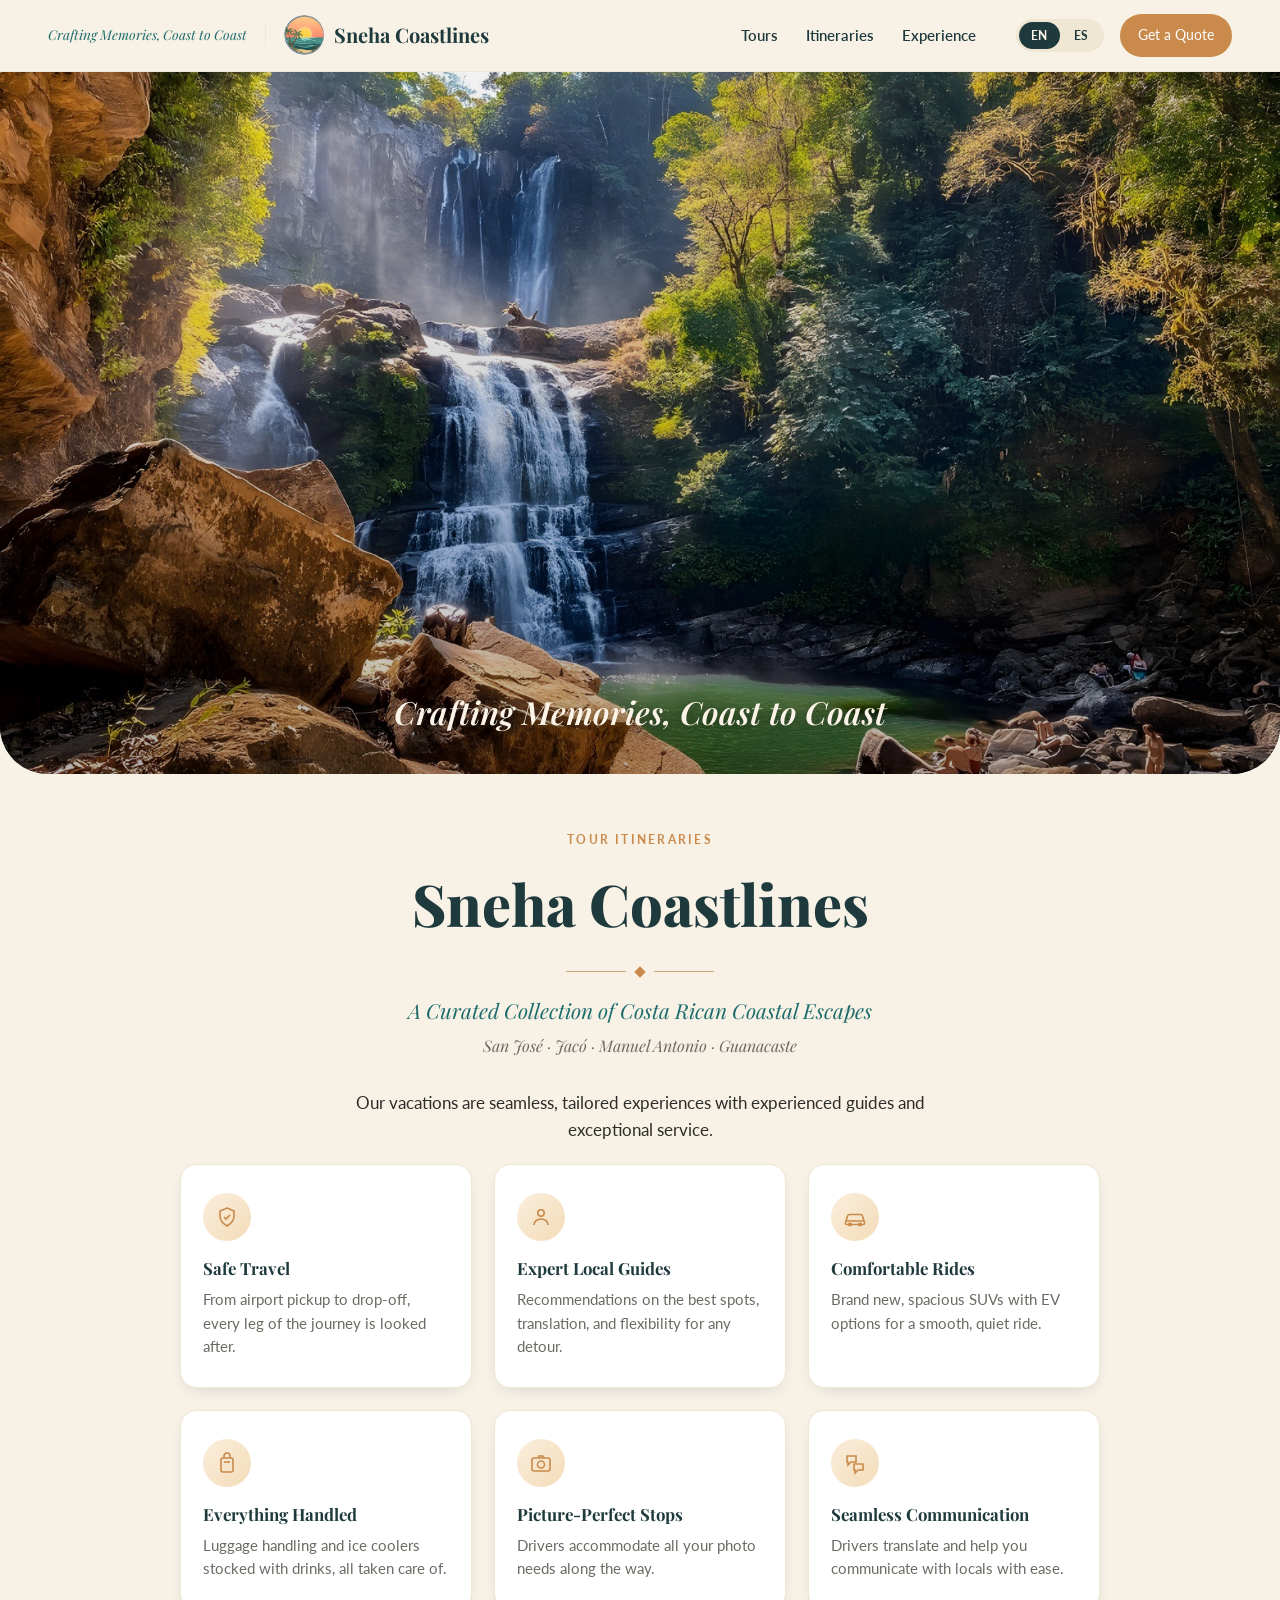
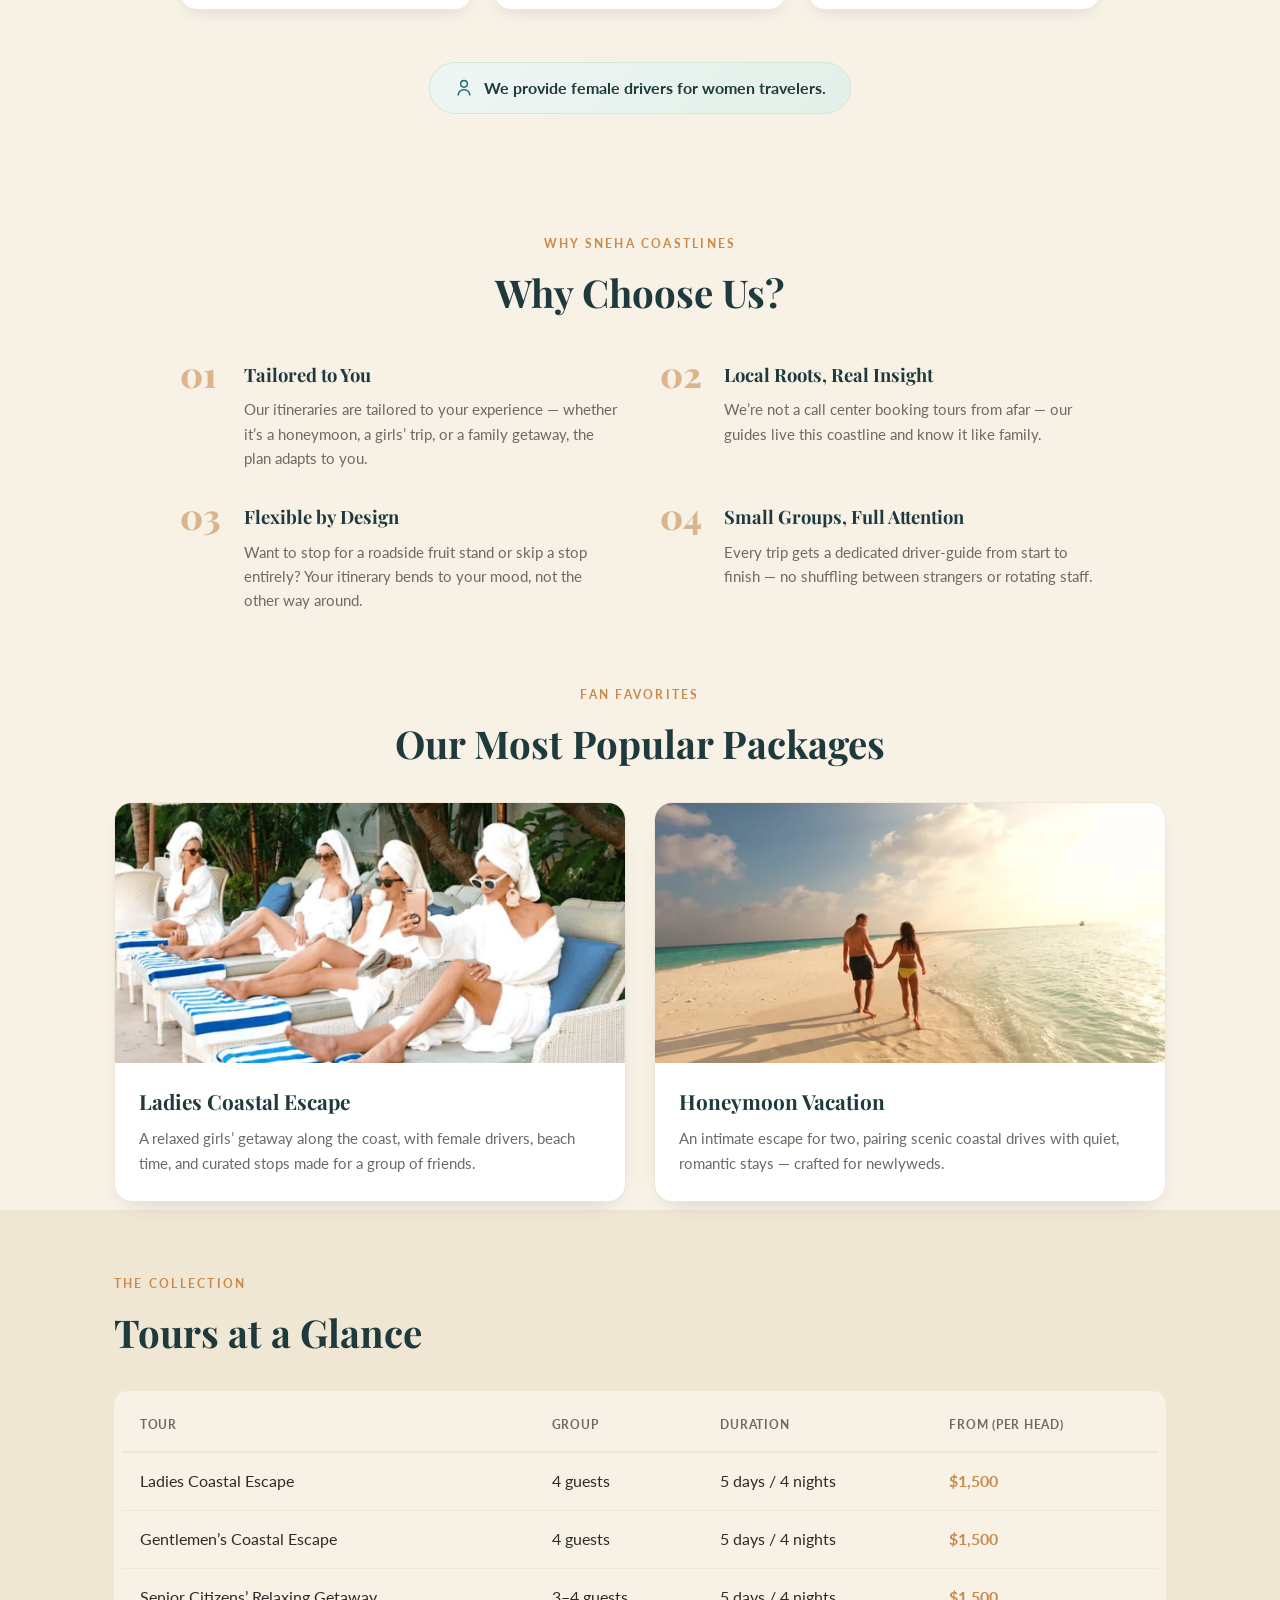
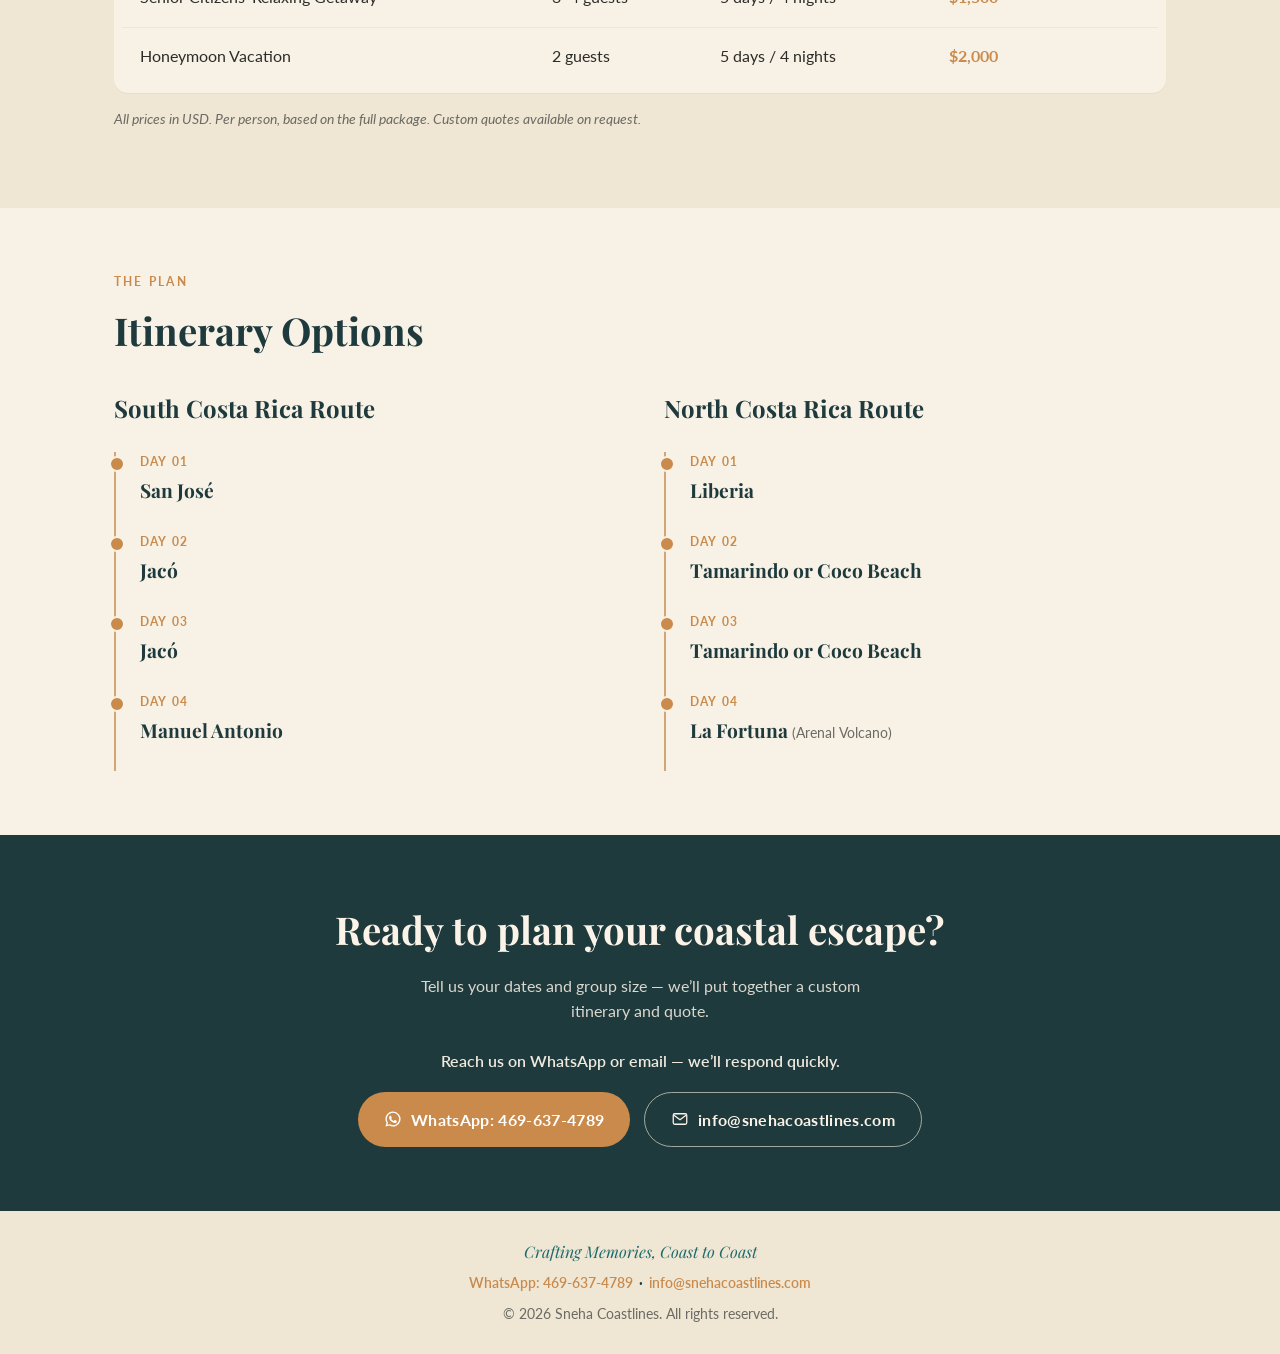
==== index.html @ d04a8d47 "Add Why Choose Us section, language toggle, logo, and hero tagline" ====
<!DOCTYPE html>
<html lang="en">
<head>
  <meta charset="UTF-8" />
  <meta name="viewport" content="width=device-width, initial-scale=1.0" />
  <title>Sneha Coastlines | Costa Rican Coastal Tour Itineraries</title>
  <meta name="description" content="Curated Costa Rican coastal escapes — San José, Jacó, Manuel Antonio, Guanacaste. Seamless, tailored tours with expert local guides." />
  <link rel="preconnect" href="https://fonts.googleapis.com">
  <link rel="preconnect" href="https://fonts.gstatic.com" crossorigin>
  <link href="https://fonts.googleapis.com/css2?family=Playfair+Display:wght@600;700;800&family=Lato:wght@300;400;600;700&display=swap" rel="stylesheet">
  <link rel="stylesheet" href="styles.css" />
</head>
<body>

  <header class="site-header">
    <div class="container header-inner">
      <div class="header-left">
        <p class="header-tagline" data-i18n="header.tagline">Crafting Memories, Coast to Coast</p>
        <a href="#" class="logo">
          <img class="logo-badge" src="assets/images/logo-icon.png" width="40" height="40" alt="Sneha Coastlines logo" />
          <span class="logo-text">Sneha Coastlines</span>
        </a>
      </div>
      <nav class="main-nav" id="main-nav">
        <a href="#tours">Tours</a>
        <a href="#itineraries" data-i18n="nav.itineraries">Itineraries</a>
        <a href="#experience" data-i18n="nav.experience">Experience</a>
      </nav>
      <div class="lang-toggle" role="group" aria-label="Language selector">
        <button type="button" class="lang-btn active" data-lang="en">EN</button>
        <button type="button" class="lang-btn" data-lang="es">ES</button>
      </div>
      <a href="#contact" class="nav-cta" data-i18n="nav.cta">Get a Quote</a>
      <button class="nav-toggle" id="nav-toggle" aria-label="Toggle navigation" aria-expanded="false">
        <span></span><span></span><span></span>
      </button>
    </div>
  </header>

  <main>
    <!-- HERO -->
    <section class="hero">
      <div class="hero-image" role="img" aria-label="Nauyaca Waterfalls cascading through the Costa Rican rainforest" style="background-image: url('assets/images/hero-waterfall.jpg');"></div>
      <div class="hero-overlay"></div>
      <p class="hero-tagline" data-i18n="header.tagline">Crafting Memories, Coast to Coast</p>
    </section>

    <section class="intro container">
      <p class="eyebrow" data-i18n="hero.eyebrow">Tour Itineraries</p>
      <h1>Sneha Coastlines</h1>
      <div class="divider" aria-hidden="true"><span></span><i></i><span></span></div>
      <p class="subtitle" data-i18n="hero.subtitle">A Curated Collection of Costa Rican Coastal Escapes</p>
      <p class="locations">San José &middot; Jacó &middot; Manuel Antonio &middot; Guanacaste</p>

      <p class="lede" data-i18n="hero.lede">Our vacations are seamless, tailored experiences with experienced guides and exceptional service.</p>

      <div class="feature-grid" id="experience">
        <div class="feature-card">
          <span class="feature-icon" aria-hidden="true">
            <svg viewBox="0 0 24 24" fill="none" stroke="currentColor" stroke-width="1.6"><path d="M12 3l7 3v5c0 5-3.5 8-7 10-3.5-2-7-5-7-10V6l7-3z"/><path d="M9 12l2 2 4-4"/></svg>
          </span>
          <h3 data-i18n="feature.safe.title">Safe Travel</h3>
          <p data-i18n="feature.safe.desc">From airport pickup to drop-off, every leg of the journey is looked after.</p>
        </div>

        <div class="feature-card">
          <span class="feature-icon" aria-hidden="true">
            <svg viewBox="0 0 24 24" fill="none" stroke="currentColor" stroke-width="1.6"><circle cx="12" cy="8" r="3.2"/><path d="M5 20c0-3.5 3-6 7-6s7 2.5 7 6"/></svg>
          </span>
          <h3 data-i18n="feature.guides.title">Expert Local Guides</h3>
          <p data-i18n="feature.guides.desc">Recommendations on the best spots, translation, and flexibility for any detour.</p>
        </div>

        <div class="feature-card">
          <span class="feature-icon" aria-hidden="true">
            <svg viewBox="0 0 24 24" fill="none" stroke="currentColor" stroke-width="1.6"><path d="M3 16l1.5-5A2 2 0 0 1 6.4 9.5h11.2a2 2 0 0 1 1.9 1.5L21 16"/><rect x="2.5" y="16" width="19" height="3.5" rx="1"/><circle cx="7" cy="19.5" r="1.3"/><circle cx="17" cy="19.5" r="1.3"/></svg>
          </span>
          <h3 data-i18n="feature.rides.title">Comfortable Rides</h3>
          <p data-i18n="feature.rides.desc">Brand new, spacious SUVs with EV options for a smooth, quiet ride.</p>
        </div>

        <div class="feature-card">
          <span class="feature-icon" aria-hidden="true">
            <svg viewBox="0 0 24 24" fill="none" stroke="currentColor" stroke-width="1.6"><rect x="6" y="7" width="12" height="14" rx="2"/><path d="M9 7V5a3 3 0 0 1 6 0v2"/><path d="M9 11h6"/></svg>
          </span>
          <h3 data-i18n="feature.handled.title">Everything Handled</h3>
          <p data-i18n="feature.handled.desc">Luggage handling and ice coolers stocked with drinks, all taken care of.</p>
        </div>

        <div class="feature-card">
          <span class="feature-icon" aria-hidden="true">
            <svg viewBox="0 0 24 24" fill="none" stroke="currentColor" stroke-width="1.6"><rect x="3" y="7" width="18" height="13" rx="2"/><circle cx="12" cy="13.5" r="3.5"/><path d="M9 7l1-2h4l1 2"/></svg>
          </span>
          <h3 data-i18n="feature.photos.title">Picture-Perfect Stops</h3>
          <p data-i18n="feature.photos.desc">Drivers accommodate all your photo needs along the way.</p>
        </div>

        <div class="feature-card">
          <span class="feature-icon" aria-hidden="true">
            <svg viewBox="0 0 24 24" fill="none" stroke="currentColor" stroke-width="1.6"><path d="M4 5h9v6H8l-3 3v-3H4z"/><path d="M11 13h9v6h-5l-3 3v-3h-1z"/></svg>
          </span>
          <h3 data-i18n="feature.comm.title">Seamless Communication</h3>
          <p data-i18n="feature.comm.desc">Drivers translate and help you communicate with locals with ease.</p>
        </div>
      </div>

      <p class="callout">
        <span class="callout-icon" aria-hidden="true">
          <svg viewBox="0 0 24 24" fill="none" stroke="currentColor" stroke-width="1.7"><circle cx="12" cy="7" r="4"/><path d="M5 21c0-4 3-7 7-7s7 3 7 7"/></svg>
        </span>
        <span data-i18n="callout.text">We provide female drivers for women travelers.</span>
      </p>
    </section>

    <!-- WHY CHOOSE US -->
    <section class="why" id="why">
      <div class="container">
        <p class="eyebrow" data-i18n="why.eyebrow">Why Sneha Coastlines</p>
        <h2 data-i18n="why.heading">Why Choose Us?</h2>

        <div class="why-grid">
          <div class="why-item">
            <span class="why-number">01</span>
            <h3 data-i18n="why.tailored.title">Tailored to You</h3>
            <p data-i18n="why.tailored.desc">Our itineraries are tailored to your experience &mdash; whether it&rsquo;s a honeymoon, a girls&rsquo; trip, or a family getaway, the plan adapts to you.</p>
          </div>

          <div class="why-item">
            <span class="why-number">02</span>
            <h3 data-i18n="why.local.title">Local Roots, Real Insight</h3>
            <p data-i18n="why.local.desc">We&rsquo;re not a call center booking tours from afar &mdash; our guides live this coastline and know it like family.</p>
          </div>

          <div class="why-item">
            <span class="why-number">03</span>
            <h3 data-i18n="why.flexible.title">Flexible by Design</h3>
            <p data-i18n="why.flexible.desc">Want to stop for a roadside fruit stand or skip a stop entirely? Your itinerary bends to your mood, not the other way around.</p>
          </div>

          <div class="why-item">
            <span class="why-number">04</span>
            <h3 data-i18n="why.attention.title">Small Groups, Full Attention</h3>
            <p data-i18n="why.attention.desc">Every trip gets a dedicated driver-guide from start to finish &mdash; no shuffling between strangers or rotating staff.</p>
          </div>
        </div>
      </div>
    </section>

    <!-- POPULAR PACKAGES -->
    <section class="popular" id="popular">
      <div class="container">
        <p class="eyebrow" data-i18n="popular.eyebrow">Fan Favorites</p>
        <h2 data-i18n="popular.heading">Our Most Popular Packages</h2>

        <div class="popular-grid">
          <article class="popular-card">
            <div class="popular-image" style="background-image: url('assets/images/ladies-coastal-escape.jpg');" role="img" aria-label="A group of friends in white robes relaxing poolside under fringed umbrellas"></div>
            <div class="popular-body">
              <h3 data-i18n="popular.ladies.title">Ladies Coastal Escape</h3>
              <p data-i18n="popular.ladies.desc">A relaxed girls&rsquo; getaway along the coast, with female drivers, beach time, and curated stops made for a group of friends.</p>
            </div>
          </article>

          <article class="popular-card">
            <div class="popular-image" style="background-image: url('assets/images/honeymoon-vacation.jpg');" role="img" aria-label="A couple holding hands and walking along a sandy beach at sunset"></div>
            <div class="popular-body">
              <h3 data-i18n="popular.honeymoon.title">Honeymoon Vacation</h3>
              <p data-i18n="popular.honeymoon.desc">An intimate escape for two, pairing scenic coastal drives with quiet, romantic stays — crafted for newlyweds.</p>
            </div>
          </article>
        </div>
      </div>
    </section>

    <!-- TOURS AT A GLANCE -->
    <section class="tours" id="tours">
      <div class="container">
        <p class="eyebrow" data-i18n="tours.eyebrow">The Collection</p>
        <h2 data-i18n="tours.heading">Tours at a Glance</h2>

        <div class="table-wrap">
          <table class="tours-table">
            <thead>
              <tr>
                <th>Tour</th>
                <th data-i18n="tours.th.group">Group</th>
                <th data-i18n="tours.th.duration">Duration</th>
                <th data-i18n="tours.th.price">From (Per head)</th>
              </tr>
            </thead>
            <tbody>
              <tr>
                <td data-i18n="popular.ladies.title">Ladies Coastal Escape</td>
                <td data-i18n="guests.4">4 guests</td>
                <td data-i18n="duration.5d4n">5 days / 4 nights</td>
                <td class="price">$1,500</td>
              </tr>
              <tr>
                <td data-i18n="tours.gentlemen.name">Gentlemen&rsquo;s Coastal Escape</td>
                <td data-i18n="guests.4">4 guests</td>
                <td data-i18n="duration.5d4n">5 days / 4 nights</td>
                <td class="price">$1,500</td>
              </tr>
              <tr>
                <td data-i18n="tours.seniors.name">Senior Citizens&rsquo; Relaxing Getaway</td>
                <td data-i18n="guests.34">3&ndash;4 guests</td>
                <td data-i18n="duration.5d4n">5 days / 4 nights</td>
                <td class="price">$1,500</td>
              </tr>
              <tr>
                <td data-i18n="popular.honeymoon.title">Honeymoon Vacation</td>
                <td data-i18n="guests.2">2 guests</td>
                <td data-i18n="duration.5d4n">5 days / 4 nights</td>
                <td class="price">$2,000</td>
              </tr>
            </tbody>
          </table>
        </div>
        <p class="fine-print" data-i18n="tours.finePrint">All prices in USD. Per person, based on the full package. Custom quotes available on request.</p>
      </div>
    </section>

    <!-- ITINERARY OPTIONS -->
    <section class="itineraries" id="itineraries">
      <div class="container">
        <p class="eyebrow" data-i18n="itin.eyebrow">The Plan</p>
        <h2 data-i18n="itin.heading">Itinerary Options</h2>

        <div class="routes">
          <div class="route">
            <h3 data-i18n="itin.south">South Costa Rica Route</h3>
            <ol class="timeline">
              <li><span class="day" data-i18n="day.01">Day 01</span><span class="place">San José</span></li>
              <li><span class="day" data-i18n="day.02">Day 02</span><span class="place">Jacó</span></li>
              <li><span class="day" data-i18n="day.03">Day 03</span><span class="place">Jacó</span></li>
              <li><span class="day" data-i18n="day.04">Day 04</span><span class="place">Manuel Antonio</span></li>
            </ol>
          </div>

          <div class="route">
            <h3 data-i18n="itin.north">North Costa Rica Route</h3>
            <ol class="timeline">
              <li><span class="day" data-i18n="day.01">Day 01</span><span class="place">Liberia</span></li>
              <li><span class="day" data-i18n="day.02">Day 02</span><span class="place" data-i18n="place.tamarindoCoco">Tamarindo or Coco Beach</span></li>
              <li><span class="day" data-i18n="day.03">Day 03</span><span class="place" data-i18n="place.tamarindoCoco">Tamarindo or Coco Beach</span></li>
              <li><span class="day" data-i18n="day.04">Day 04</span><span class="place">La Fortuna <small data-i18n="place.arenal">(Arenal Volcano)</small></span></li>
            </ol>
          </div>
        </div>
      </div>
    </section>

    <!-- CONTACT / CTA -->
    <section class="contact" id="contact">
      <div class="container contact-inner">
        <h2 data-i18n="contact.heading">Ready to plan your coastal escape?</h2>
        <p data-i18n="contact.body">Tell us your dates and group size — we&rsquo;ll put together a custom itinerary and quote.</p>
        <p class="contact-line" data-i18n="contact.line">Reach us on WhatsApp or email — we&rsquo;ll respond quickly.</p>
        <div class="contact-links">
          <a class="cta-button" href="https://wa.me/14696374789" target="_blank" rel="noopener">
            <svg viewBox="0 0 24 24" width="18" height="18" fill="currentColor" aria-hidden="true"><path d="M12 2a10 10 0 0 0-8.6 15.1L2 22l5.1-1.3A10 10 0 1 0 12 2zm0 18.2a8.2 8.2 0 0 1-4.2-1.1l-.3-.2-3 .8.8-2.9-.2-.3A8.2 8.2 0 1 1 12 20.2zm4.5-6.1c-.2-.1-1.5-.7-1.7-.8-.2-.1-.4-.1-.6.1-.2.2-.6.8-.8 1-.1.2-.3.2-.5.1-1.3-.6-2.2-1.1-3.1-2.6-.2-.3 0-.5.1-.7l.4-.5c.1-.2.1-.4 0-.6-.1-.2-.6-1.4-.8-1.9-.2-.5-.4-.4-.6-.4h-.5c-.2 0-.5.1-.7.3-.2.2-.9.9-.9 2.2 0 1.3.9 2.5 1 2.7.1.2 1.8 2.8 4.4 3.8 2.1.8 2.5.6 3 .6.5-.1 1.5-.6 1.7-1.2.2-.6.2-1.1.1-1.2-.1-.1-.3-.2-.5-.3z"/></svg>
            WhatsApp: 469-637-4789
          </a>
          <a class="cta-button cta-button-alt" href="mailto:info@snehacoastlines.com">
            <svg viewBox="0 0 24 24" width="18" height="18" fill="none" stroke="currentColor" stroke-width="1.7" aria-hidden="true"><rect x="3" y="5" width="18" height="14" rx="2"/><path d="M4 7l8 6 8-6"/></svg>
            info@snehacoastlines.com
          </a>
        </div>
      </div>
    </section>
  </main>

  <footer class="site-footer">
    <div class="container footer-inner">
      <p class="footer-tagline" data-i18n="footer.tagline">Crafting Memories, Coast to Coast</p>
      <p class="footer-contact">
        <a href="https://wa.me/14696374789" target="_blank" rel="noopener">WhatsApp: 469-637-4789</a>
        &nbsp;&middot;&nbsp;
        <a href="mailto:info@snehacoastlines.com">info@snehacoastlines.com</a>
      </p>
      <p class="footer-copy">&copy; <span id="year"></span> Sneha Coastlines. <span data-i18n="footer.rights">All rights reserved.</span></p>
    </div>
  </footer>

  <script src="script.js"></script>
</body>
</html>
---- styles.css ----
:root {
  --cream: #f7f1e6;
  --cream-dark: #efe6d4;
  --teal: #1f3a3d;
  --teal-light: #1d6b6b;
  --gold: #d4a574;
  --gold-dark: #c98a4b;
  --text: #2c2c28;
  --muted: #6b6a63;
  --font-display: "Playfair Display", Georgia, serif;
  --font-body: "Lato", -apple-system, BlinkMacSystemFont, sans-serif;
  --max-width: 1100px;
}

* { box-sizing: border-box; }

html { scroll-behavior: smooth; }

body {
  margin: 0;
  font-family: var(--font-body);
  color: var(--text);
  background: var(--cream);
  line-height: 1.6;
}

.container {
  max-width: var(--max-width);
  margin: 0 auto;
  padding: 0 24px;
}

h1, h2, h3 {
  font-family: var(--font-display);
  color: var(--teal);
  margin: 0;
}

a { color: inherit; text-decoration: none; }

.eyebrow {
  text-transform: uppercase;
  letter-spacing: 0.18em;
  font-size: 0.78rem;
  color: var(--gold-dark);
  font-weight: 700;
  margin: 0 0 8px;
}

/* HEADER */
.site-header {
  position: sticky;
  top: 0;
  z-index: 50;
  background: rgba(247, 241, 230, 0.95);
  backdrop-filter: blur(6px);
  border-bottom: 1px solid var(--cream-dark);
}

.header-inner {
  display: flex;
  align-items: center;
  justify-content: space-between;
  max-width: none;
  padding: 14px 48px;
}

.header-left {
  display: flex;
  align-items: center;
  gap: 18px;
}

.header-tagline {
  font-family: var(--font-display);
  font-style: italic;
  font-size: 0.85rem;
  color: var(--teal-light);
  margin: 0;
  padding-right: 18px;
  border-right: 1px solid var(--cream-dark);
  white-space: nowrap;
}

.logo {
  display: flex;
  align-items: center;
  gap: 10px;
}

.logo-badge {
  display: block;
  border-radius: 50%;
  object-fit: cover;
}

.logo-text {
  font-family: var(--font-display);
  font-weight: 700;
  font-size: 1.25rem;
  color: var(--teal);
}

.main-nav {
  display: flex;
  align-items: center;
  gap: 28px;
  margin-left: auto;
  margin-right: 40px;
}

.main-nav a {
  font-weight: 600;
  font-size: 0.95rem;
  color: var(--teal);
}

.nav-cta {
  background: var(--gold-dark);
  color: #fff !important;
  padding: 10px 18px;
  border-radius: 999px;
  font-size: 0.88rem;
}

.lang-toggle {
  display: flex;
  align-items: center;
  background: var(--cream-dark);
  border-radius: 999px;
  padding: 3px;
  gap: 2px;
  margin-right: 16px;
}

.lang-btn {
  border: none;
  background: transparent;
  color: var(--teal);
  font-family: var(--font-body);
  font-weight: 700;
  font-size: 0.78rem;
  letter-spacing: 0.04em;
  padding: 6px 12px;
  border-radius: 999px;
  cursor: pointer;
  transition: background 0.15s ease, color 0.15s ease;
}

.lang-btn.active {
  background: var(--teal);
  color: #fbf3e7;
}

.nav-toggle {
  display: none;
  flex-direction: column;
  justify-content: center;
  gap: 5px;
  background: none;
  border: none;
  cursor: pointer;
  padding: 8px;
}

.nav-toggle span {
  display: block;
  width: 24px;
  height: 2px;
  background: var(--teal);
}

/* HERO */
.hero {
  position: relative;
  height: 78vh;
  min-height: 480px;
  max-height: 760px;
  overflow: hidden;
  border-radius: 0 0 48px 48px;
  background:
    linear-gradient(135deg, #2f6b4f 0%, #1f3a3d 60%),
    repeating-linear-gradient(45deg, rgba(255,255,255,0.04) 0 2px, transparent 2px 14px);
}

.hero-image {
  position: absolute;
  inset: 0;
  background-size: cover;
  background-position: center;
  background-repeat: no-repeat;
  transform-origin: center center;
  animation: hero-zoom 10s ease-in-out infinite alternate;
}

@keyframes hero-zoom {
  from { transform: scale(1); }
  to { transform: scale(1.15); }
}

@media (prefers-reduced-motion: reduce) {
  .hero-image {
    animation: none;
  }
}

.hero-overlay {
  position: absolute;
  inset: 0;
  background: linear-gradient(to bottom, rgba(0,0,0,0.05), rgba(0,0,0,0.25));
}

.hero-tagline {
  position: absolute;
  left: 50%;
  bottom: 36px;
  transform: translateX(-50%);
  margin: 0;
  font-family: var(--font-display);
  font-style: italic;
  font-weight: 600;
  font-size: clamp(1.3rem, 2.8vw, 2rem);
  color: #fbf3e7;
  text-shadow: 0 2px 12px rgba(0, 0, 0, 0.45);
  text-align: center;
  white-space: nowrap;
}

/* INTRO */
.intro {
  text-align: center;
  padding: 56px 24px 40px;
}

.intro h1 {
  font-size: clamp(2.4rem, 5vw, 3.6rem);
  font-weight: 800;
}

.divider {
  display: flex;
  align-items: center;
  justify-content: center;
  gap: 10px;
  margin: 18px auto;
}

.divider span {
  width: 60px;
  height: 1px;
  background: var(--gold);
}

.divider i {
  width: 8px;
  height: 8px;
  background: var(--gold-dark);
  transform: rotate(45deg);
  display: inline-block;
}

.subtitle {
  font-family: var(--font-display);
  font-style: italic;
  font-size: 1.3rem;
  color: var(--teal-light);
  margin: 0;
}

.locations {
  font-family: var(--font-display);
  font-style: italic;
  color: var(--muted);
  margin: 6px 0 32px;
}

.lede {
  max-width: 640px;
  margin: 0 auto 20px;
  font-size: 1.05rem;
}

.feature-grid {
  display: grid;
  grid-template-columns: repeat(3, 1fr);
  gap: 22px;
  max-width: 920px;
  margin: 0 auto 36px;
  text-align: left;
}

.feature-card {
  background: #fff;
  border: 1px solid var(--cream-dark);
  border-radius: 16px;
  padding: 28px 22px;
  box-shadow: 0 6px 18px -10px rgba(31, 58, 61, 0.25);
  transition: transform 0.2s ease, box-shadow 0.2s ease;
}

.feature-card:hover {
  transform: translateY(-4px);
  box-shadow: 0 14px 26px -12px rgba(31, 58, 61, 0.3);
}

.feature-icon {
  display: inline-flex;
  align-items: center;
  justify-content: center;
  width: 48px;
  height: 48px;
  border-radius: 50%;
  background: linear-gradient(135deg, #fbeedd, #f3dcb8);
  color: var(--gold-dark);
  margin-bottom: 14px;
}

.feature-icon svg {
  width: 24px;
  height: 24px;
}

.feature-card h3 {
  font-size: 1.05rem;
  margin-bottom: 6px;
}

.feature-card p {
  margin: 0;
  font-size: 0.92rem;
  color: var(--muted);
}

.callout {
  display: inline-flex;
  align-items: center;
  gap: 10px;
  font-weight: 700;
  color: var(--teal);
  font-size: 1.02rem;
  background: linear-gradient(135deg, #eef6f3, #e3efe9);
  border: 1px solid #d6e6df;
  border-radius: 999px;
  padding: 12px 24px;
}

.callout-icon {
  display: inline-flex;
  color: var(--teal-light);
}

.callout-icon svg {
  width: 20px;
  height: 20px;
}

/* WHY CHOOSE US */
.why {
  padding: 64px 0 8px;
  text-align: center;
}

.why h2 {
  font-size: clamp(1.8rem, 3.4vw, 2.4rem);
  margin-bottom: 36px;
}

.why-grid {
  display: grid;
  grid-template-columns: repeat(2, 1fr);
  gap: 32px 40px;
  text-align: left;
  max-width: 920px;
  margin: 0 auto;
}

.why-item {
  position: relative;
  padding-left: 64px;
}

.why-number {
  position: absolute;
  left: 0;
  top: -4px;
  font-family: var(--font-display);
  font-weight: 800;
  font-size: 2.2rem;
  color: var(--gold);
  opacity: 0.8;
  line-height: 1;
}

.why-item h3 {
  font-size: 1.15rem;
  margin-bottom: 8px;
}

.why-item p {
  margin: 0;
  color: var(--muted);
  font-size: 0.95rem;
}

/* POPULAR PACKAGES */
.popular {
  padding: 64px 0 8px;
  text-align: center;
}

.popular h2 {
  font-size: clamp(1.8rem, 3.4vw, 2.4rem);
  margin-bottom: 28px;
}

.popular-grid {
  display: grid;
  grid-template-columns: repeat(2, 1fr);
  gap: 28px;
  text-align: left;
}

.popular-card {
  background: #fff;
  border-radius: 18px;
  overflow: hidden;
  border: 1px solid var(--cream-dark);
  box-shadow: 0 10px 24px -16px rgba(31, 58, 61, 0.3);
}

.popular-image {
  height: 260px;
  background-color: #e9ddc8;
  background-size: cover;
  background-position: center;
  position: relative;
}

.popular-body {
  padding: 22px 24px 26px;
}

.popular-body h3 {
  font-size: 1.3rem;
  margin-bottom: 8px;
}

.popular-body p {
  margin: 0;
  color: var(--muted);
  font-size: 0.95rem;
}

/* TOURS */
.tours {
  background: var(--cream-dark);
  padding: 64px 0;
}

.tours h2, .itineraries h2 {
  font-size: clamp(1.8rem, 3.4vw, 2.4rem);
  margin-bottom: 28px;
}

.table-wrap {
  overflow-x: auto;
  background: var(--cream);
  border-radius: 14px;
  padding: 8px;
  box-shadow: 0 1px 0 rgba(0,0,0,0.04);
}

.tours-table {
  width: 100%;
  border-collapse: collapse;
  min-width: 540px;
}

.tours-table th {
  text-align: left;
  text-transform: uppercase;
  letter-spacing: 0.06em;
  font-size: 0.78rem;
  color: var(--muted);
  padding: 16px 18px;
  border-bottom: 2px solid var(--cream-dark);
}

.tours-table td {
  padding: 16px 18px;
  border-bottom: 1px solid var(--cream-dark);
  font-size: 0.98rem;
}

.tours-table tr:last-child td { border-bottom: none; }

.tours-table .price {
  font-weight: 700;
  color: var(--gold-dark);
}

.fine-print {
  margin-top: 16px;
  font-size: 0.85rem;
  color: var(--muted);
  font-style: italic;
}

/* ITINERARIES */
.itineraries {
  padding: 64px 0;
}

.routes {
  display: grid;
  grid-template-columns: 1fr 1fr;
  gap: 48px;
}

.route h3 {
  font-size: 1.5rem;
  margin-bottom: 24px;
}

.timeline {
  list-style: none;
  margin: 0;
  padding: 0;
  border-left: 2px solid var(--gold);
}

.timeline li {
  position: relative;
  padding: 0 0 26px 24px;
}

.timeline li::before {
  content: "";
  position: absolute;
  left: -7px;
  top: 4px;
  width: 12px;
  height: 12px;
  border-radius: 50%;
  background: var(--gold-dark);
  border: 2px solid var(--cream);
}

.timeline .day {
  display: block;
  text-transform: uppercase;
  letter-spacing: 0.1em;
  font-size: 0.75rem;
  color: var(--gold-dark);
  font-weight: 700;
  margin-bottom: 4px;
}

.timeline .place {
  font-family: var(--font-display);
  font-weight: 700;
  font-size: 1.2rem;
  color: var(--teal);
}

.timeline .place small {
  font-family: var(--font-body);
  font-weight: 400;
  font-size: 0.85rem;
  color: var(--muted);
}

/* CONTACT */
.contact {
  background: var(--teal);
  color: #fbf3e7;
  padding: 64px 0;
  text-align: center;
}

.contact h2 {
  color: #fbf3e7;
  font-size: clamp(1.8rem, 3.4vw, 2.4rem);
  margin-bottom: 12px;
}

.contact p {
  max-width: 480px;
  margin: 0 auto 24px;
  opacity: 0.85;
}

.contact-line {
  font-weight: 600;
  opacity: 0.95 !important;
  margin-bottom: 18px !important;
}

.contact-links {
  display: flex;
  flex-wrap: wrap;
  justify-content: center;
  gap: 14px;
}

.cta-button {
  display: inline-flex;
  align-items: center;
  gap: 9px;
  background: var(--gold-dark);
  color: #fff;
  padding: 14px 26px;
  border-radius: 999px;
  font-weight: 700;
  letter-spacing: 0.02em;
  transition: transform 0.15s ease, box-shadow 0.15s ease;
}

.cta-button:hover {
  transform: translateY(-2px);
  box-shadow: 0 10px 20px -10px rgba(0, 0, 0, 0.4);
}

.cta-button-alt {
  background: transparent;
  border: 1.5px solid rgba(251, 243, 231, 0.6);
  color: #fbf3e7;
}

/* FOOTER */
.site-footer {
  background: var(--cream-dark);
  padding: 28px 0;
  text-align: center;
}

.footer-tagline {
  font-family: var(--font-display);
  font-style: italic;
  color: var(--teal-light);
  margin: 0 0 6px;
}

.footer-contact {
  font-size: 0.9rem;
  color: var(--teal);
  font-weight: 600;
  margin: 0 0 10px;
}

.footer-contact a {
  color: var(--gold-dark);
}

.footer-contact a:hover {
  text-decoration: underline;
}

.footer-copy {
  font-size: 0.85rem;
  color: var(--muted);
  margin: 0;
}

/* RESPONSIVE */
@media (max-width: 880px) {
  .feature-grid {
    grid-template-columns: repeat(2, 1fr);
  }
}

@media (max-width: 760px) {
  .header-inner {
    padding: 14px 24px;
  }

  .hero-tagline {
    white-space: normal;
    width: 90%;
    bottom: 24px;
  }

  .header-tagline {
    display: none;
  }

  .main-nav {
    position: absolute;
    top: 100%;
    left: 0;
    right: 0;
    margin-left: 0;
    margin-right: 0;
    background: var(--cream);
    flex-direction: column;
    align-items: flex-start;
    padding: 16px 24px 24px;
    gap: 16px;
    border-bottom: 1px solid var(--cream-dark);
    display: none;
  }

  .main-nav.open { display: flex; }

  .nav-toggle { display: flex; }

  .routes {
    grid-template-columns: 1fr;
    gap: 36px;
  }

  .feature-grid {
    grid-template-columns: 1fr;
  }

  .popular-grid {
    grid-template-columns: 1fr;
  }

  .why-grid {
    grid-template-columns: 1fr;
  }
}
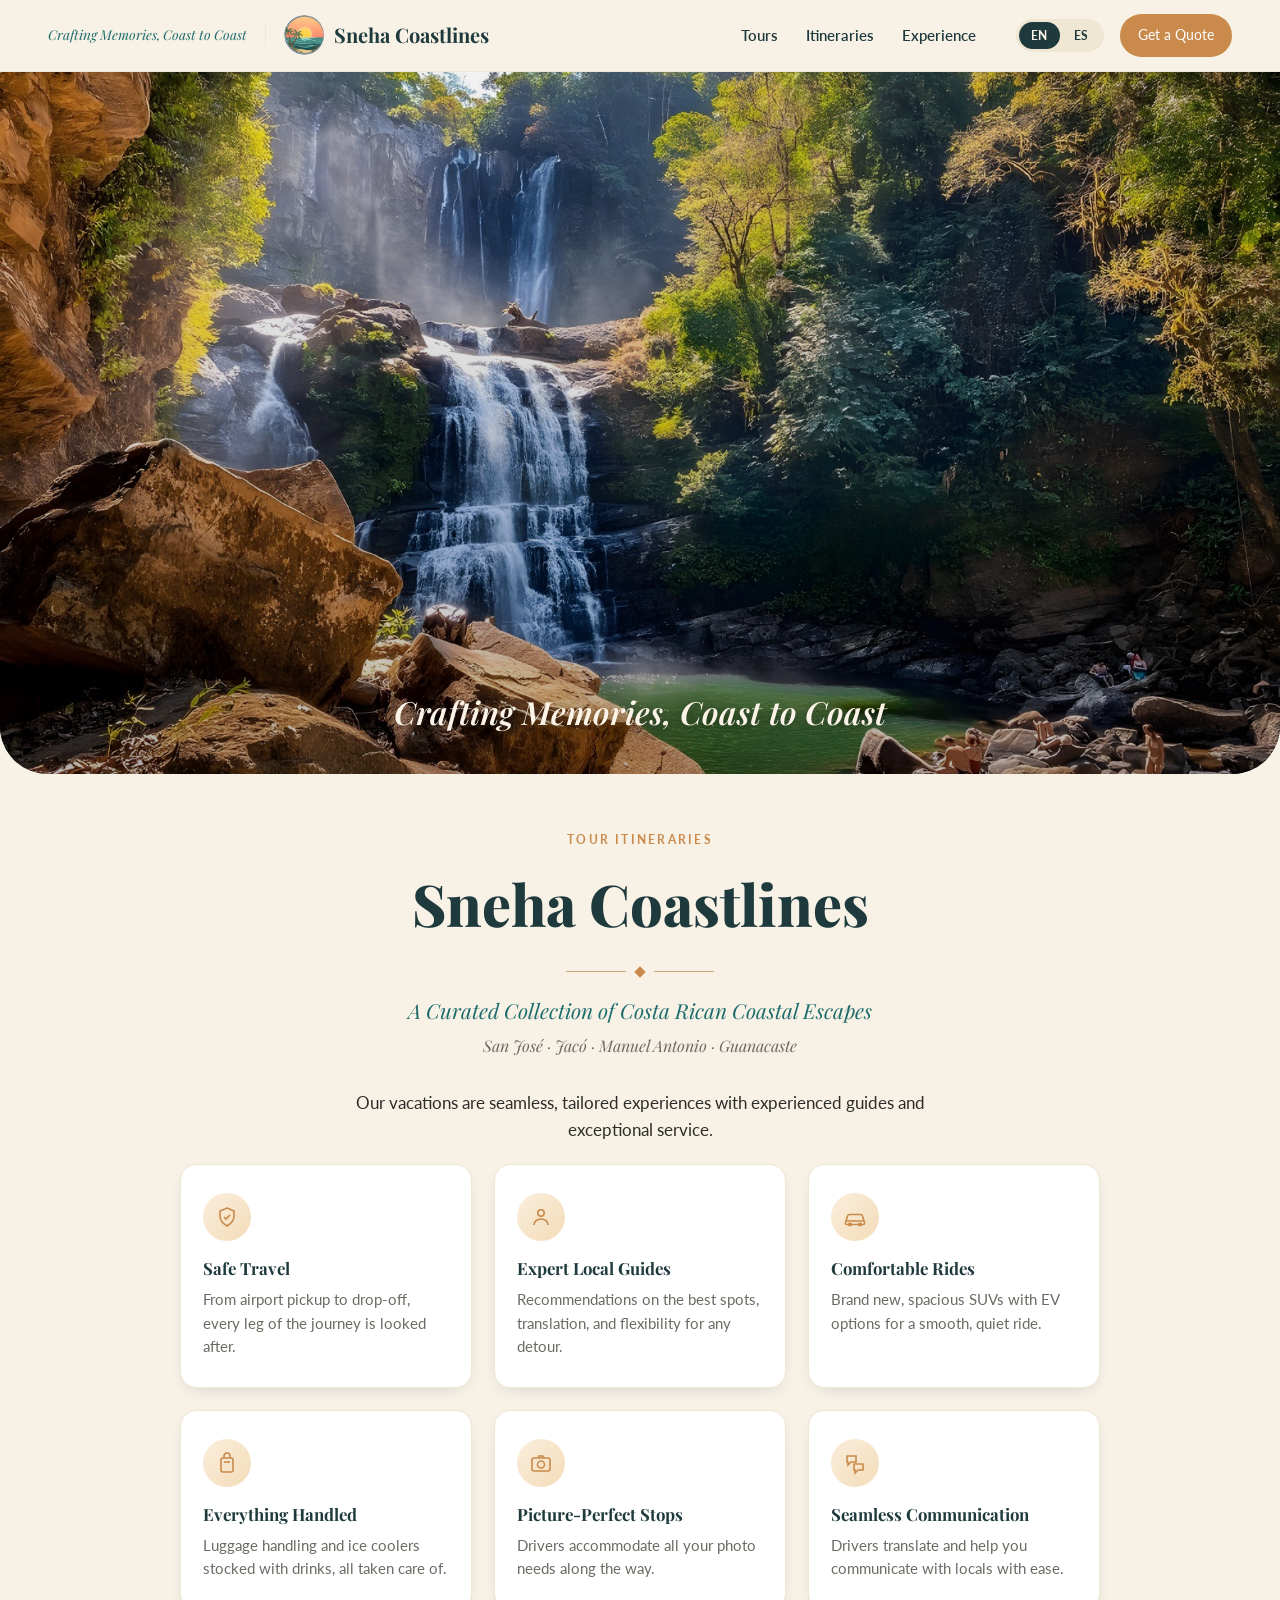
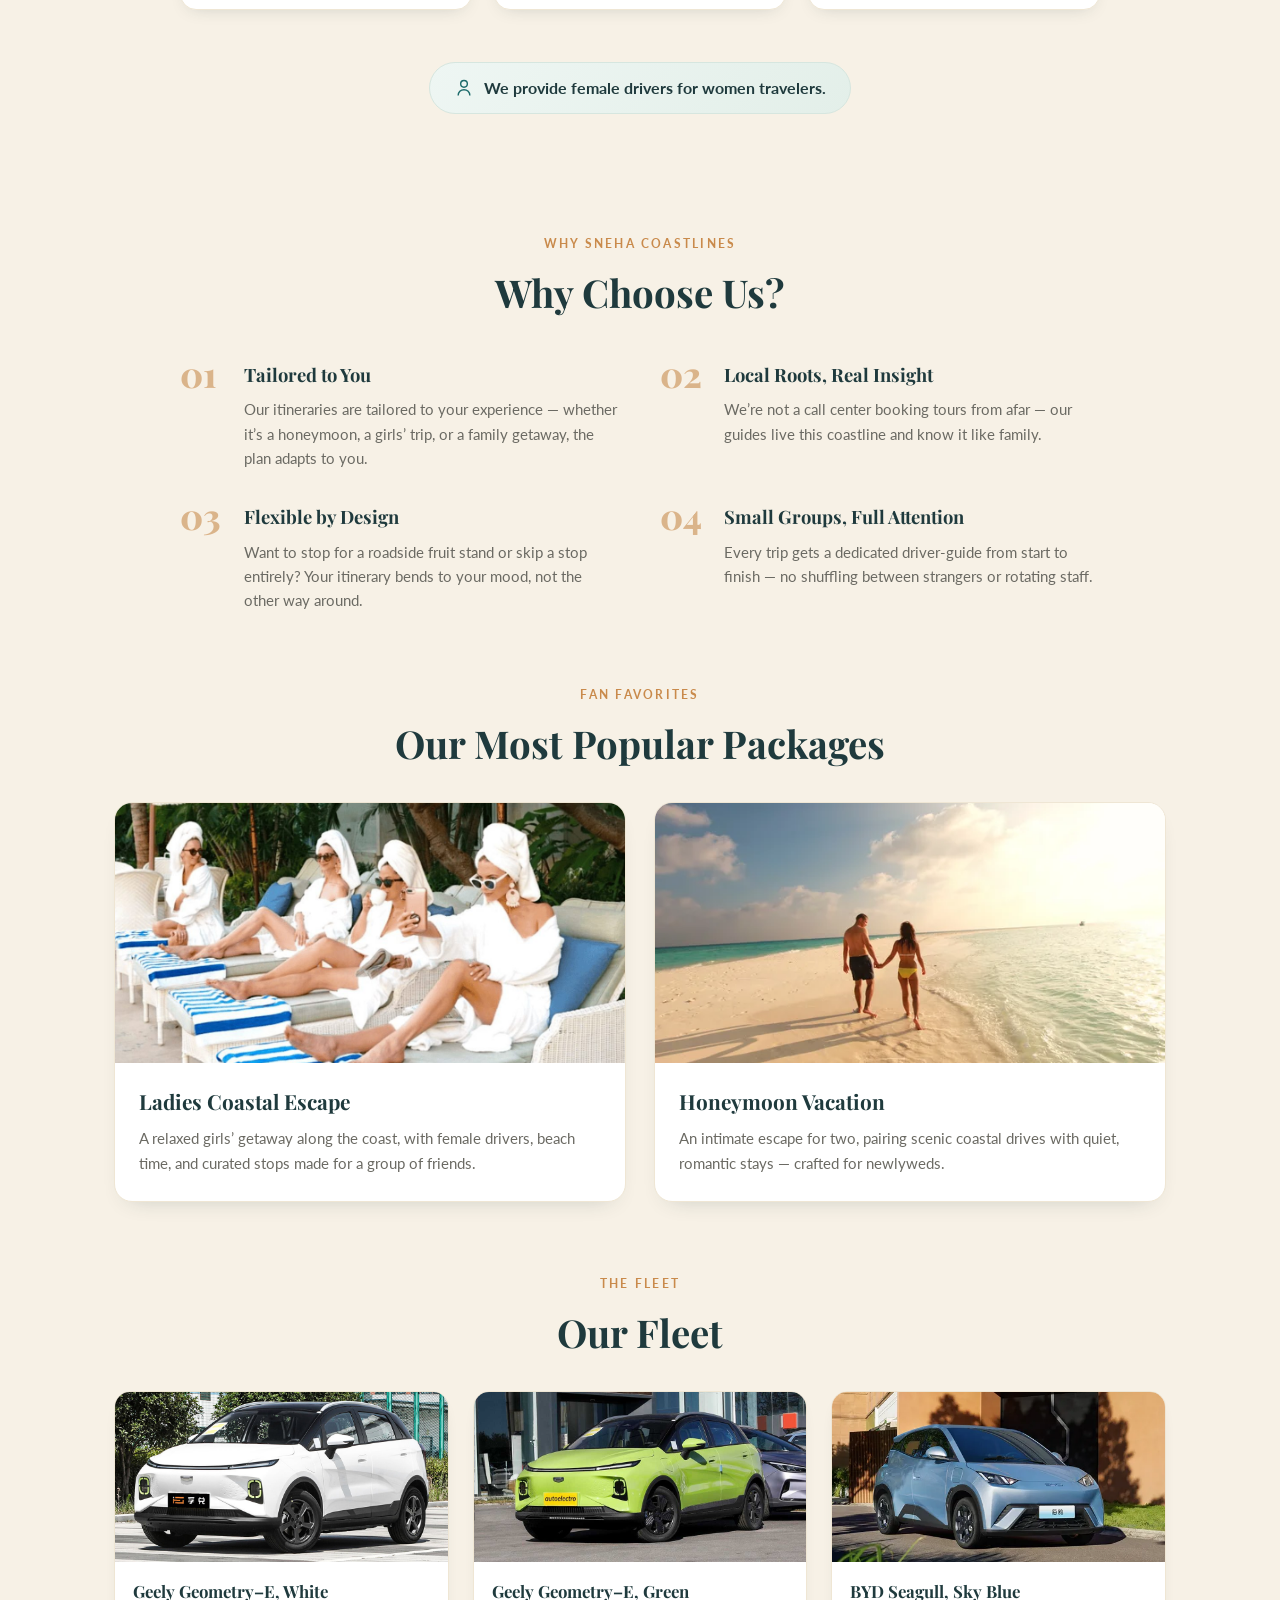
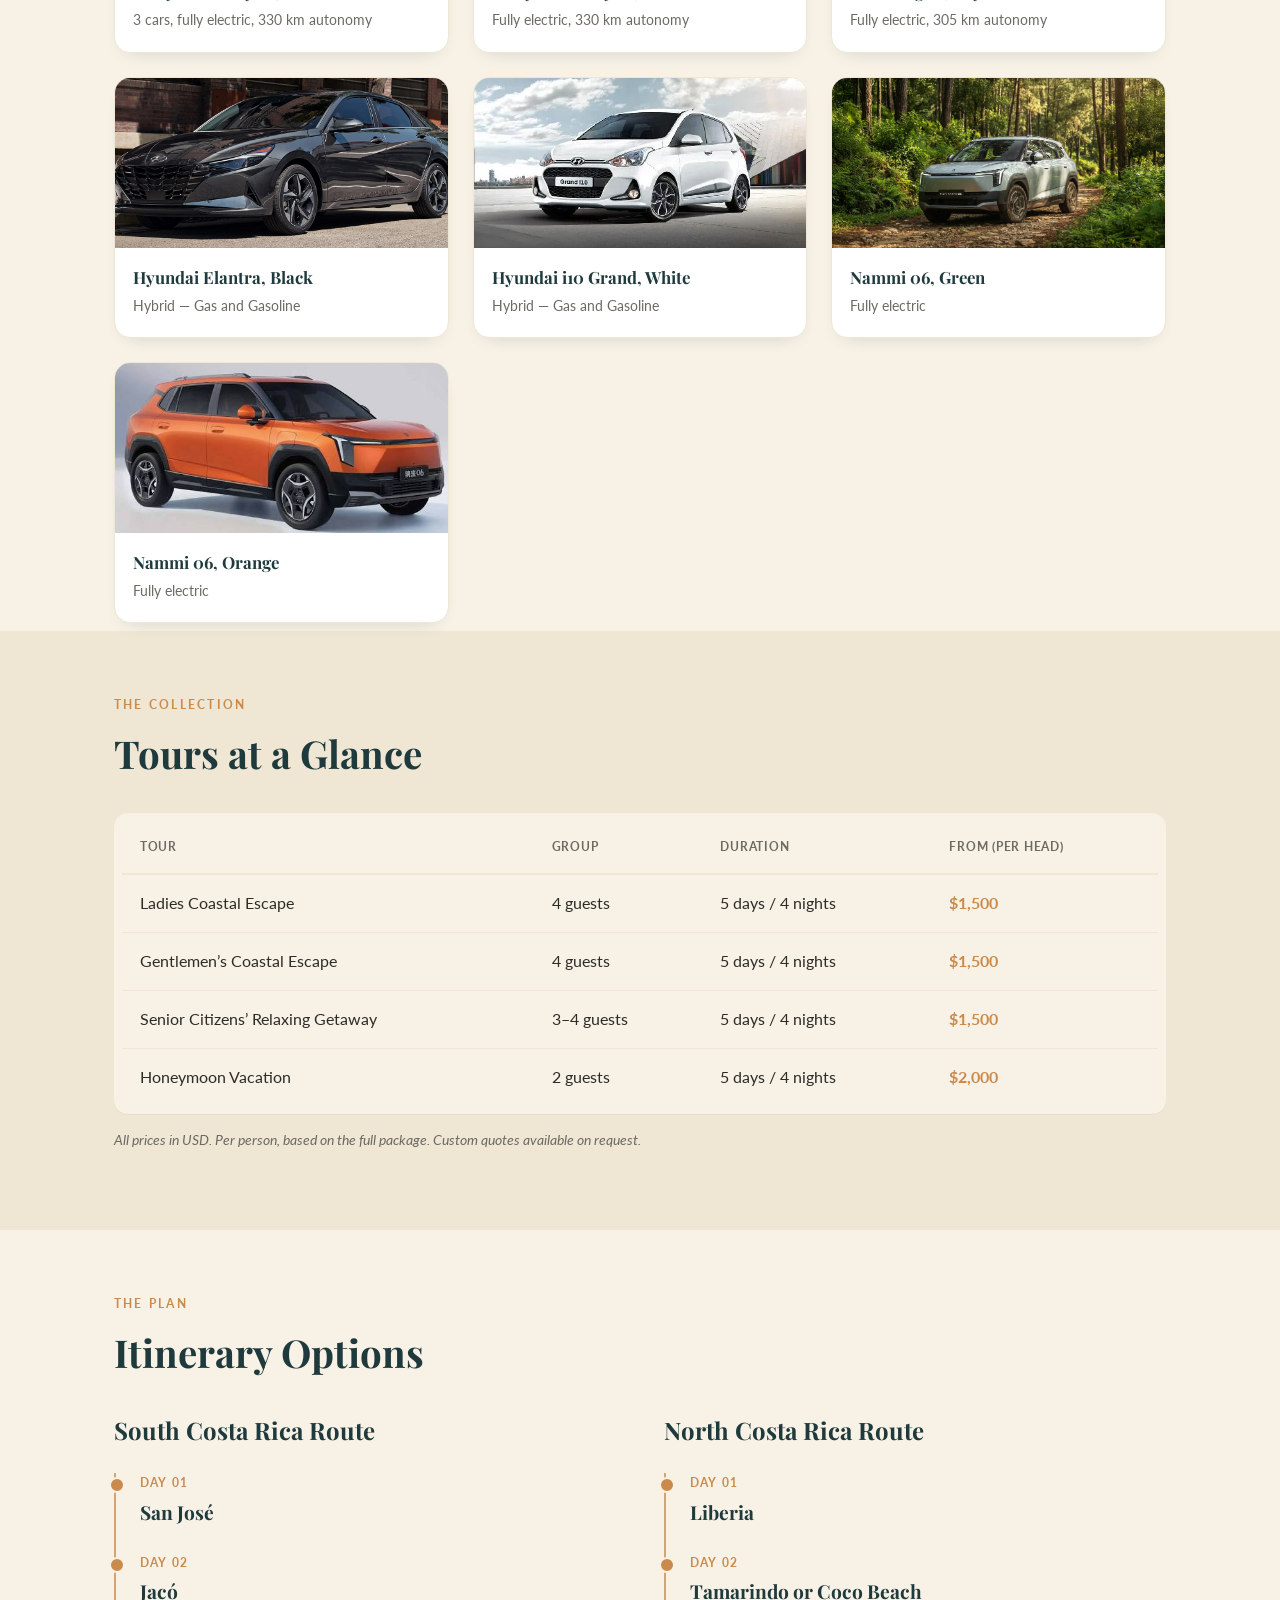
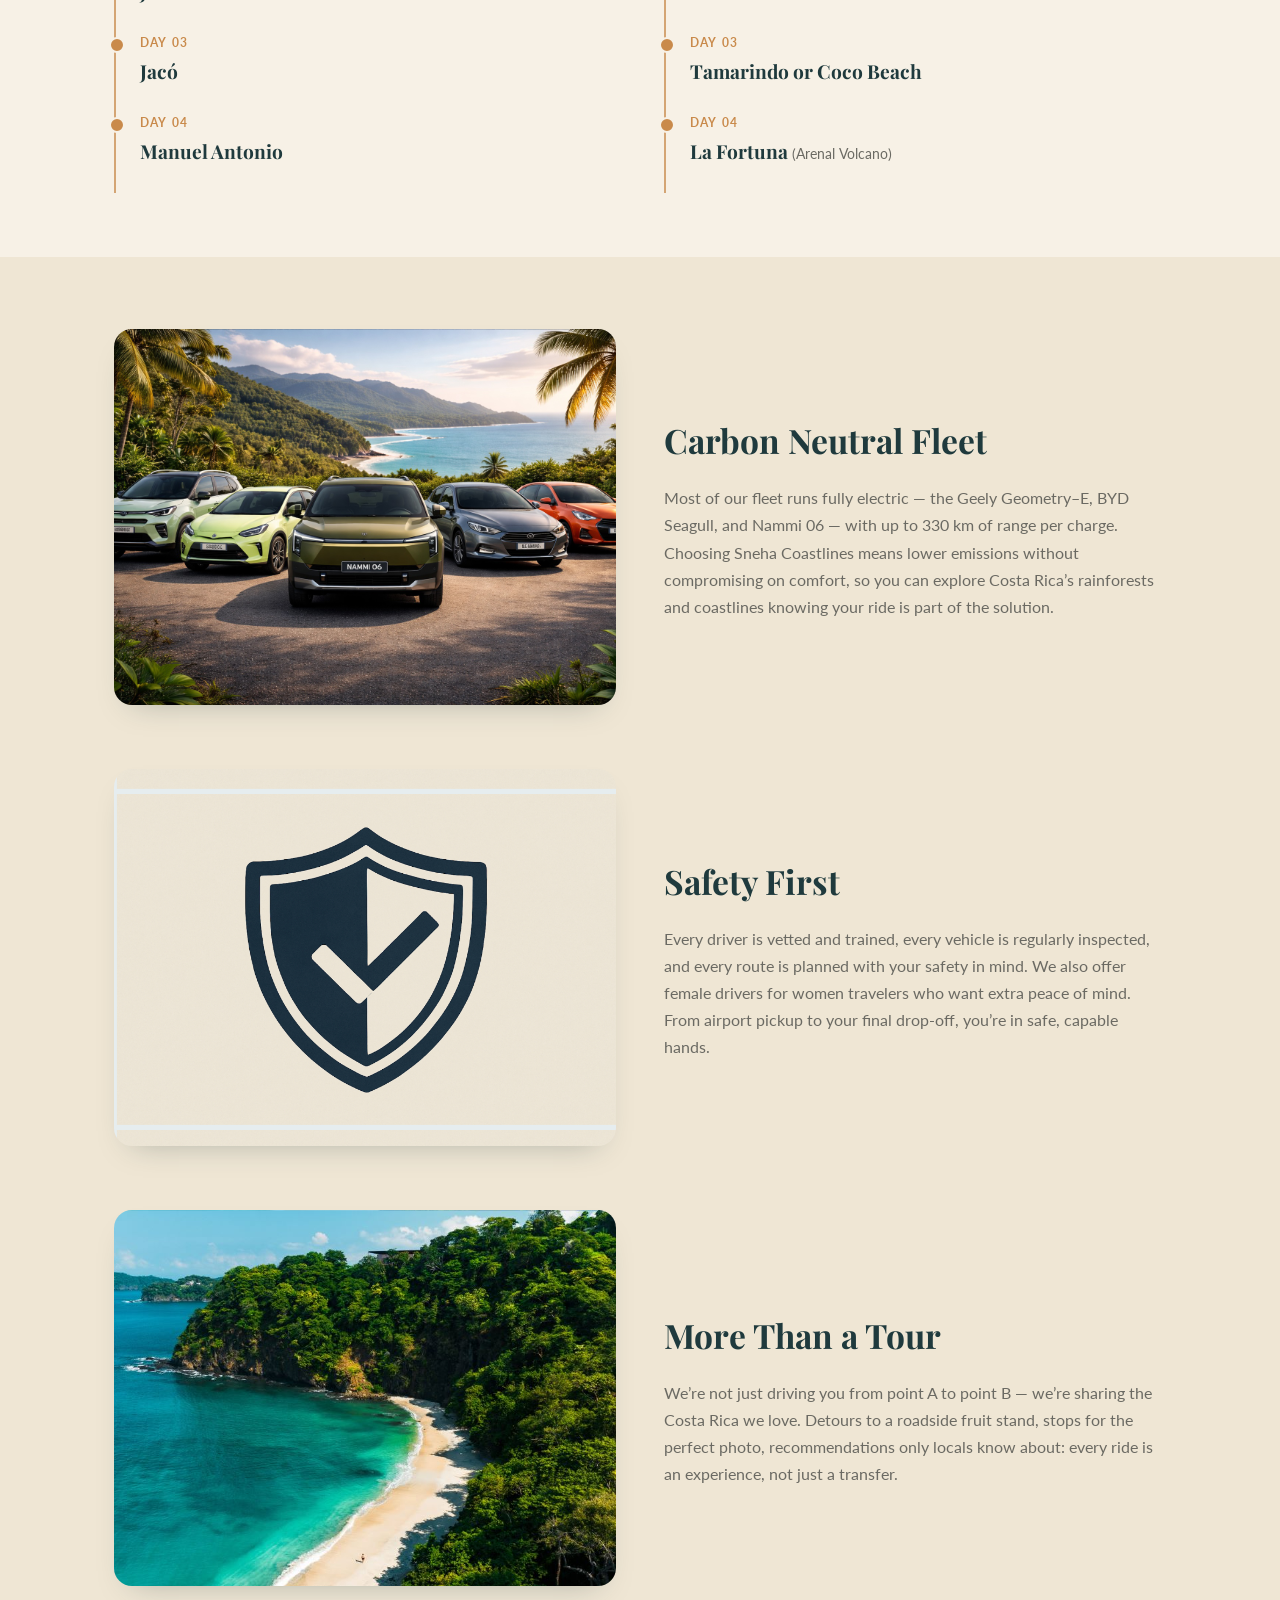
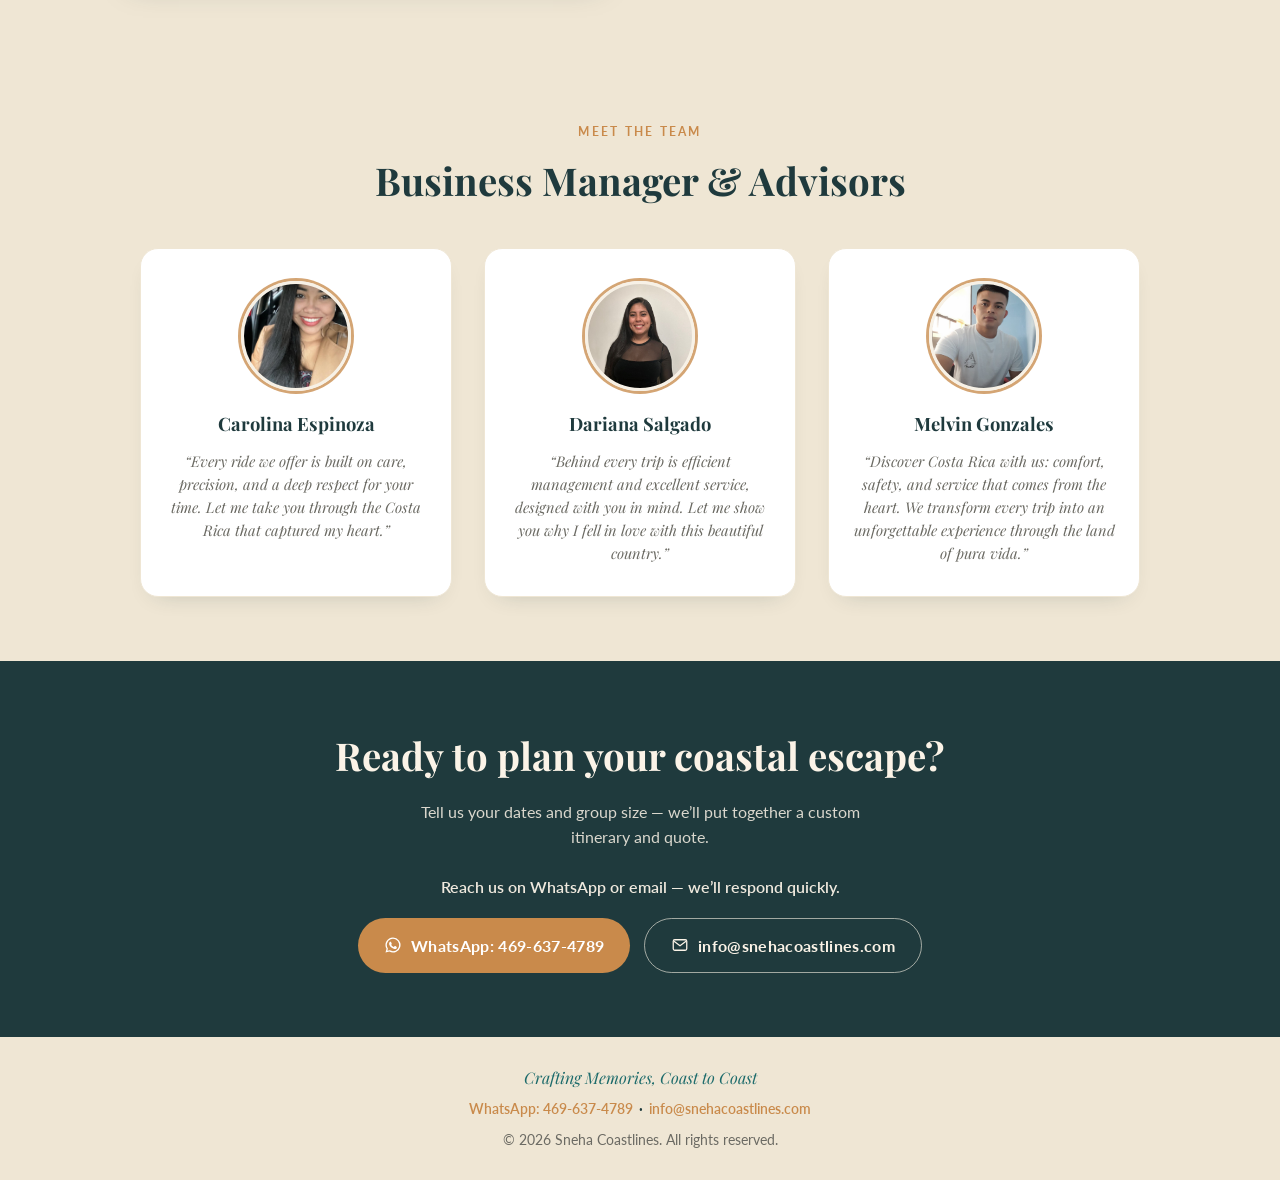
==== commit 942568ee: "Add Our Fleet, value props, and team sections" ====
--- a/index.html
+++ b/index.html
@@ -166,6 +166,72 @@
             <div class="popular-body">
               <h3 data-i18n="popular.honeymoon.title">Honeymoon Vacation</h3>
               <p data-i18n="popular.honeymoon.desc">An intimate escape for two, pairing scenic coastal drives with quiet, romantic stays — crafted for newlyweds.</p>
+            </div>
+          </article>
+        </div>
+      </div>
+    </section>
+
+    <!-- OUR FLEET -->
+    <section class="fleet" id="fleet">
+      <div class="container">
+        <p class="eyebrow" data-i18n="fleet.eyebrow">The Fleet</p>
+        <h2 data-i18n="fleet.heading">Our Fleet</h2>
+
+        <div class="fleet-grid">
+          <article class="fleet-card">
+            <div class="fleet-image" style="background-image: url('assets/images/fleet/geely-geometry-e-white.jpg');" role="img" aria-label="Geely Geometry-E, White"></div>
+            <div class="fleet-body">
+              <h3>Geely Geometry&ndash;E, White</h3>
+              <p data-i18n="fleet.geely.white.spec">3 cars, fully electric, 330 km autonomy</p>
+            </div>
+          </article>
+
+          <article class="fleet-card">
+            <div class="fleet-image" style="background-image: url('assets/images/fleet/geely-geometry-e-green.jpg');" role="img" aria-label="Geely Geometry-E, Green"></div>
+            <div class="fleet-body">
+              <h3>Geely Geometry&ndash;E, Green</h3>
+              <p data-i18n="fleet.geely.green.spec">Fully electric, 330 km autonomy</p>
+            </div>
+          </article>
+
+          <article class="fleet-card">
+            <div class="fleet-image" style="background-image: url('assets/images/fleet/byd-seagull-blue.webp');" role="img" aria-label="BYD Seagull, Sky Blue"></div>
+            <div class="fleet-body">
+              <h3>BYD Seagull, Sky Blue</h3>
+              <p data-i18n="fleet.byd.spec">Fully electric, 305 km autonomy</p>
+            </div>
+          </article>
+
+          <article class="fleet-card">
+            <div class="fleet-image" style="background-image: url('assets/images/fleet/hyundai-elantra-black.jpg');" role="img" aria-label="Hyundai Elantra, Black"></div>
+            <div class="fleet-body">
+              <h3>Hyundai Elantra, Black</h3>
+              <p data-i18n="fleet.hybrid.spec">Hybrid &mdash; Gas and Gasoline</p>
+            </div>
+          </article>
+
+          <article class="fleet-card">
+            <div class="fleet-image" style="background-image: url('assets/images/fleet/hyundai-i10-grand-white.webp');" role="img" aria-label="Hyundai i10 Grand, White"></div>
+            <div class="fleet-body">
+              <h3>Hyundai i10 Grand, White</h3>
+              <p data-i18n="fleet.hybrid.spec">Hybrid &mdash; Gas and Gasoline</p>
+            </div>
+          </article>
+
+          <article class="fleet-card">
+            <div class="fleet-image" style="background-image: url('assets/images/fleet/nammi-06-green.webp');" role="img" aria-label="Nammi 06, Green"></div>
+            <div class="fleet-body">
+              <h3>Nammi 06, Green</h3>
+              <p data-i18n="fleet.nammi.spec">Fully electric</p>
+            </div>
+          </article>
+
+          <article class="fleet-card">
+            <div class="fleet-image" style="background-image: url('assets/images/fleet/nammi-06-orange.jpg');" role="img" aria-label="Nammi 06, Orange"></div>
+            <div class="fleet-body">
+              <h3>Nammi 06, Orange</h3>
+              <p data-i18n="fleet.nammi.spec">Fully electric</p>
             </div>
           </article>
         </div>
@@ -250,6 +316,63 @@
       </div>
     </section>
 
+    <!-- VALUE PROPS -->
+    <section class="value-props">
+      <div class="container">
+        <div class="value-row">
+          <div class="value-image" style="background-image: url('assets/images/fleet/fleet-lineup-sunset.jpg');" role="img" aria-label="Our fleet of electric vehicles parked overlooking a tropical coastline at sunset"></div>
+          <div class="value-text">
+            <h2 data-i18n="value.carbon.title">Carbon Neutral Fleet</h2>
+            <p data-i18n="value.carbon.desc">Most of our fleet runs fully electric — the Geely Geometry&ndash;E, BYD Seagull, and Nammi 06 — with up to 330 km of range per charge. Choosing Sneha Coastlines means lower emissions without compromising on comfort, so you can explore Costa Rica&rsquo;s rainforests and coastlines knowing your ride is part of the solution.</p>
+          </div>
+        </div>
+
+        <div class="value-row">
+          <div class="value-image" style="background-image: url('assets/images/safety-shield.png'); background-size: contain; background-color: #ede4d3;" role="img" aria-label="Shield with checkmark representing safety"></div>
+          <div class="value-text">
+            <h2 data-i18n="value.safety.title">Safety First</h2>
+            <p data-i18n="value.safety.desc">Every driver is vetted and trained, every vehicle is regularly inspected, and every route is planned with your safety in mind. We also offer female drivers for women travelers who want extra peace of mind. From airport pickup to your final drop-off, you&rsquo;re in safe, capable hands.</p>
+          </div>
+        </div>
+
+        <div class="value-row">
+          <div class="value-image" style="background-image: url('assets/images/costa-rica-aerial-beach.jpg');" role="img" aria-label="Aerial view of a secluded Costa Rican beach surrounded by rainforest"></div>
+          <div class="value-text">
+            <h2 data-i18n="value.more.title">More Than a Tour</h2>
+            <p data-i18n="value.more.desc">We&rsquo;re not just driving you from point A to point B — we&rsquo;re sharing the Costa Rica we love. Detours to a roadside fruit stand, stops for the perfect photo, recommendations only locals know about: every ride is an experience, not just a transfer.</p>
+          </div>
+        </div>
+      </div>
+    </section>
+
+    <!-- TEAM -->
+    <section class="team" id="team">
+      <div class="container">
+        <p class="eyebrow" data-i18n="team.eyebrow">Meet the Team</p>
+        <h2 data-i18n="team.heading">Business Manager &amp; Advisors</h2>
+
+        <div class="team-grid">
+          <article class="team-card">
+            <div class="team-photo" style="background-image: url('assets/images/team/carolina-espinoza.jpg'); background-position: center 30%;" role="img" aria-label="Carolina Espinoza"></div>
+            <h3>Carolina Espinoza</h3>
+            <blockquote data-i18n="team.carolina.quote">&ldquo;Every ride we offer is built on care, precision, and a deep respect for your time. Let me take you through the Costa Rica that captured my heart.&rdquo;</blockquote>
+          </article>
+
+          <article class="team-card">
+            <div class="team-photo" style="background-image: url('assets/images/team/dariana-salgado.jpg');" role="img" aria-label="Dariana Salgado"></div>
+            <h3>Dariana Salgado</h3>
+            <blockquote data-i18n="team.dariana.quote">&ldquo;Behind every trip is efficient management and excellent service, designed with you in mind. Let me show you why I fell in love with this beautiful country.&rdquo;</blockquote>
+          </article>
+
+          <article class="team-card">
+            <div class="team-photo" style="background-image: url('assets/images/team/melvin-gonzales.jpg');" role="img" aria-label="Melvin Gonzales"></div>
+            <h3>Melvin Gonzales</h3>
+            <blockquote data-i18n="team.melvin.quote">&ldquo;Discover Costa Rica with us: comfort, safety, and service that comes from the heart. We transform every trip into an unforgettable experience through the land of pura vida.&rdquo;</blockquote>
+          </article>
+        </div>
+      </div>
+    </section>
+
     <!-- CONTACT / CTA -->
     <section class="contact" id="contact">
       <div class="container contact-inner">
--- a/styles.css
+++ b/styles.css
@@ -451,6 +451,92 @@
   font-size: 0.95rem;
 }
 
+/* FLEET */
+.fleet {
+  padding: 64px 0 8px;
+  text-align: center;
+}
+
+.fleet h2 {
+  font-size: clamp(1.8rem, 3.4vw, 2.4rem);
+  margin-bottom: 28px;
+}
+
+.fleet-grid {
+  display: grid;
+  grid-template-columns: repeat(3, 1fr);
+  gap: 24px;
+  text-align: left;
+}
+
+.fleet-card {
+  background: #fff;
+  border-radius: 16px;
+  overflow: hidden;
+  border: 1px solid var(--cream-dark);
+  box-shadow: 0 8px 20px -14px rgba(31, 58, 61, 0.3);
+}
+
+.fleet-image {
+  height: 170px;
+  background-color: #e9ddc8;
+  background-size: cover;
+  background-position: center;
+}
+
+.fleet-body {
+  padding: 16px 18px 20px;
+}
+
+.fleet-body h3 {
+  font-size: 1.05rem;
+  margin-bottom: 4px;
+}
+
+.fleet-body p {
+  margin: 0;
+  color: var(--muted);
+  font-size: 0.88rem;
+}
+
+/* VALUE PROPS */
+.value-props {
+  padding: 72px 0;
+  background: var(--cream-dark);
+}
+
+.value-row {
+  display: grid;
+  grid-template-columns: 1fr 1fr;
+  gap: 48px;
+  align-items: center;
+}
+
+.value-row + .value-row {
+  margin-top: 64px;
+}
+
+.value-image {
+  aspect-ratio: 4 / 3;
+  border-radius: 18px;
+  background-size: cover;
+  background-position: center;
+  background-color: #e9ddc8;
+  box-shadow: 0 14px 30px -18px rgba(31, 58, 61, 0.35);
+}
+
+.value-text h2 {
+  font-size: clamp(1.6rem, 3vw, 2.1rem);
+  margin-bottom: 16px;
+}
+
+.value-text p {
+  margin: 0;
+  color: var(--muted);
+  font-size: 1rem;
+  line-height: 1.7;
+}
+
 /* TOURS */
 .tours {
   background: var(--cream-dark);
@@ -570,6 +656,59 @@
   color: var(--muted);
 }
 
+/* TEAM */
+.team {
+  padding: 64px 0;
+  text-align: center;
+  background: var(--cream-dark);
+}
+
+.team h2 {
+  font-size: clamp(1.8rem, 3.4vw, 2.4rem);
+  margin-bottom: 36px;
+}
+
+.team-grid {
+  display: grid;
+  grid-template-columns: repeat(3, 1fr);
+  gap: 32px;
+  max-width: 1000px;
+  margin: 0 auto;
+}
+
+.team-card {
+  background: #fff;
+  border-radius: 18px;
+  padding: 32px 24px;
+  border: 1px solid var(--cream-dark);
+  box-shadow: 0 10px 24px -16px rgba(31, 58, 61, 0.3);
+}
+
+.team-photo {
+  width: 110px;
+  height: 110px;
+  border-radius: 50%;
+  background-size: cover;
+  background-position: center;
+  margin: 0 auto 18px;
+  border: 3px solid var(--cream);
+  box-shadow: 0 0 0 3px var(--gold);
+}
+
+.team-card h3 {
+  font-size: 1.15rem;
+  margin-bottom: 12px;
+}
+
+.team-card blockquote {
+  margin: 0;
+  font-family: var(--font-display);
+  font-style: italic;
+  font-size: 0.92rem;
+  color: var(--muted);
+  line-height: 1.55;
+}
+
 /* CONTACT */
 .contact {
   background: var(--teal);
@@ -665,6 +804,14 @@
 /* RESPONSIVE */
 @media (max-width: 880px) {
   .feature-grid {
+    grid-template-columns: repeat(2, 1fr);
+  }
+
+  .fleet-grid {
+    grid-template-columns: repeat(2, 1fr);
+  }
+
+  .team-grid {
     grid-template-columns: repeat(2, 1fr);
   }
 }
@@ -717,6 +864,23 @@
     grid-template-columns: 1fr;
   }
 
+  .fleet-grid {
+    grid-template-columns: 1fr;
+  }
+
+  .team-grid {
+    grid-template-columns: 1fr;
+  }
+
+  .value-row {
+    grid-template-columns: 1fr;
+    gap: 24px;
+  }
+
+  .value-row + .value-row {
+    margin-top: 40px;
+  }
+
   .why-grid {
     grid-template-columns: 1fr;
   }
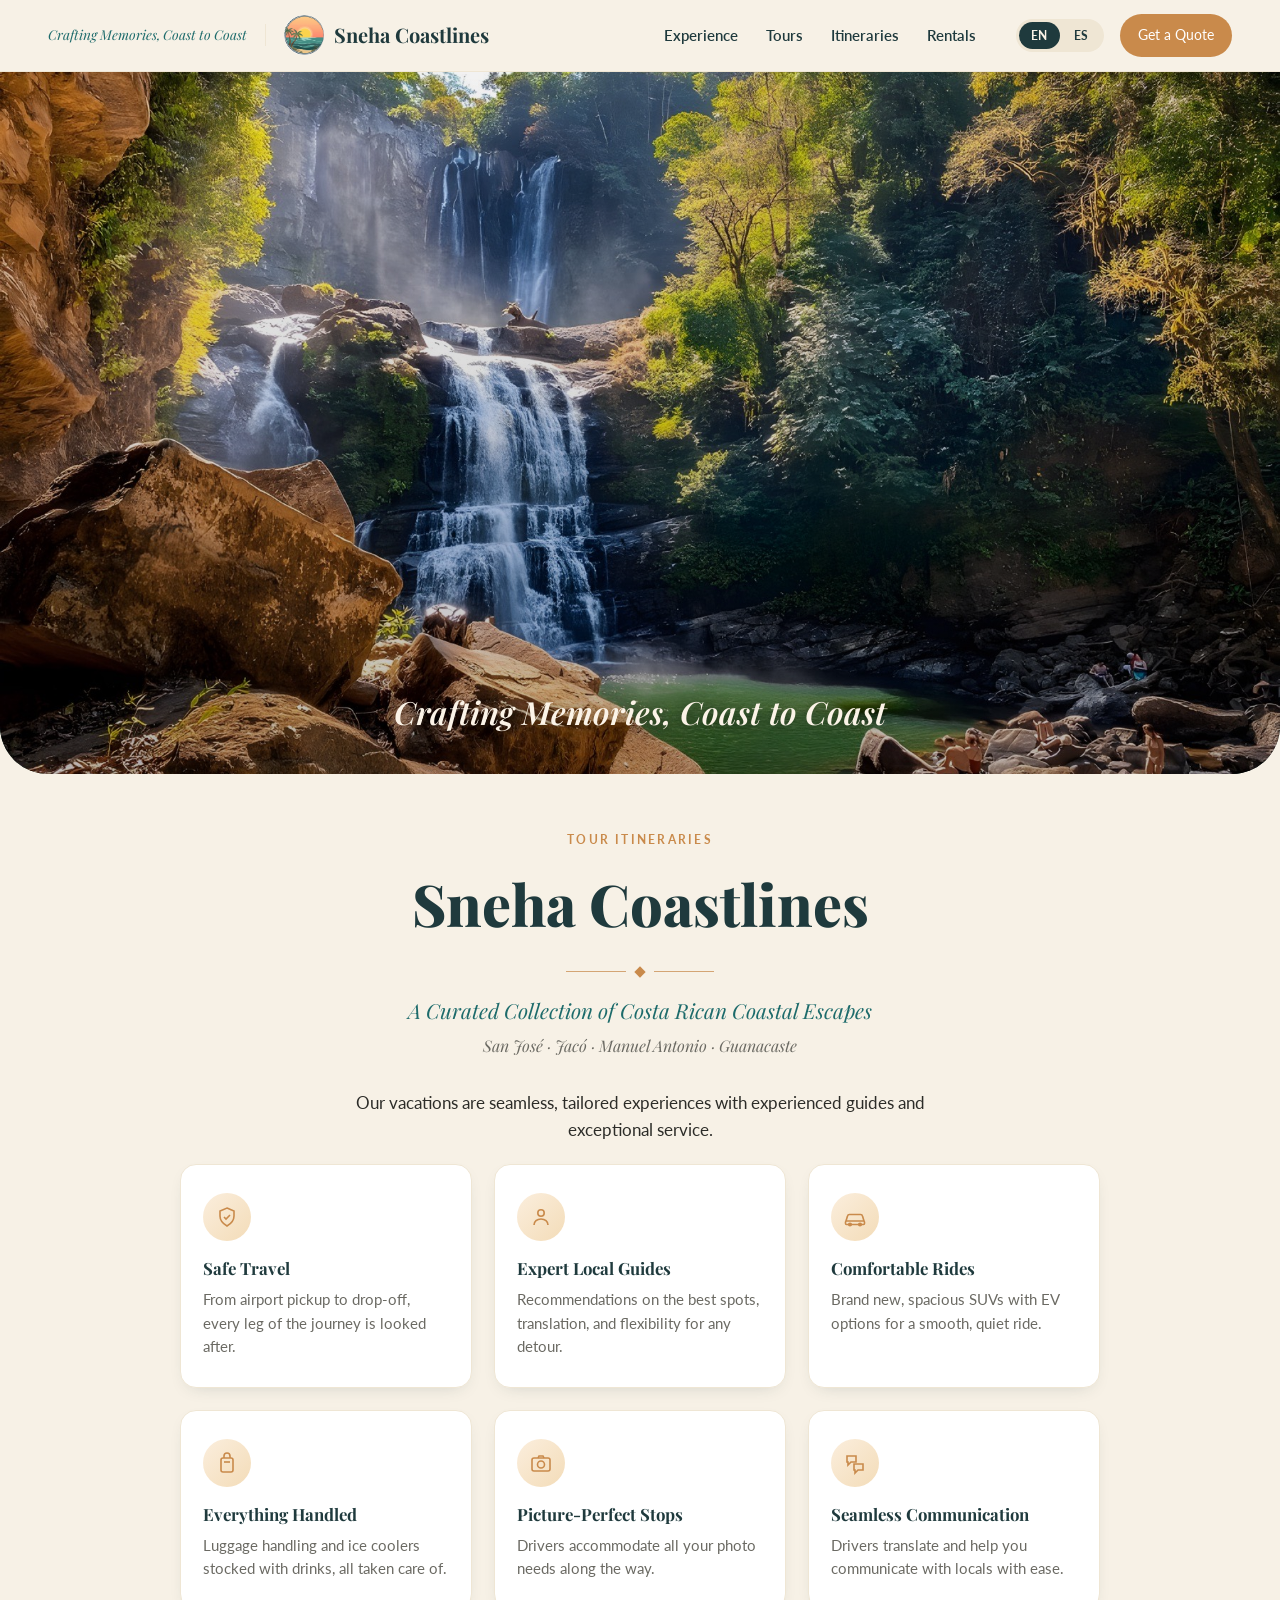
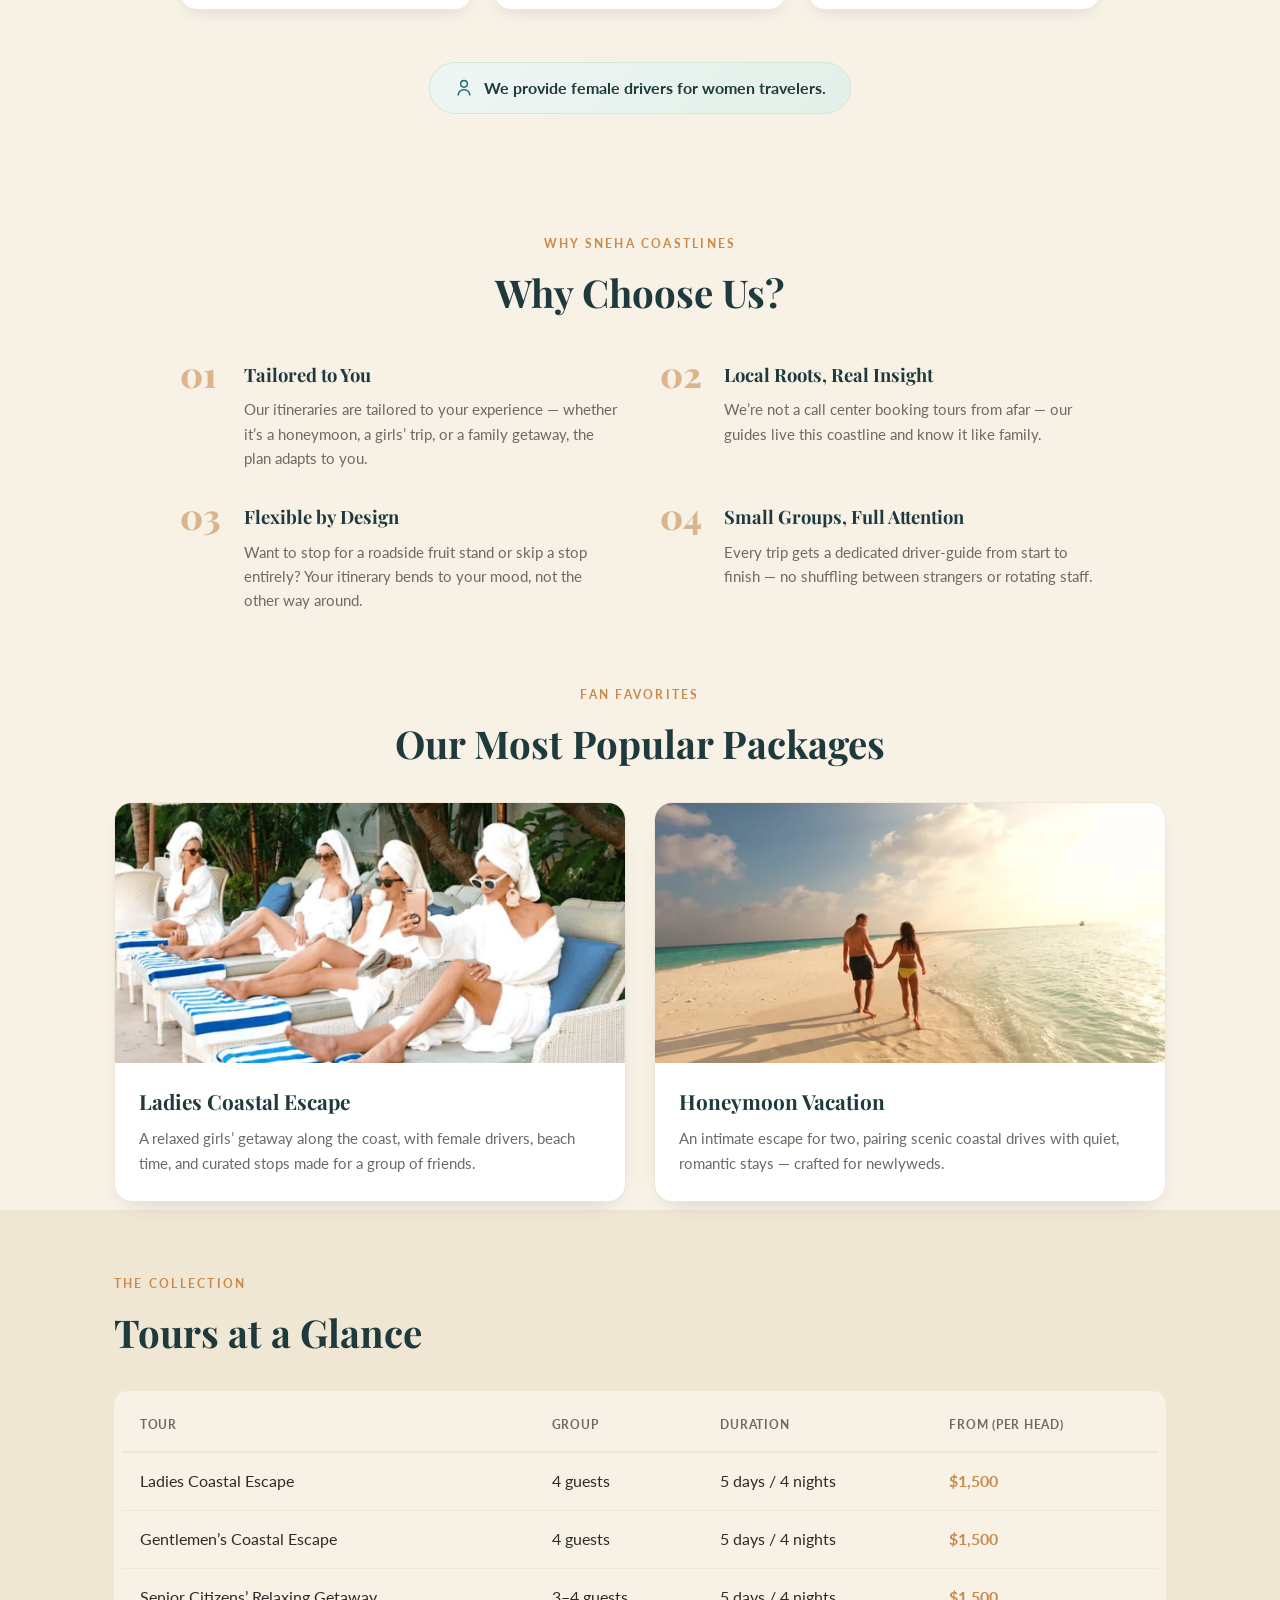
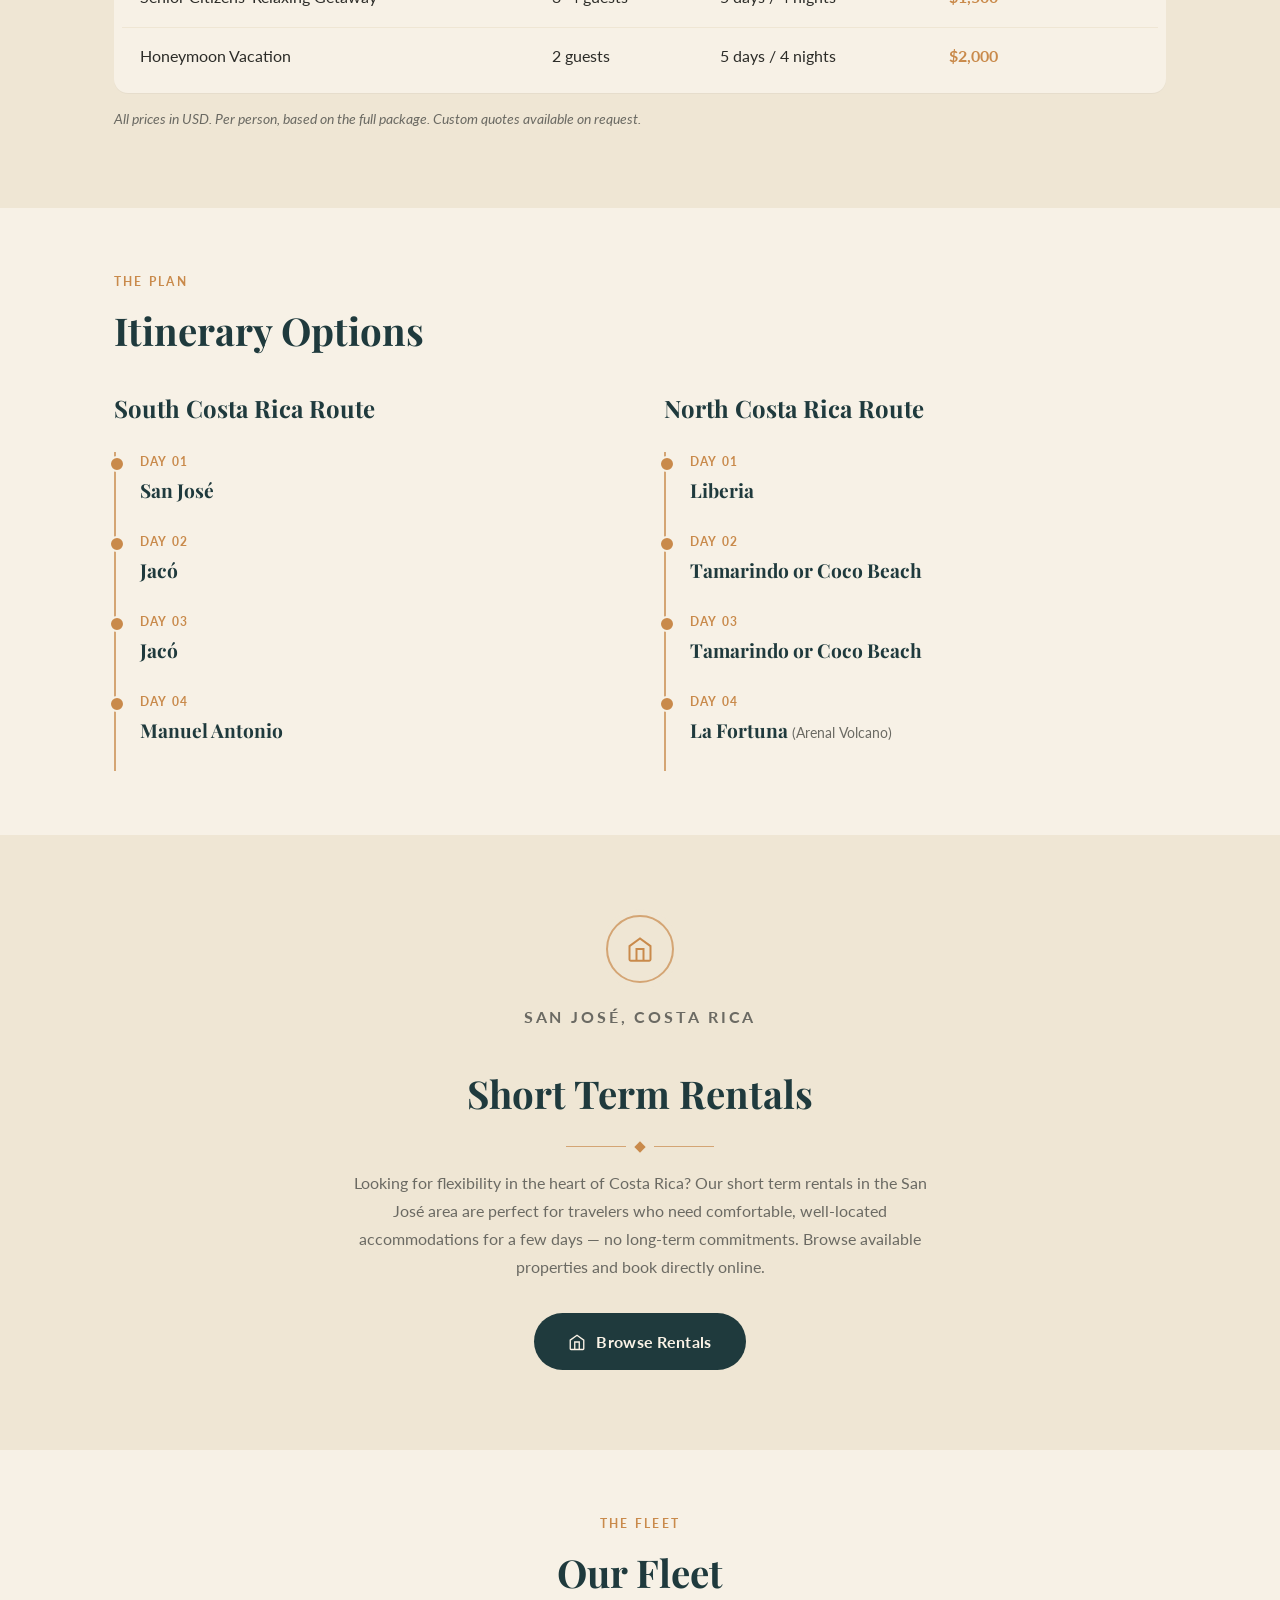
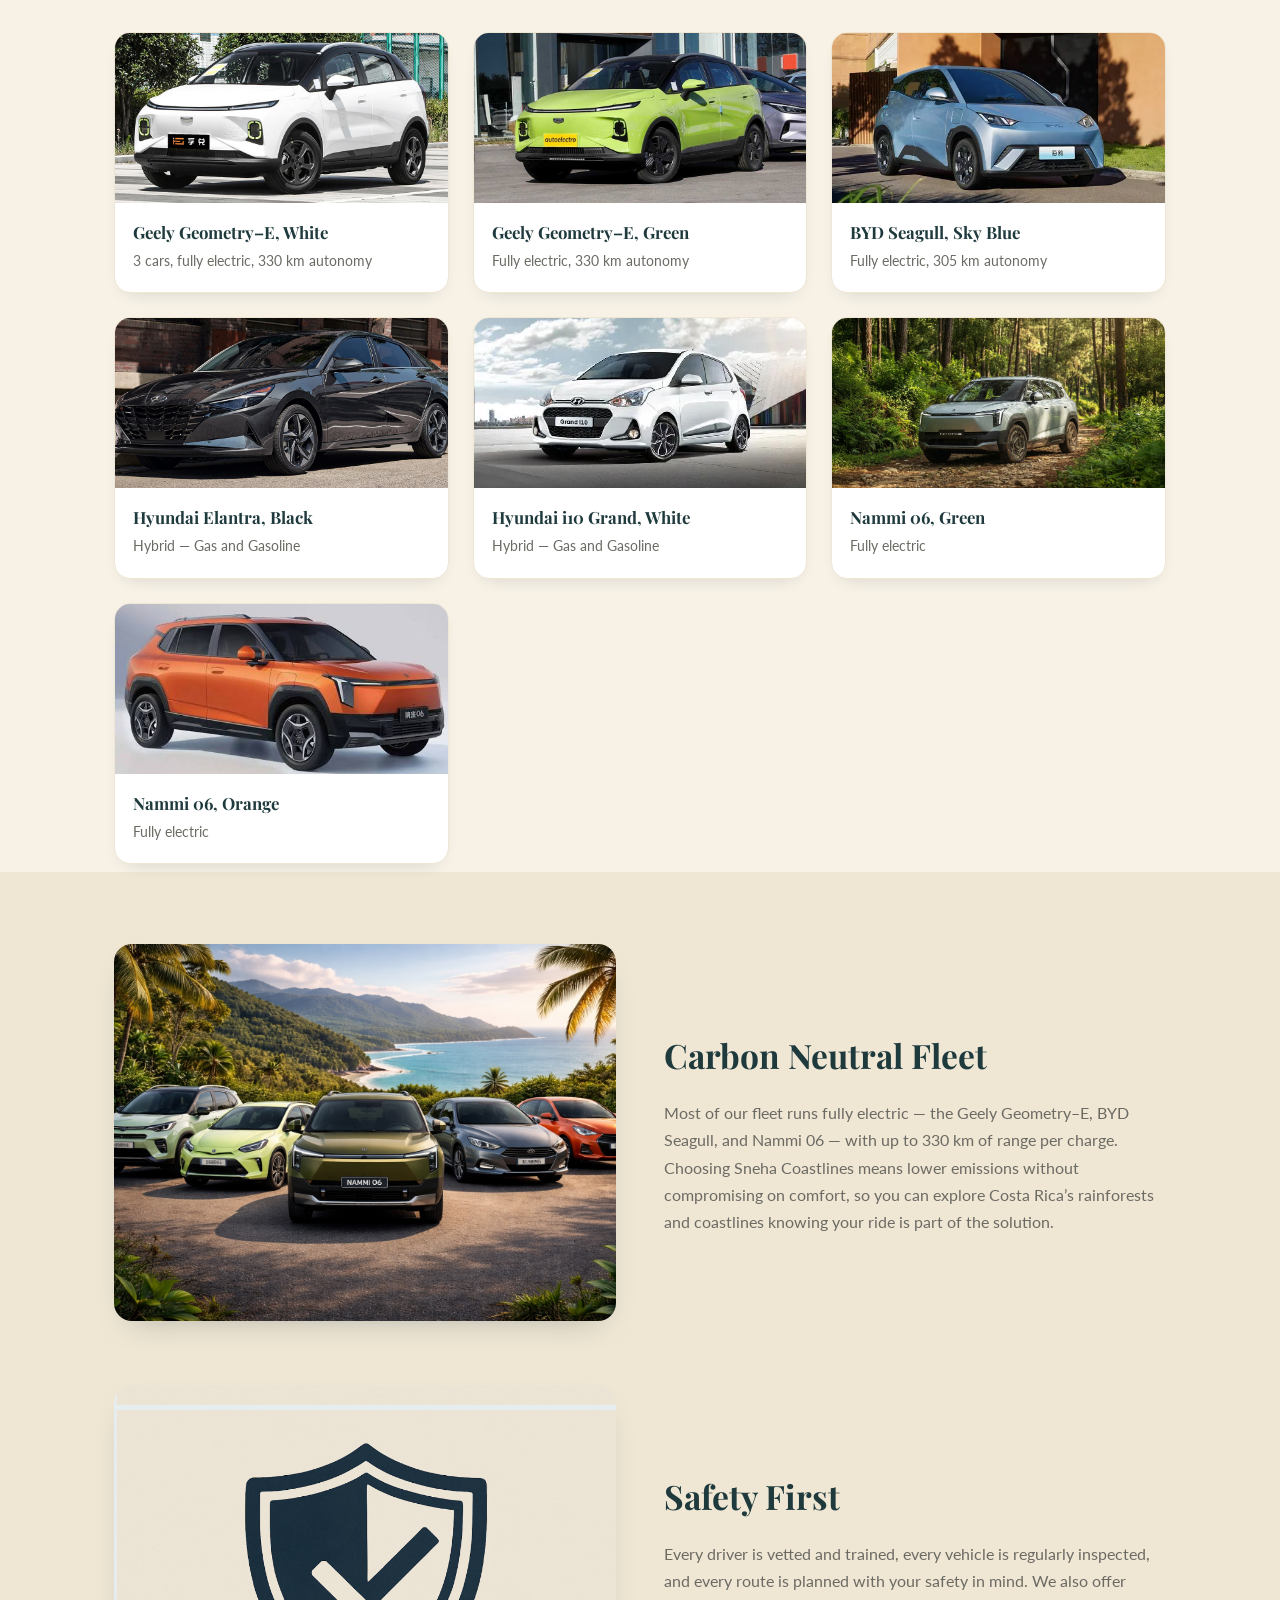
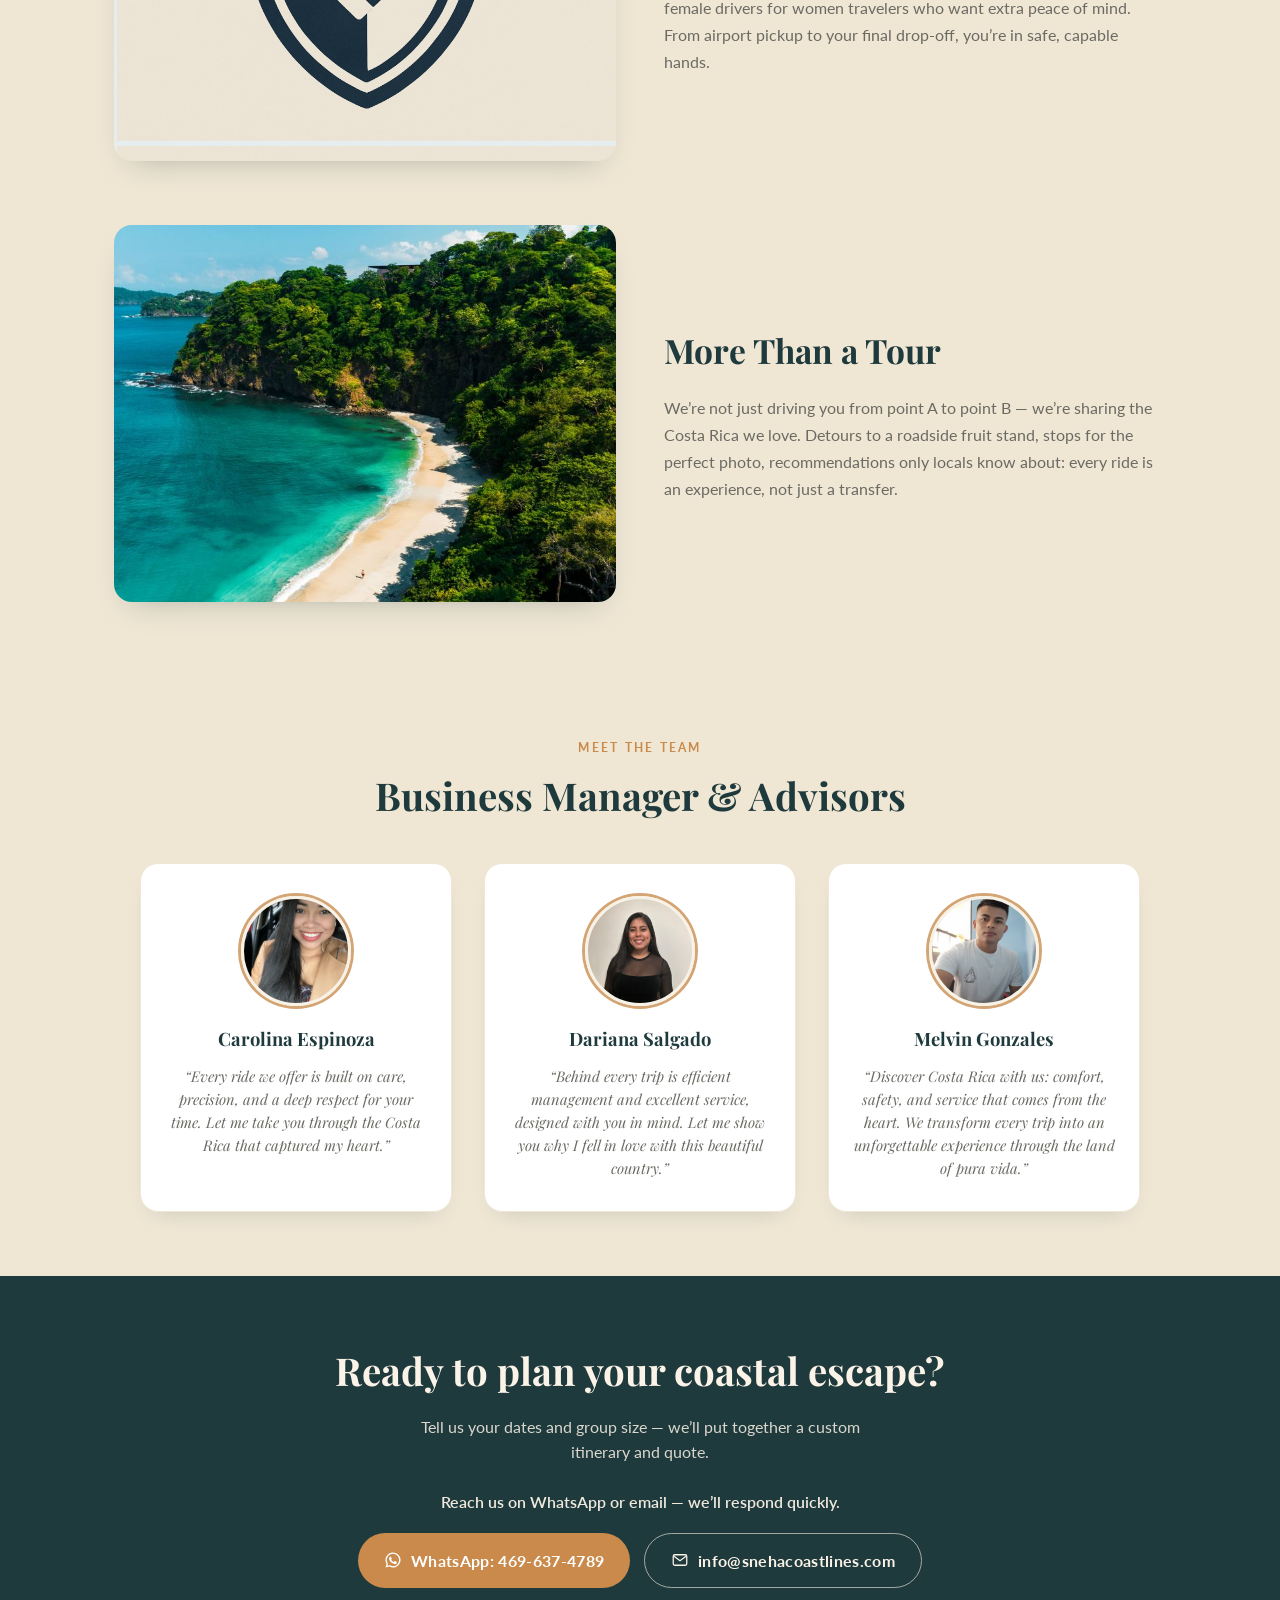
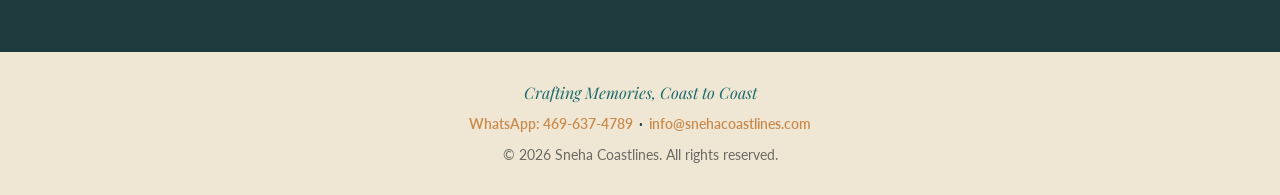
==== commit 13a7444a: "Add short term rentals section and reorder nav/sections" ====
--- a/index.html
+++ b/index.html
@@ -22,9 +22,10 @@
         </a>
       </div>
       <nav class="main-nav" id="main-nav">
+        <a href="#experience" data-i18n="nav.experience">Experience</a>
         <a href="#tours">Tours</a>
         <a href="#itineraries" data-i18n="nav.itineraries">Itineraries</a>
-        <a href="#experience" data-i18n="nav.experience">Experience</a>
+        <a href="#rentals" data-i18n="nav.rentals">Rentals</a>
       </nav>
       <div class="lang-toggle" role="group" aria-label="Language selector">
         <button type="button" class="lang-btn active" data-lang="en">EN</button>
@@ -45,7 +46,7 @@
       <p class="hero-tagline" data-i18n="header.tagline">Crafting Memories, Coast to Coast</p>
     </section>
 
-    <section class="intro container">
+    <section class="intro container" id="experience">
       <p class="eyebrow" data-i18n="hero.eyebrow">Tour Itineraries</p>
       <h1>Sneha Coastlines</h1>
       <div class="divider" aria-hidden="true"><span></span><i></i><span></span></div>
@@ -54,7 +55,7 @@
 
       <p class="lede" data-i18n="hero.lede">Our vacations are seamless, tailored experiences with experienced guides and exceptional service.</p>
 
-      <div class="feature-grid" id="experience">
+      <div class="feature-grid">
         <div class="feature-card">
           <span class="feature-icon" aria-hidden="true">
             <svg viewBox="0 0 24 24" fill="none" stroke="currentColor" stroke-width="1.6"><path d="M12 3l7 3v5c0 5-3.5 8-7 10-3.5-2-7-5-7-10V6l7-3z"/><path d="M9 12l2 2 4-4"/></svg>
@@ -166,72 +167,6 @@
             <div class="popular-body">
               <h3 data-i18n="popular.honeymoon.title">Honeymoon Vacation</h3>
               <p data-i18n="popular.honeymoon.desc">An intimate escape for two, pairing scenic coastal drives with quiet, romantic stays — crafted for newlyweds.</p>
-            </div>
-          </article>
-        </div>
-      </div>
-    </section>
-
-    <!-- OUR FLEET -->
-    <section class="fleet" id="fleet">
-      <div class="container">
-        <p class="eyebrow" data-i18n="fleet.eyebrow">The Fleet</p>
-        <h2 data-i18n="fleet.heading">Our Fleet</h2>
-
-        <div class="fleet-grid">
-          <article class="fleet-card">
-            <div class="fleet-image" style="background-image: url('assets/images/fleet/geely-geometry-e-white.jpg');" role="img" aria-label="Geely Geometry-E, White"></div>
-            <div class="fleet-body">
-              <h3>Geely Geometry&ndash;E, White</h3>
-              <p data-i18n="fleet.geely.white.spec">3 cars, fully electric, 330 km autonomy</p>
-            </div>
-          </article>
-
-          <article class="fleet-card">
-            <div class="fleet-image" style="background-image: url('assets/images/fleet/geely-geometry-e-green.jpg');" role="img" aria-label="Geely Geometry-E, Green"></div>
-            <div class="fleet-body">
-              <h3>Geely Geometry&ndash;E, Green</h3>
-              <p data-i18n="fleet.geely.green.spec">Fully electric, 330 km autonomy</p>
-            </div>
-          </article>
-
-          <article class="fleet-card">
-            <div class="fleet-image" style="background-image: url('assets/images/fleet/byd-seagull-blue.webp');" role="img" aria-label="BYD Seagull, Sky Blue"></div>
-            <div class="fleet-body">
-              <h3>BYD Seagull, Sky Blue</h3>
-              <p data-i18n="fleet.byd.spec">Fully electric, 305 km autonomy</p>
-            </div>
-          </article>
-
-          <article class="fleet-card">
-            <div class="fleet-image" style="background-image: url('assets/images/fleet/hyundai-elantra-black.jpg');" role="img" aria-label="Hyundai Elantra, Black"></div>
-            <div class="fleet-body">
-              <h3>Hyundai Elantra, Black</h3>
-              <p data-i18n="fleet.hybrid.spec">Hybrid &mdash; Gas and Gasoline</p>
-            </div>
-          </article>
-
-          <article class="fleet-card">
-            <div class="fleet-image" style="background-image: url('assets/images/fleet/hyundai-i10-grand-white.webp');" role="img" aria-label="Hyundai i10 Grand, White"></div>
-            <div class="fleet-body">
-              <h3>Hyundai i10 Grand, White</h3>
-              <p data-i18n="fleet.hybrid.spec">Hybrid &mdash; Gas and Gasoline</p>
-            </div>
-          </article>
-
-          <article class="fleet-card">
-            <div class="fleet-image" style="background-image: url('assets/images/fleet/nammi-06-green.webp');" role="img" aria-label="Nammi 06, Green"></div>
-            <div class="fleet-body">
-              <h3>Nammi 06, Green</h3>
-              <p data-i18n="fleet.nammi.spec">Fully electric</p>
-            </div>
-          </article>
-
-          <article class="fleet-card">
-            <div class="fleet-image" style="background-image: url('assets/images/fleet/nammi-06-orange.jpg');" role="img" aria-label="Nammi 06, Orange"></div>
-            <div class="fleet-body">
-              <h3>Nammi 06, Orange</h3>
-              <p data-i18n="fleet.nammi.spec">Fully electric</p>
             </div>
           </article>
         </div>
@@ -316,6 +251,91 @@
       </div>
     </section>
 
+    <!-- SHORT TERM RENTALS -->
+    <section class="rentals" id="rentals">
+      <div class="container">
+        <div class="rentals-inner">
+          <span class="rentals-icon" aria-hidden="true">
+            <svg viewBox="0 0 24 24" width="28" height="28" fill="none" stroke="currentColor" stroke-width="1.7"><path d="M3 9.5L12 3l9 6.5V21a1 1 0 0 1-1 1H4a1 1 0 0 1-1-1V9.5z"/><path d="M9 22V12h6v10"/></svg>
+          </span>
+          <p class="eyebrow" data-i18n="rentals.eyebrow">San José, Costa Rica</p>
+          <h2 data-i18n="rentals.heading">Short Term Rentals</h2>
+          <div class="divider" aria-hidden="true"><span></span><i></i><span></span></div>
+          <p data-i18n="rentals.desc">Looking for flexibility in the heart of Costa Rica? Our short term rentals in the San José area are perfect for travelers who need comfortable, well-located accommodations for a few days — no long-term commitments. Browse available properties and book directly online.</p>
+          <a href="https://rentals.snehacoastlines.com" target="_blank" rel="noopener" class="rentals-cta">
+            <svg viewBox="0 0 24 24" width="18" height="18" fill="none" stroke="currentColor" stroke-width="1.8" aria-hidden="true"><path d="M3 9.5L12 3l9 6.5V21a1 1 0 0 1-1 1H4a1 1 0 0 1-1-1V9.5z"/><path d="M9 22V12h6v10"/></svg>
+            <span data-i18n="rentals.cta">Browse Rentals</span>
+          </a>
+        </div>
+      </div>
+    </section>
+
+    <!-- OUR FLEET -->
+    <section class="fleet" id="fleet">
+      <div class="container">
+        <p class="eyebrow" data-i18n="fleet.eyebrow">The Fleet</p>
+        <h2 data-i18n="fleet.heading">Our Fleet</h2>
+
+        <div class="fleet-grid">
+          <article class="fleet-card">
+            <div class="fleet-image" style="background-image: url('assets/images/fleet/geely-geometry-e-white.jpg');" role="img" aria-label="Geely Geometry-E, White"></div>
+            <div class="fleet-body">
+              <h3>Geely Geometry&ndash;E, White</h3>
+              <p data-i18n="fleet.geely.white.spec">3 cars, fully electric, 330 km autonomy</p>
+            </div>
+          </article>
+
+          <article class="fleet-card">
+            <div class="fleet-image" style="background-image: url('assets/images/fleet/geely-geometry-e-green.jpg');" role="img" aria-label="Geely Geometry-E, Green"></div>
+            <div class="fleet-body">
+              <h3>Geely Geometry&ndash;E, Green</h3>
+              <p data-i18n="fleet.geely.green.spec">Fully electric, 330 km autonomy</p>
+            </div>
+          </article>
+
+          <article class="fleet-card">
+            <div class="fleet-image" style="background-image: url('assets/images/fleet/byd-seagull-blue.webp');" role="img" aria-label="BYD Seagull, Sky Blue"></div>
+            <div class="fleet-body">
+              <h3>BYD Seagull, Sky Blue</h3>
+              <p data-i18n="fleet.byd.spec">Fully electric, 305 km autonomy</p>
+            </div>
+          </article>
+
+          <article class="fleet-card">
+            <div class="fleet-image" style="background-image: url('assets/images/fleet/hyundai-elantra-black.jpg');" role="img" aria-label="Hyundai Elantra, Black"></div>
+            <div class="fleet-body">
+              <h3>Hyundai Elantra, Black</h3>
+              <p data-i18n="fleet.hybrid.spec">Hybrid &mdash; Gas and Gasoline</p>
+            </div>
+          </article>
+
+          <article class="fleet-card">
+            <div class="fleet-image" style="background-image: url('assets/images/fleet/hyundai-i10-grand-white.webp');" role="img" aria-label="Hyundai i10 Grand, White"></div>
+            <div class="fleet-body">
+              <h3>Hyundai i10 Grand, White</h3>
+              <p data-i18n="fleet.hybrid.spec">Hybrid &mdash; Gas and Gasoline</p>
+            </div>
+          </article>
+
+          <article class="fleet-card">
+            <div class="fleet-image" style="background-image: url('assets/images/fleet/nammi-06-green.webp');" role="img" aria-label="Nammi 06, Green"></div>
+            <div class="fleet-body">
+              <h3>Nammi 06, Green</h3>
+              <p data-i18n="fleet.nammi.spec">Fully electric</p>
+            </div>
+          </article>
+
+          <article class="fleet-card">
+            <div class="fleet-image" style="background-image: url('assets/images/fleet/nammi-06-orange.jpg');" role="img" aria-label="Nammi 06, Orange"></div>
+            <div class="fleet-body">
+              <h3>Nammi 06, Orange</h3>
+              <p data-i18n="fleet.nammi.spec">Fully electric</p>
+            </div>
+          </article>
+        </div>
+      </div>
+    </section>
+
     <!-- VALUE PROPS -->
     <section class="value-props">
       <div class="container">
--- a/styles.css
+++ b/styles.css
@@ -707,6 +707,63 @@
   font-size: 0.92rem;
   color: var(--muted);
   line-height: 1.55;
+}
+
+/* SHORT TERM RENTALS */
+.rentals {
+  padding: 80px 0;
+  text-align: center;
+  background: var(--cream-dark);
+}
+
+.rentals-inner {
+  max-width: 600px;
+  margin: 0 auto;
+}
+
+.rentals-icon {
+  display: flex;
+  align-items: center;
+  justify-content: center;
+  width: 68px;
+  height: 68px;
+  border-radius: 50%;
+  background: var(--cream-dark);
+  margin: 0 auto 20px;
+  color: var(--gold-dark);
+  box-shadow: 0 0 0 6px var(--cream-dark);
+  border: 2px solid var(--gold);
+}
+
+.rentals-inner h2 {
+  font-size: clamp(1.8rem, 3.4vw, 2.4rem);
+  margin-bottom: 12px;
+}
+
+.rentals-inner p {
+  color: var(--muted);
+  font-size: 1rem;
+  line-height: 1.75;
+  margin: 0 0 32px;
+}
+
+.rentals-cta {
+  display: inline-flex;
+  align-items: center;
+  gap: 10px;
+  background: var(--teal);
+  color: #fbf3e7;
+  padding: 16px 34px;
+  border-radius: 999px;
+  font-weight: 700;
+  font-size: 1rem;
+  letter-spacing: 0.02em;
+  transition: transform 0.15s ease, box-shadow 0.15s ease;
+}
+
+.rentals-cta:hover {
+  transform: translateY(-2px);
+  box-shadow: 0 12px 24px -10px rgba(31, 58, 61, 0.4);
 }
 
 /* CONTACT */
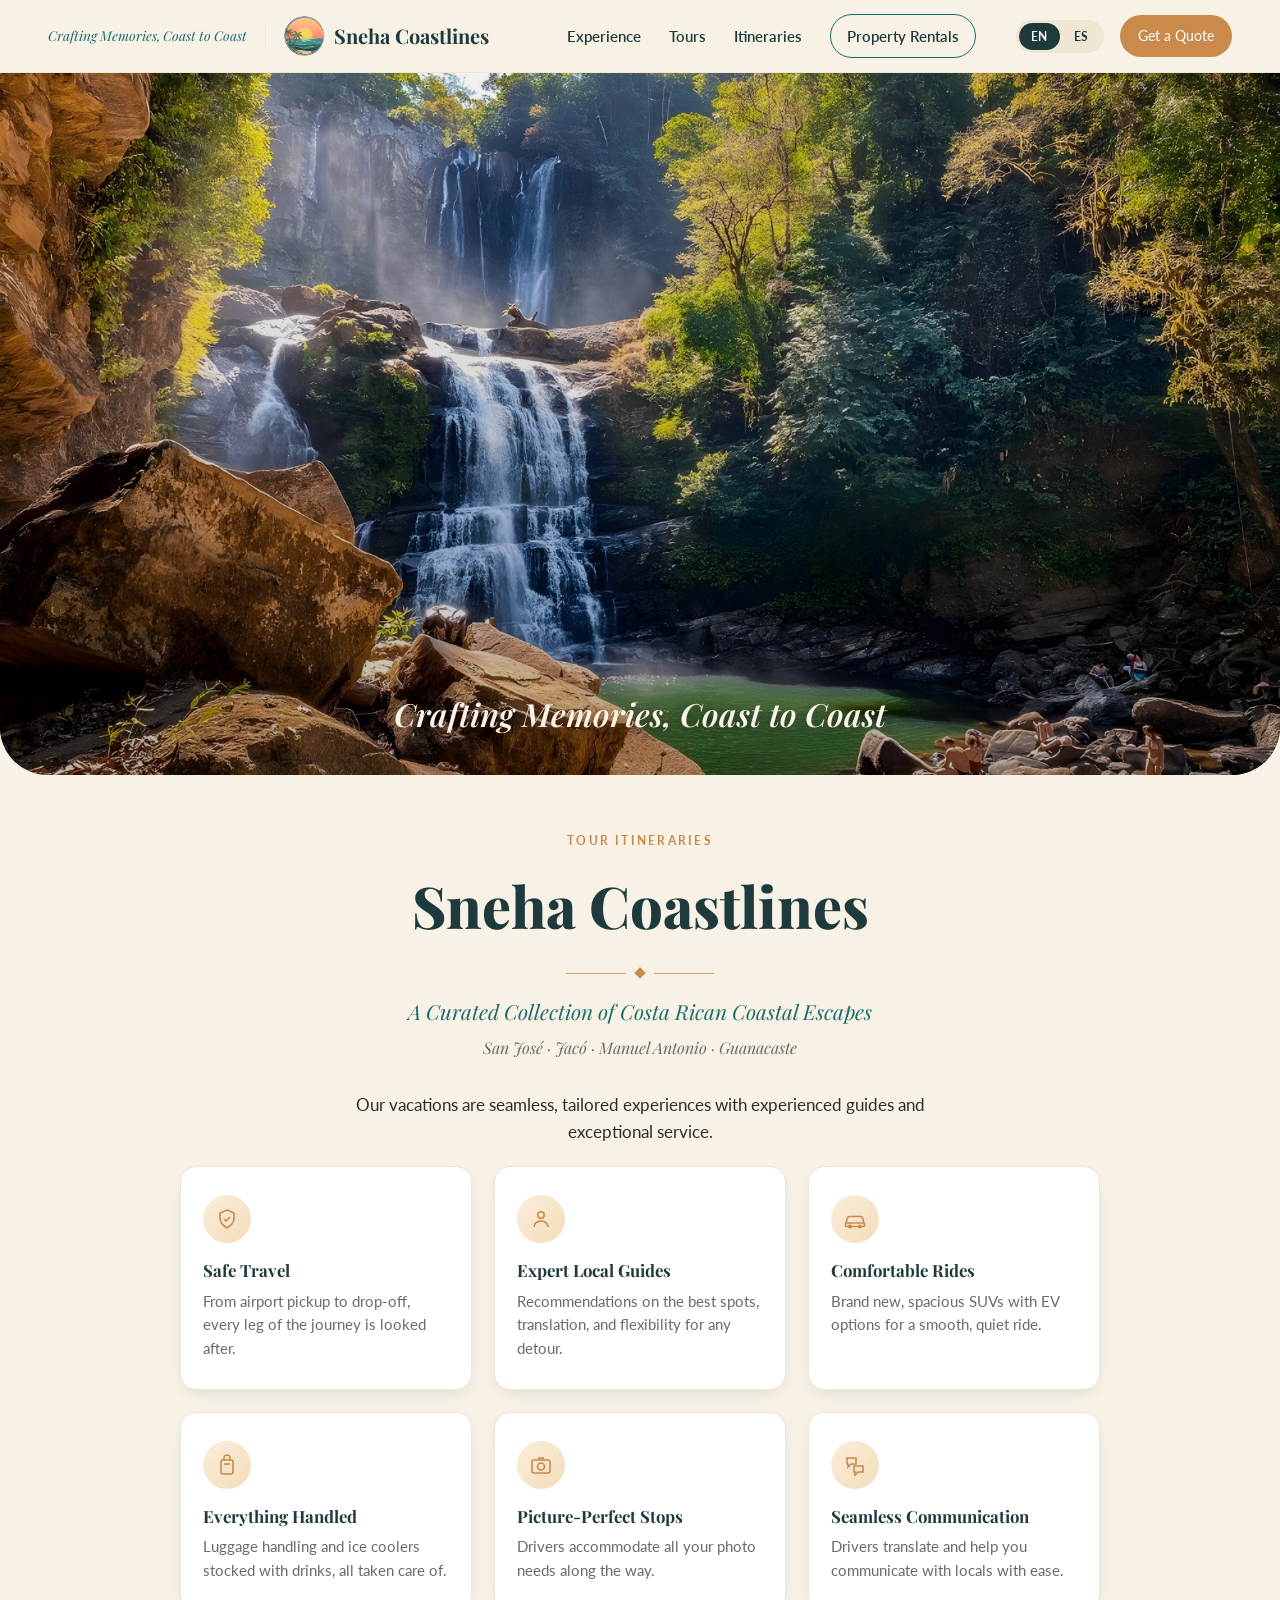
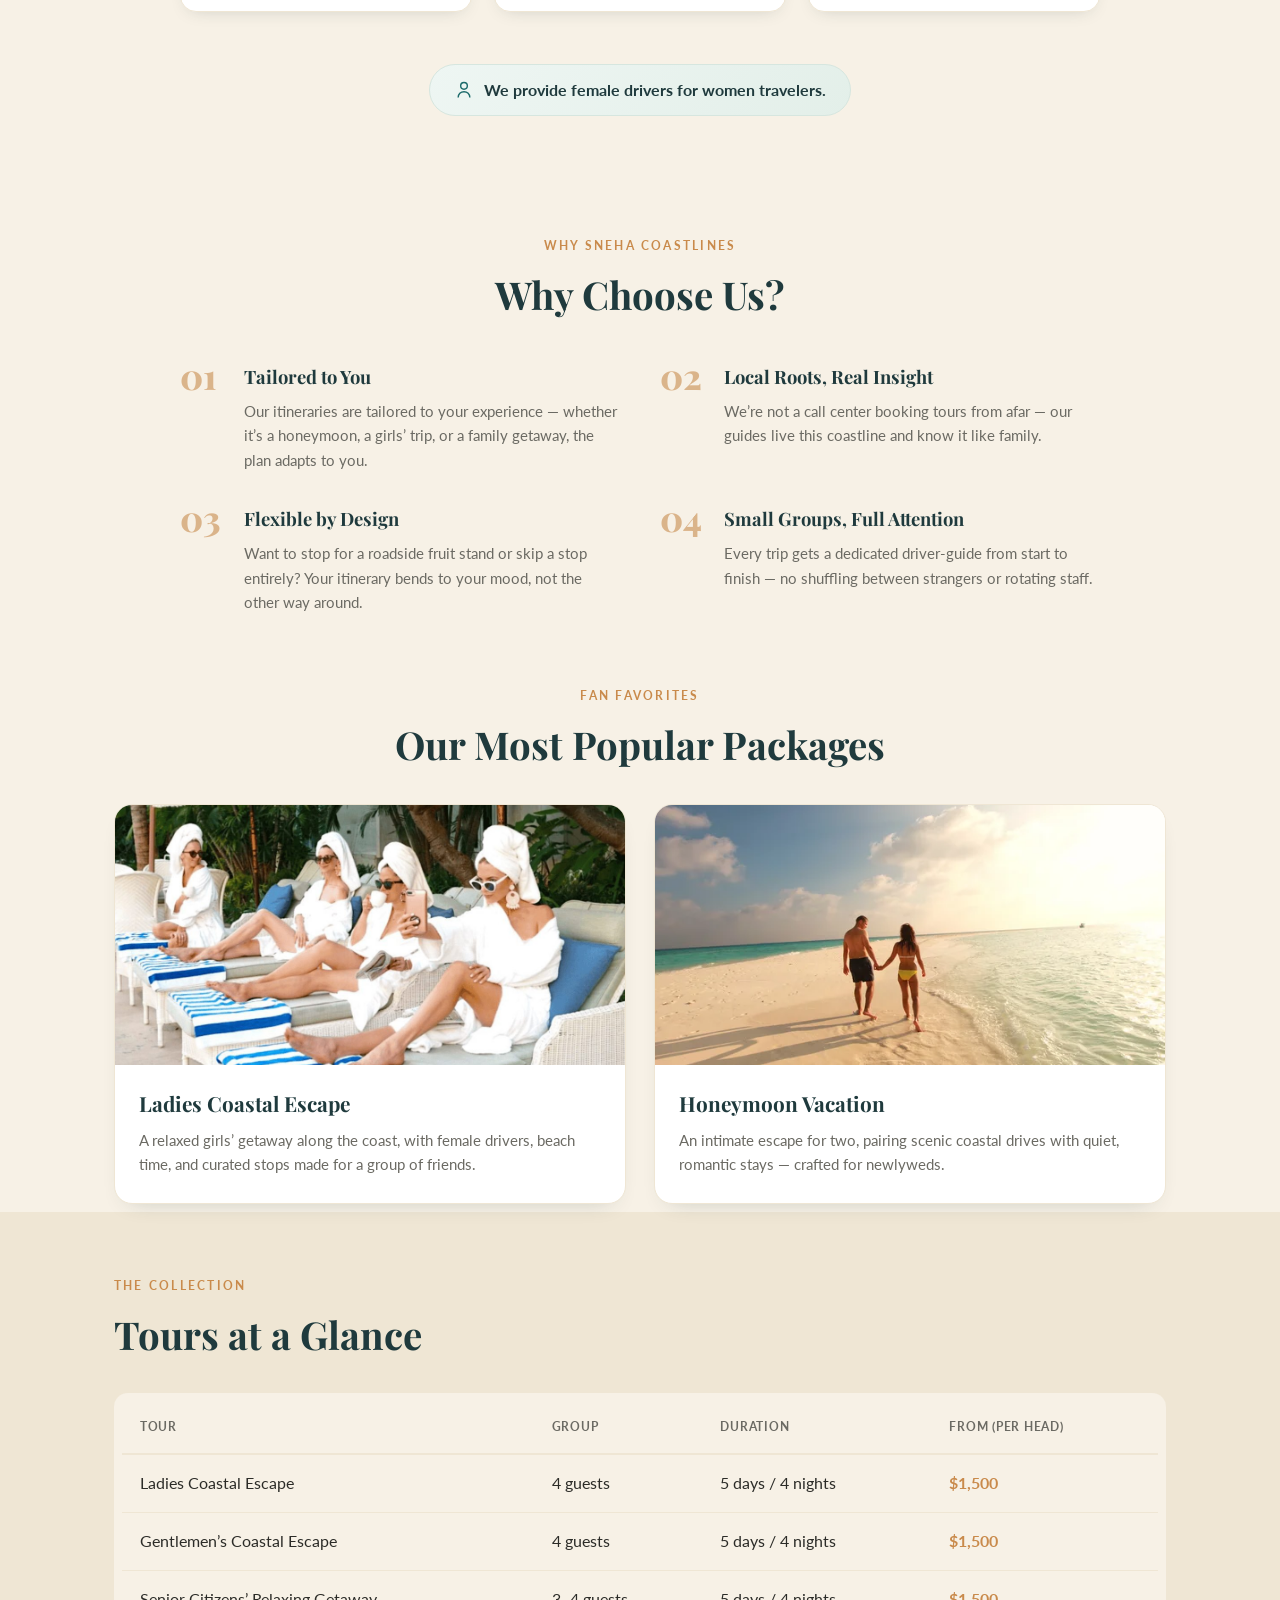
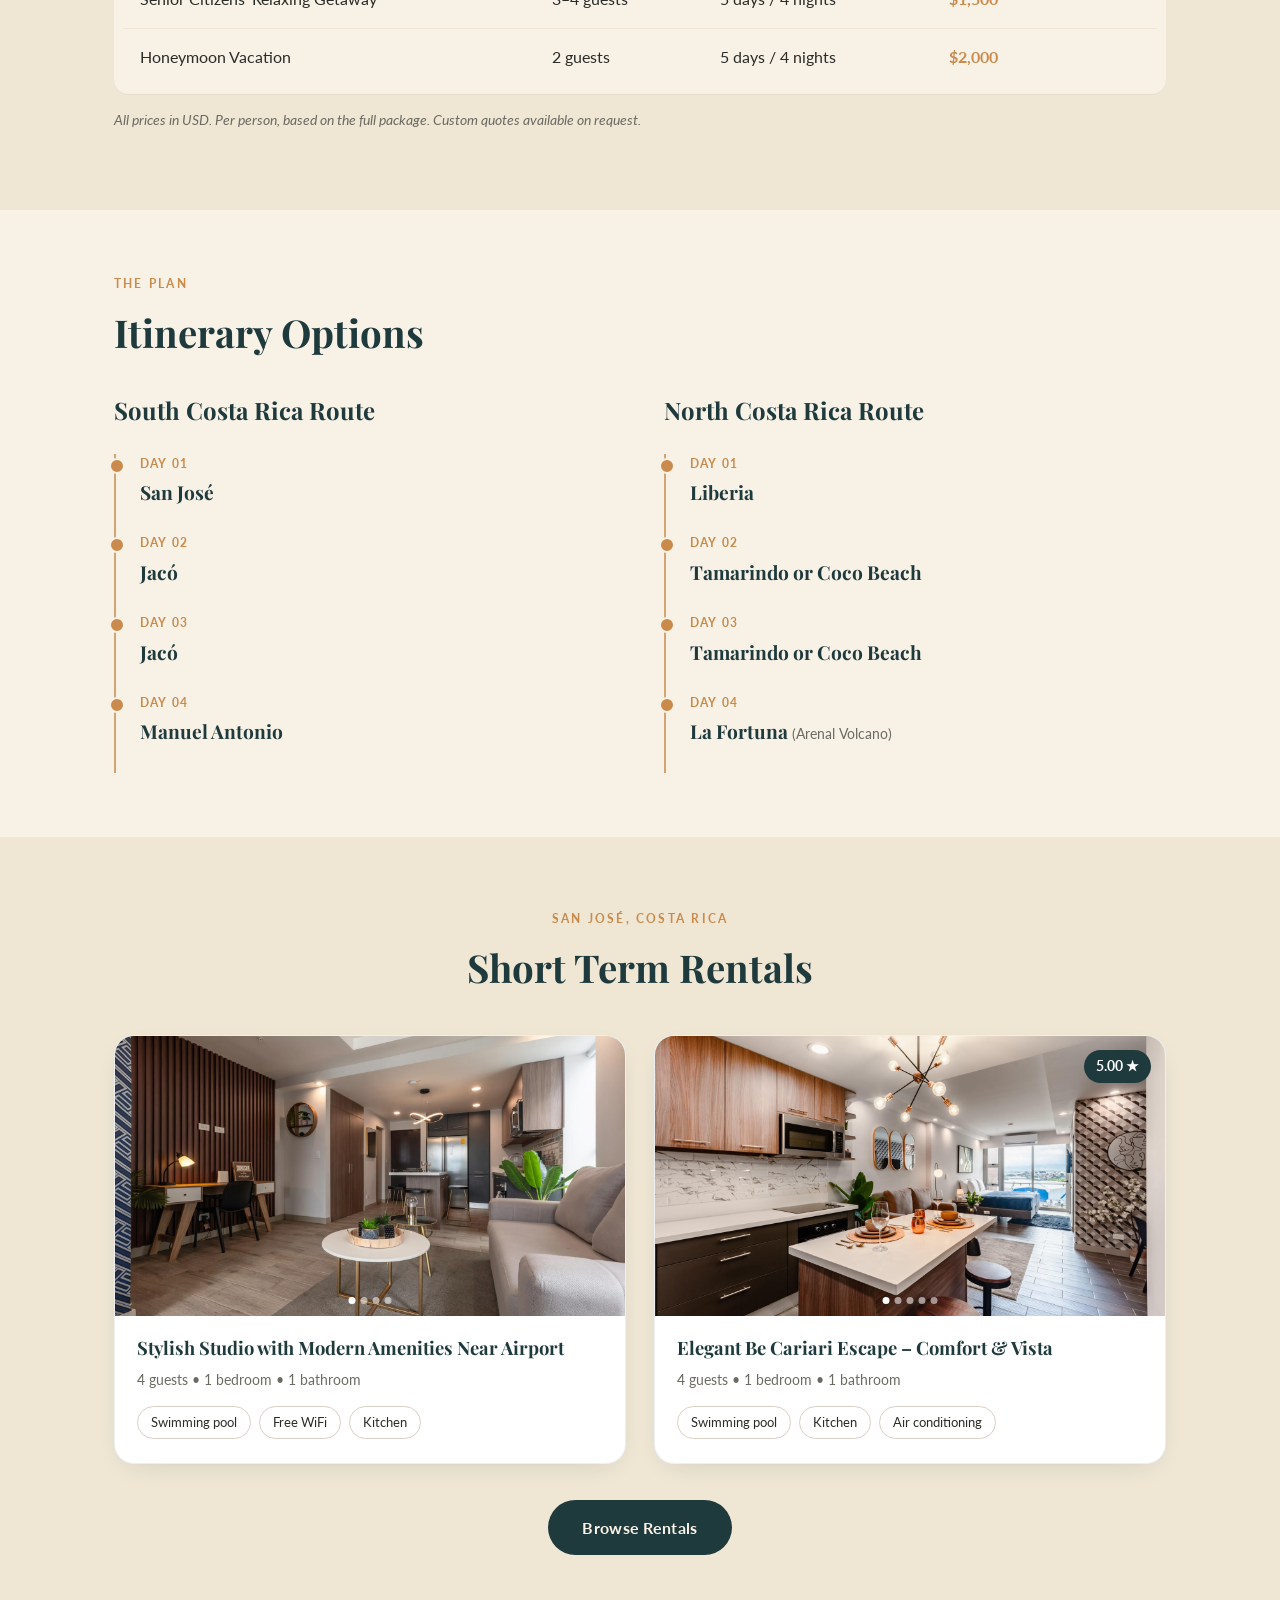
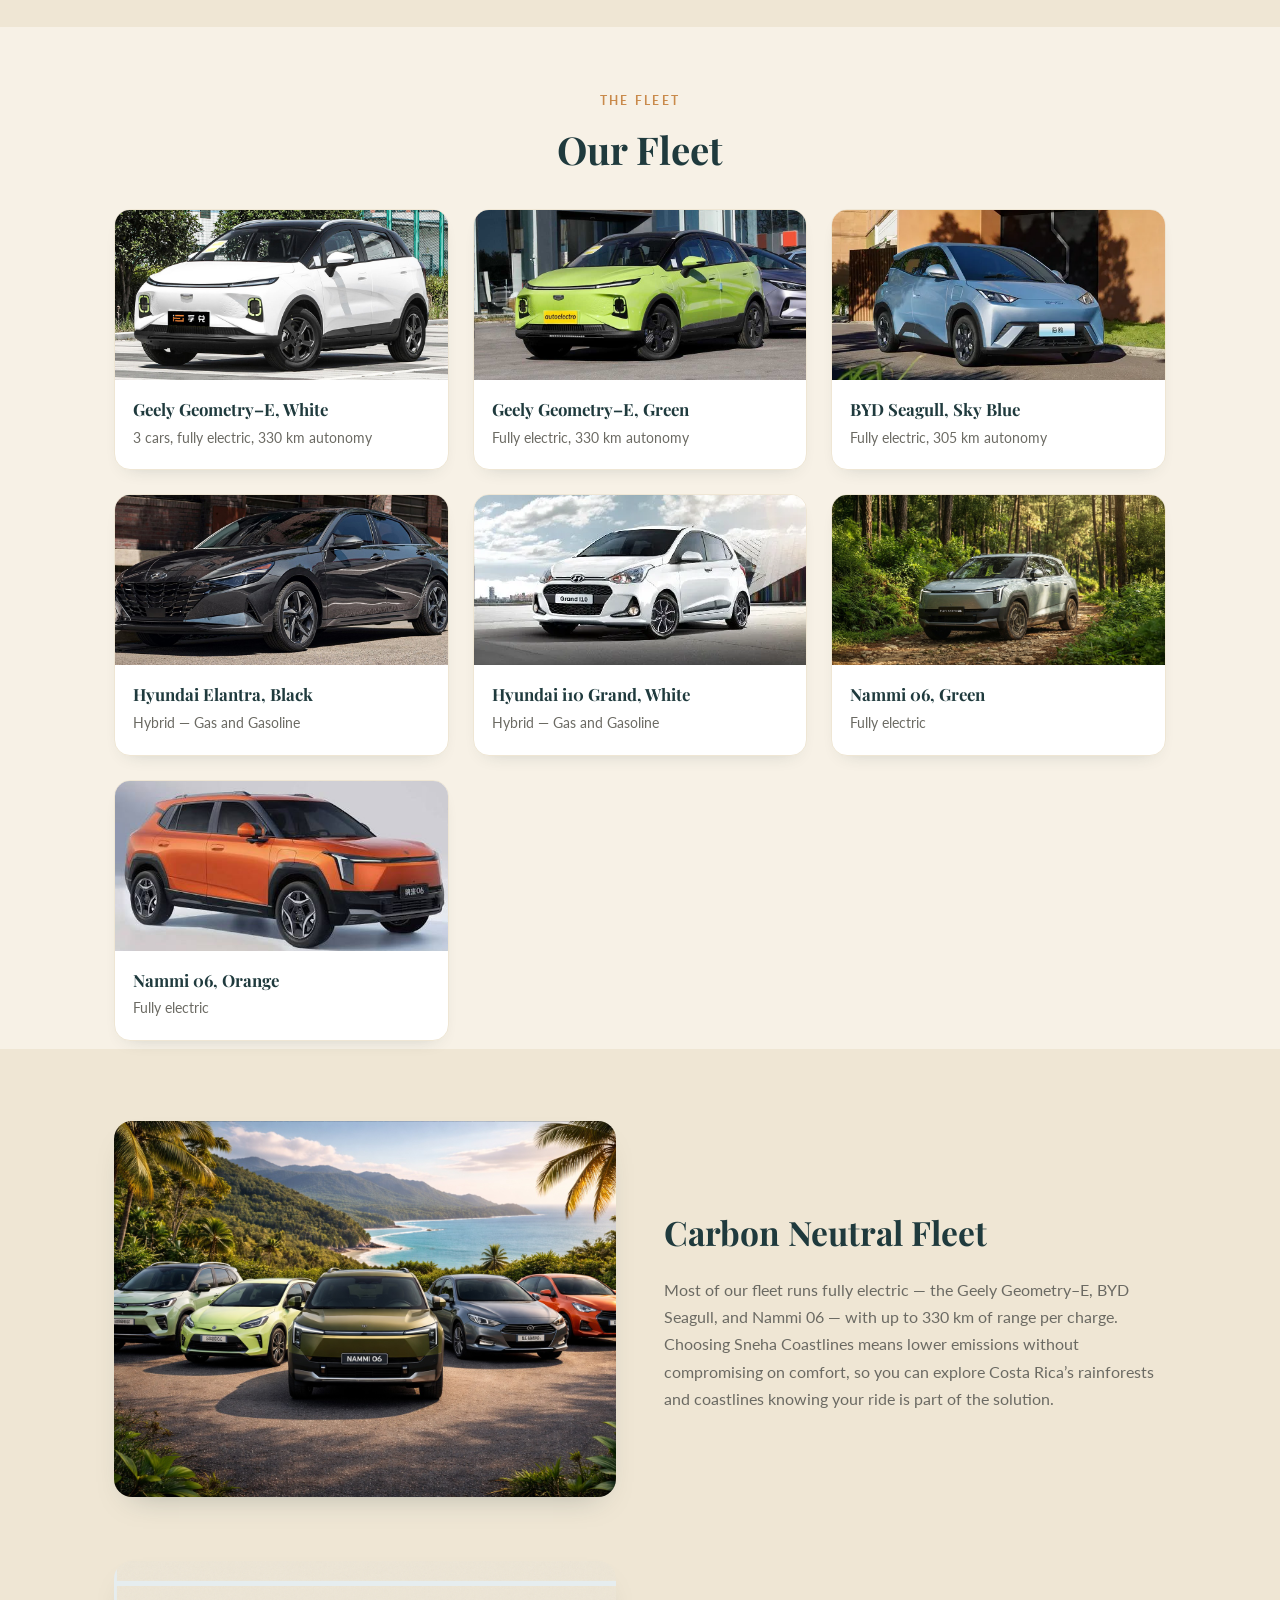
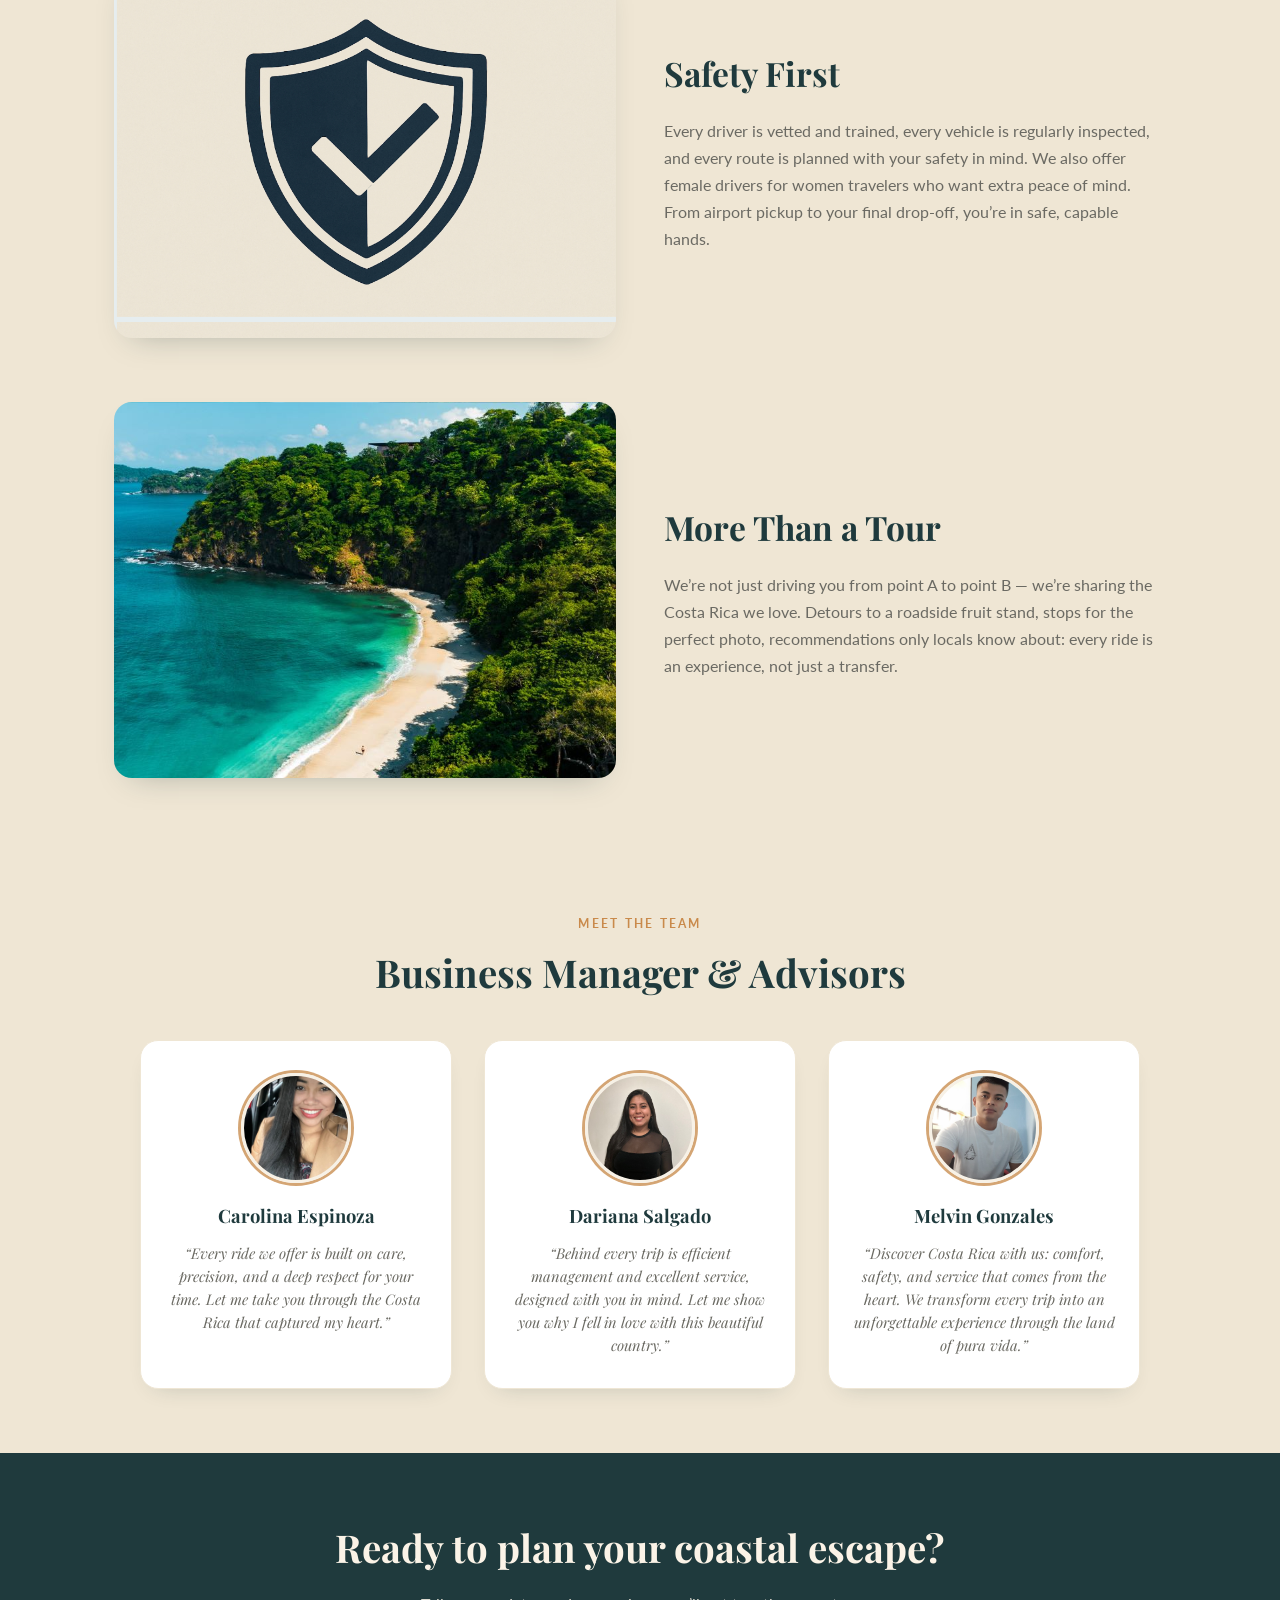
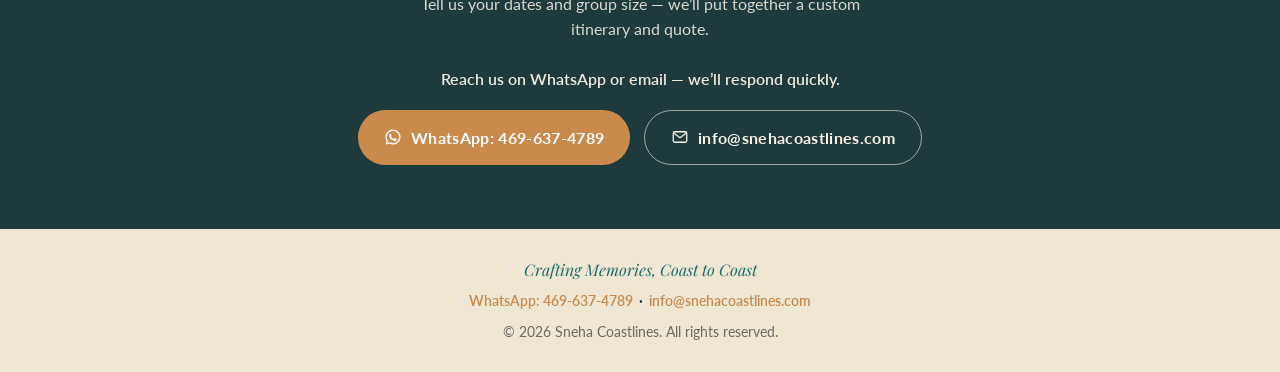
==== commit b0ec949f: "Added Short term rentals section" ====
--- a/index.html
+++ b/index.html
@@ -25,7 +25,7 @@
         <a href="#experience" data-i18n="nav.experience">Experience</a>
         <a href="#tours">Tours</a>
         <a href="#itineraries" data-i18n="nav.itineraries">Itineraries</a>
-        <a href="#rentals" data-i18n="nav.rentals">Rentals</a>
+        <a href="#rentals" class="nav-rentals-btn" data-i18n="nav.rentals">Property Rentals</a>
       </nav>
       <div class="lang-toggle" role="group" aria-label="Language selector">
         <button type="button" class="lang-btn active" data-lang="en">EN</button>
@@ -254,18 +254,46 @@
     <!-- SHORT TERM RENTALS -->
     <section class="rentals" id="rentals">
       <div class="container">
-        <div class="rentals-inner">
-          <span class="rentals-icon" aria-hidden="true">
-            <svg viewBox="0 0 24 24" width="28" height="28" fill="none" stroke="currentColor" stroke-width="1.7"><path d="M3 9.5L12 3l9 6.5V21a1 1 0 0 1-1 1H4a1 1 0 0 1-1-1V9.5z"/><path d="M9 22V12h6v10"/></svg>
-          </span>
-          <p class="eyebrow" data-i18n="rentals.eyebrow">San José, Costa Rica</p>
-          <h2 data-i18n="rentals.heading">Short Term Rentals</h2>
-          <div class="divider" aria-hidden="true"><span></span><i></i><span></span></div>
-          <p data-i18n="rentals.desc">Looking for flexibility in the heart of Costa Rica? Our short term rentals in the San José area are perfect for travelers who need comfortable, well-located accommodations for a few days — no long-term commitments. Browse available properties and book directly online.</p>
-          <a href="https://rentals.snehacoastlines.com" target="_blank" rel="noopener" class="rentals-cta">
-            <svg viewBox="0 0 24 24" width="18" height="18" fill="none" stroke="currentColor" stroke-width="1.8" aria-hidden="true"><path d="M3 9.5L12 3l9 6.5V21a1 1 0 0 1-1 1H4a1 1 0 0 1-1-1V9.5z"/><path d="M9 22V12h6v10"/></svg>
-            <span data-i18n="rentals.cta">Browse Rentals</span>
+        <p class="eyebrow" data-i18n="rentals.eyebrow">San José, Costa Rica</p>
+        <h2 data-i18n="rentals.heading">Our Top Properties</h2>
+
+        <div class="rentals-grid">
+
+          <a class="rental-card" href="https://rentals.snehacoastlines.com/listings/566044" target="_blank" rel="noopener">
+            <div class="rental-image" style="background-image: url('assets/images/rentals/property-1.jpg');" role="img" aria-label="Stylish Studio with Modern Amenities Near Airport">
+              <div class="rental-dots"><span class="dot active"></span><span class="dot"></span><span class="dot"></span><span class="dot"></span></div>
+            </div>
+            <div class="rental-body">
+              <h3>Stylish Studio with Modern Amenities Near Airport</h3>
+              <p class="rental-stats">4 guests &bull; 1 bedroom &bull; 1 bathroom</p>
+              <div class="rental-tags">
+                <span>Swimming pool</span>
+                <span>Free WiFi</span>
+                <span>Kitchen</span>
+              </div>
+            </div>
           </a>
+
+          <a class="rental-card" href="https://rentals.snehacoastlines.com/listings/566043" target="_blank" rel="noopener">
+            <div class="rental-image" style="background-image: url('assets/images/rentals/property-2.jpg');" role="img" aria-label="Elegant Be Cariari Escape – Comfort & Vista">
+              <div class="rental-rating">5.00 &#9733;</div>
+              <div class="rental-dots"><span class="dot active"></span><span class="dot"></span><span class="dot"></span><span class="dot"></span><span class="dot"></span></div>
+            </div>
+            <div class="rental-body">
+              <h3>Elegant Be Cariari Escape &ndash; Comfort &amp; Vista</h3>
+              <p class="rental-stats">4 guests &bull; 1 bedroom &bull; 1 bathroom</p>
+              <div class="rental-tags">
+                <span>Swimming pool</span>
+                <span>Kitchen</span>
+                <span>Air conditioning</span>
+              </div>
+            </div>
+          </a>
+
+        </div>
+
+        <div class="rentals-footer">
+          <a href="https://rentals.snehacoastlines.com" target="_blank" rel="noopener" class="rentals-cta" data-i18n="rentals.cta">Browse All Rentals</a>
         </div>
       </div>
     </section>
--- a/styles.css
+++ b/styles.css
@@ -123,6 +123,22 @@
   font-size: 0.88rem;
 }
 
+.nav-rentals-btn {
+  background: transparent;
+  color: var(--teal) !important;
+  padding: 9px 16px;
+  border-radius: 999px;
+  font-size: 0.88rem;
+  border: 1.5px solid var(--teal-light);
+  white-space: nowrap;
+  transition: background 0.15s ease, color 0.15s ease;
+}
+
+.nav-rentals-btn:hover {
+  background: var(--teal);
+  color: #fbf3e7 !important;
+}
+
 .lang-toggle {
   display: flex;
   align-items: center;
@@ -711,40 +727,111 @@
 
 /* SHORT TERM RENTALS */
 .rentals {
-  padding: 80px 0;
+  padding: 72px 0;
+  background: var(--cream-dark);
   text-align: center;
-  background: var(--cream-dark);
-}
-
-.rentals-inner {
-  max-width: 600px;
-  margin: 0 auto;
-}
-
-.rentals-icon {
+}
+
+.rentals h2 {
+  font-size: clamp(1.8rem, 3.4vw, 2.4rem);
+  margin-bottom: 36px;
+}
+
+.rentals-grid {
+  display: grid;
+  grid-template-columns: repeat(2, 1fr);
+  gap: 28px;
+  text-align: left;
+}
+
+.rental-card {
+  background: #fff;
+  border-radius: 20px;
+  overflow: hidden;
+  box-shadow: 0 8px 28px -14px rgba(31, 58, 61, 0.22);
+  border: 1px solid rgba(31, 58, 61, 0.08);
+  display: block;
+  transition: transform 0.18s ease, box-shadow 0.18s ease;
+}
+
+.rental-card:hover {
+  transform: translateY(-4px);
+  box-shadow: 0 16px 36px -14px rgba(31, 58, 61, 0.32);
+}
+
+.rental-image {
+  position: relative;
+  height: 280px;
+  background-size: cover;
+  background-position: center;
+  background-color: #e9ddc8;
+}
+
+.rental-rating {
+  position: absolute;
+  top: 14px;
+  right: 14px;
+  background: var(--teal);
+  color: #fff;
+  font-size: 0.85rem;
+  font-weight: 700;
+  padding: 6px 12px;
+  border-radius: 999px;
+}
+
+.rental-dots {
+  position: absolute;
+  bottom: 12px;
+  left: 50%;
+  transform: translateX(-50%);
   display: flex;
-  align-items: center;
-  justify-content: center;
-  width: 68px;
-  height: 68px;
+  gap: 5px;
+}
+
+.dot {
+  width: 7px;
+  height: 7px;
   border-radius: 50%;
-  background: var(--cream-dark);
-  margin: 0 auto 20px;
-  color: var(--gold-dark);
-  box-shadow: 0 0 0 6px var(--cream-dark);
-  border: 2px solid var(--gold);
-}
-
-.rentals-inner h2 {
-  font-size: clamp(1.8rem, 3.4vw, 2.4rem);
-  margin-bottom: 12px;
-}
-
-.rentals-inner p {
-  color: var(--muted);
-  font-size: 1rem;
-  line-height: 1.75;
-  margin: 0 0 32px;
+  background: rgba(255, 255, 255, 0.55);
+}
+
+.dot.active {
+  background: #fff;
+}
+
+.rental-body {
+  padding: 20px 22px 24px;
+}
+
+.rental-body h3 {
+  font-size: 1.15rem;
+  margin-bottom: 8px;
+  line-height: 1.35;
+  color: var(--teal);
+}
+
+.rental-stats {
+  font-size: 0.9rem;
+  color: var(--muted);
+  margin: 0 0 14px;
+}
+
+.rental-tags {
+  display: flex;
+  flex-wrap: wrap;
+  gap: 8px;
+}
+
+.rental-tags span {
+  font-size: 0.83rem;
+  color: var(--text);
+  border: 1.5px solid #d8d0c4;
+  border-radius: 999px;
+  padding: 5px 13px;
+}
+
+.rentals-footer {
+  margin-top: 36px;
 }
 
 .rentals-cta {
@@ -753,7 +840,7 @@
   gap: 10px;
   background: var(--teal);
   color: #fbf3e7;
-  padding: 16px 34px;
+  padding: 15px 34px;
   border-radius: 999px;
   font-weight: 700;
   font-size: 1rem;
@@ -764,6 +851,12 @@
 .rentals-cta:hover {
   transform: translateY(-2px);
   box-shadow: 0 12px 24px -10px rgba(31, 58, 61, 0.4);
+}
+
+@media (max-width: 760px) {
+  .rentals-grid {
+    grid-template-columns: 1fr;
+  }
 }
 
 /* CONTACT */
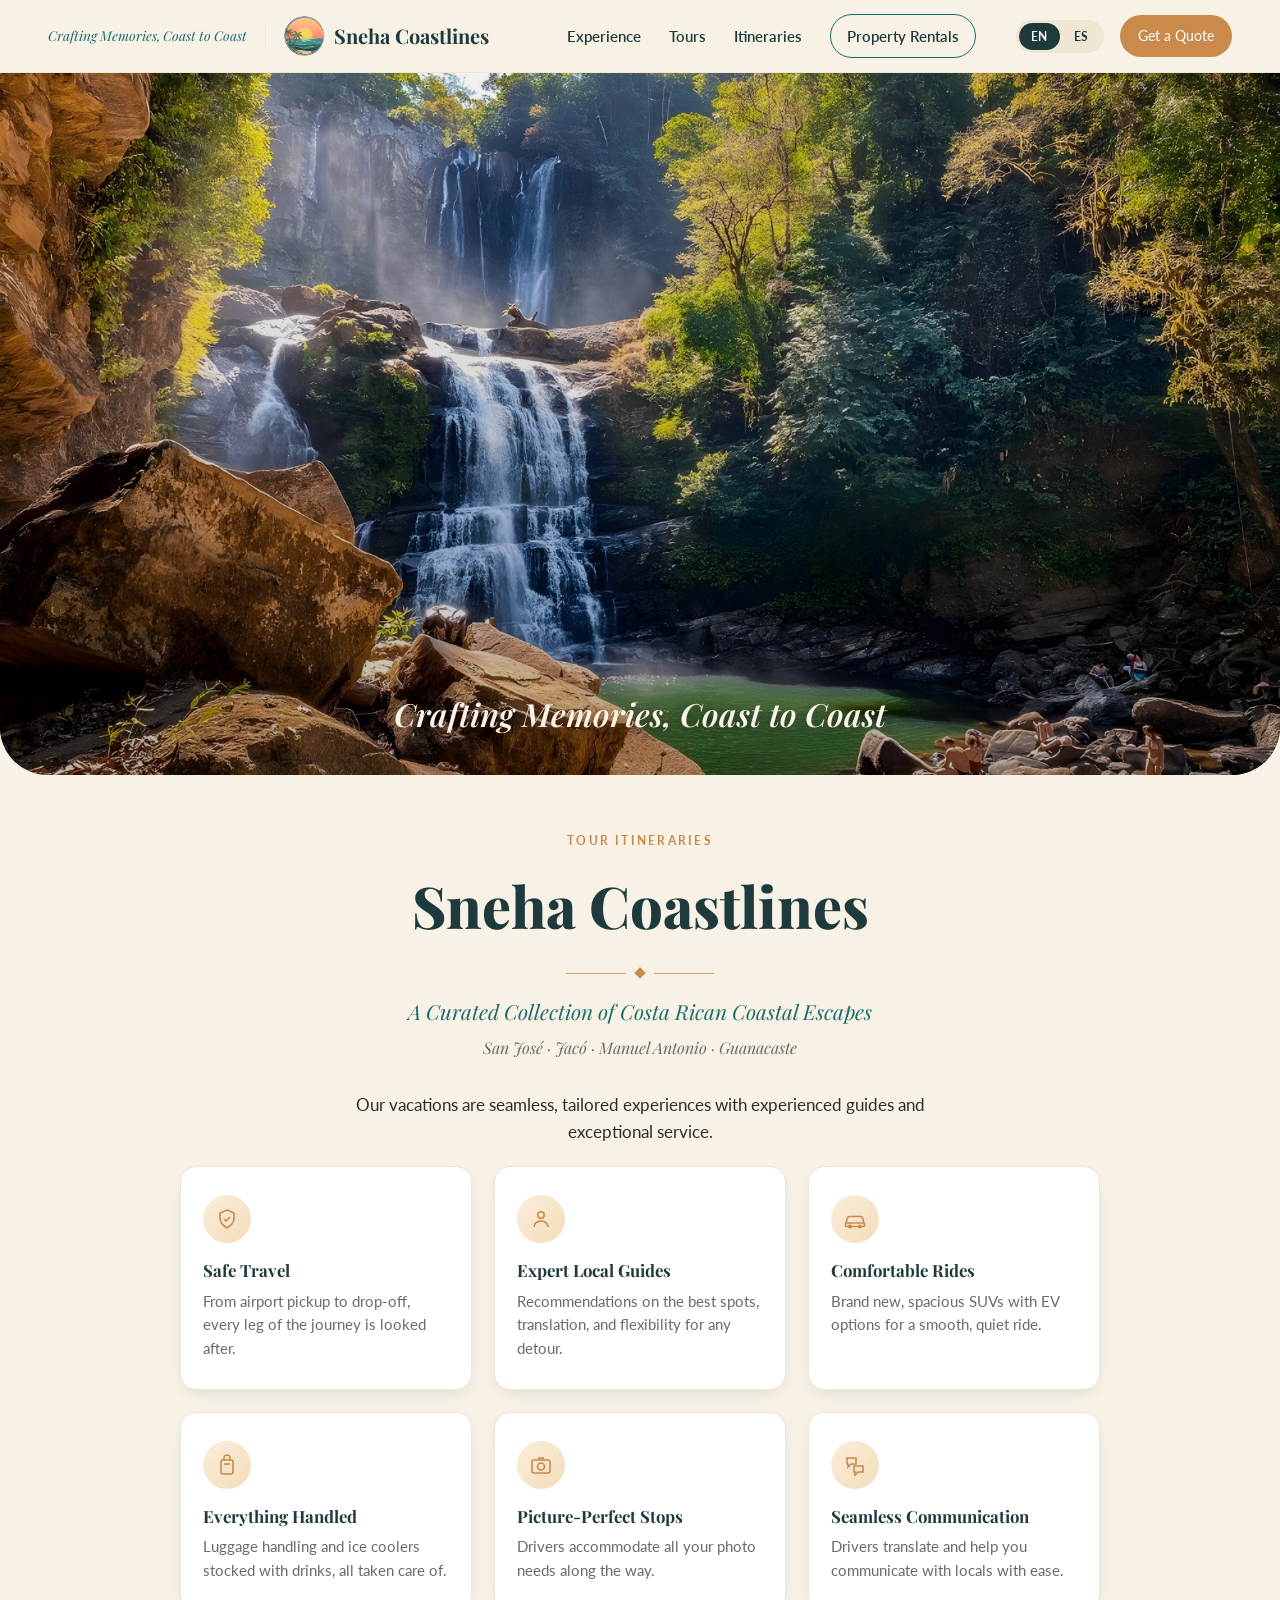
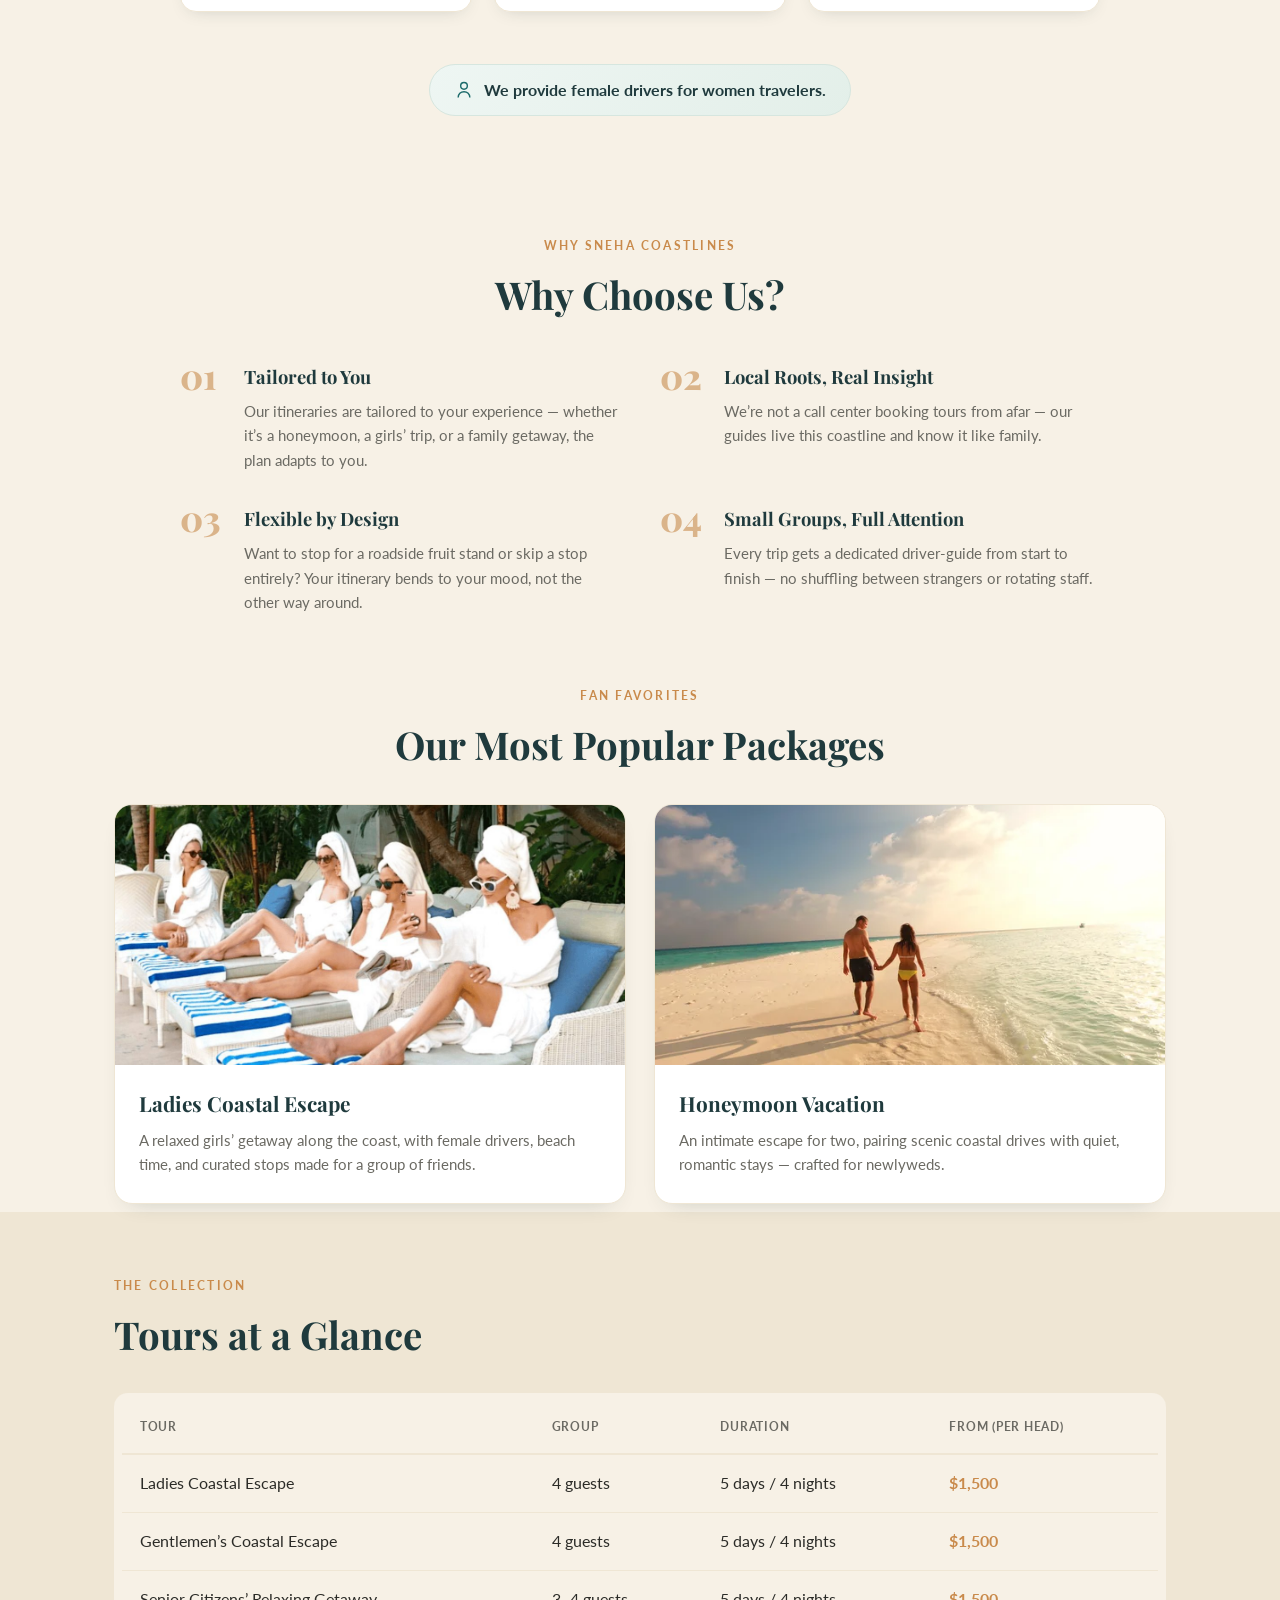
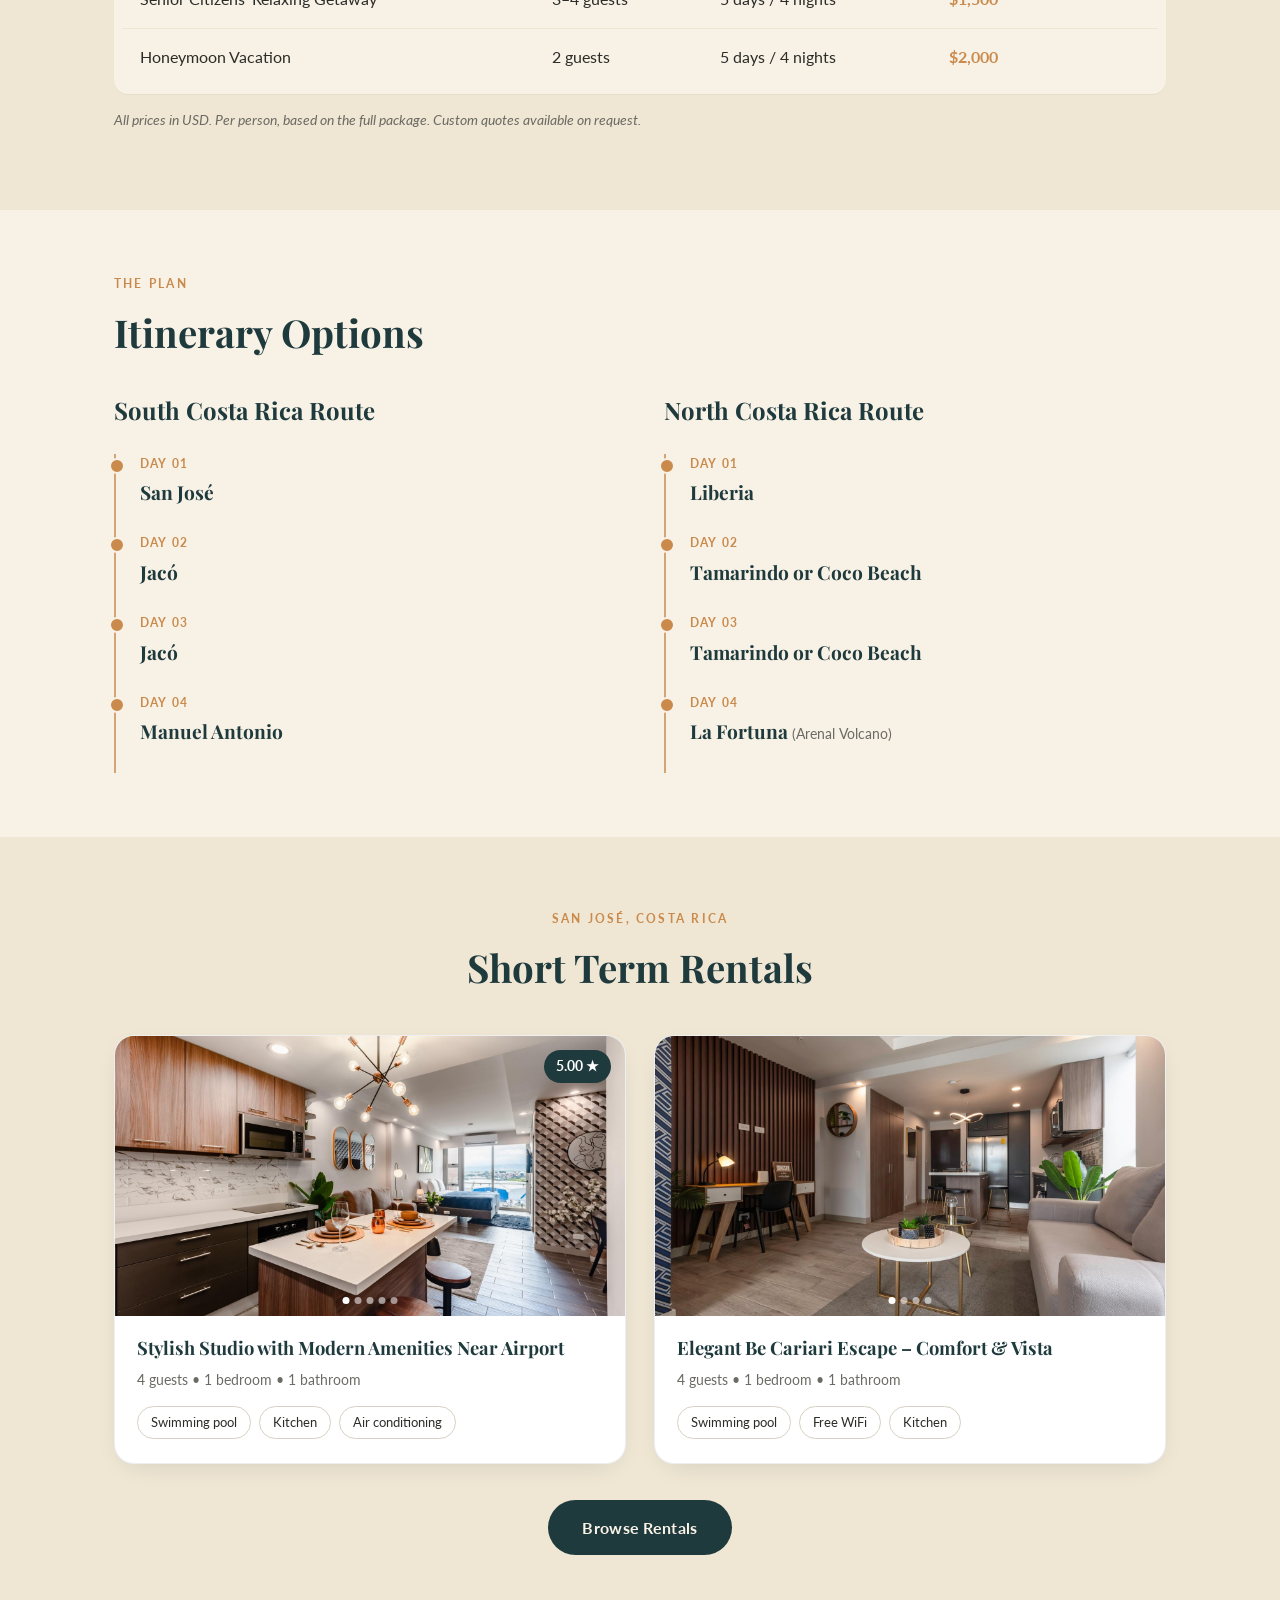
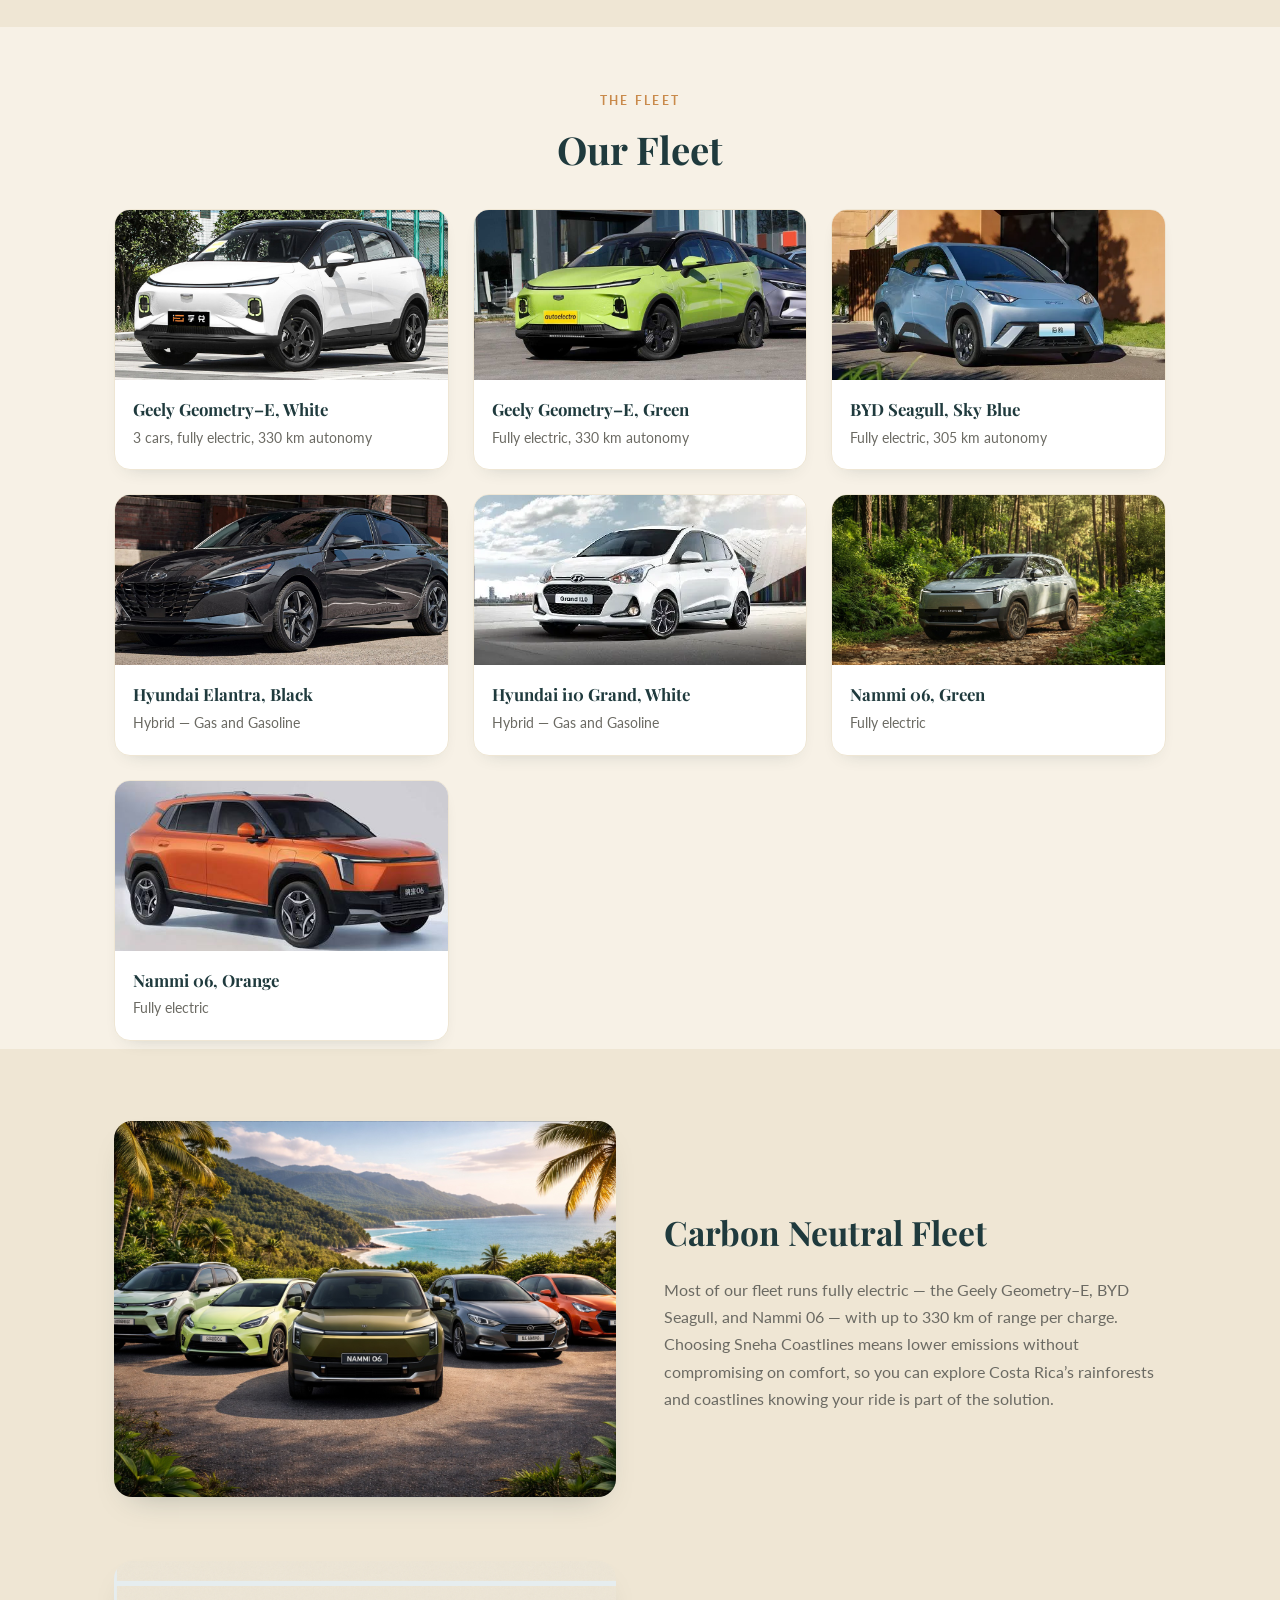
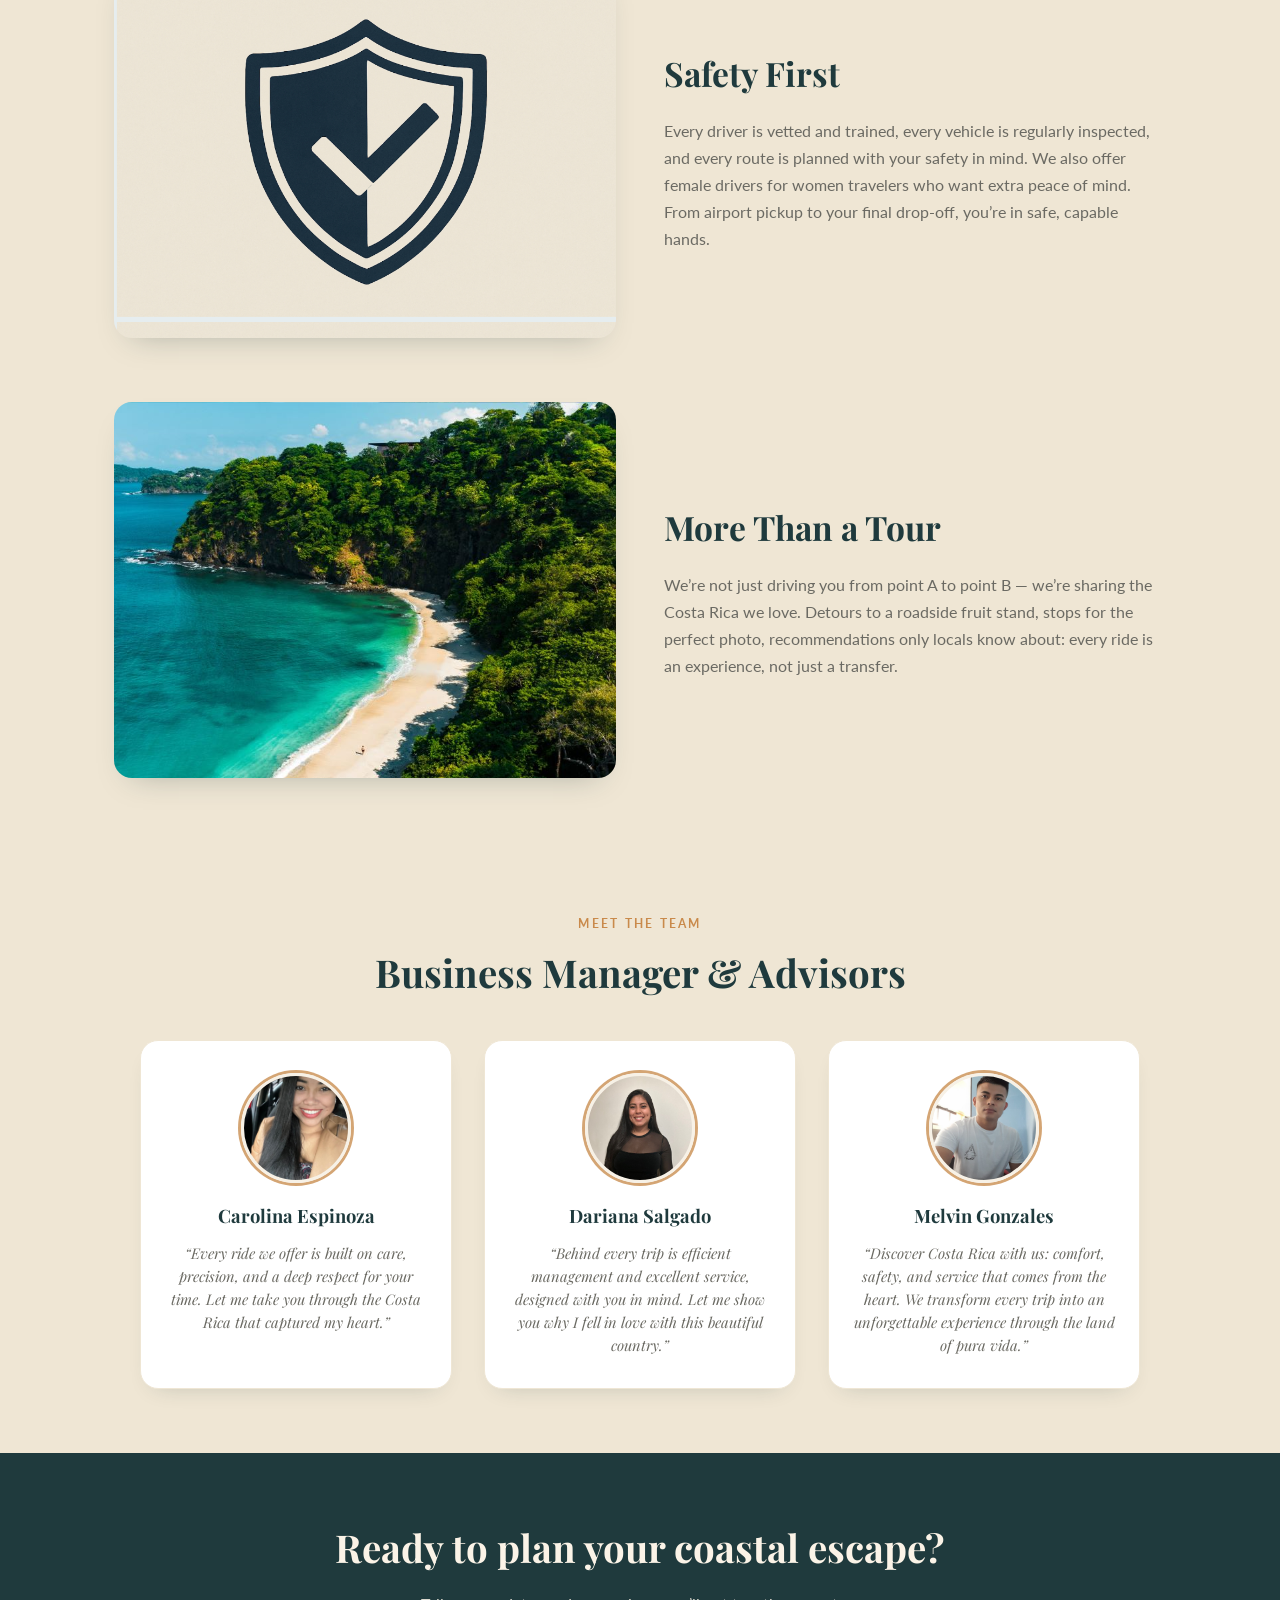
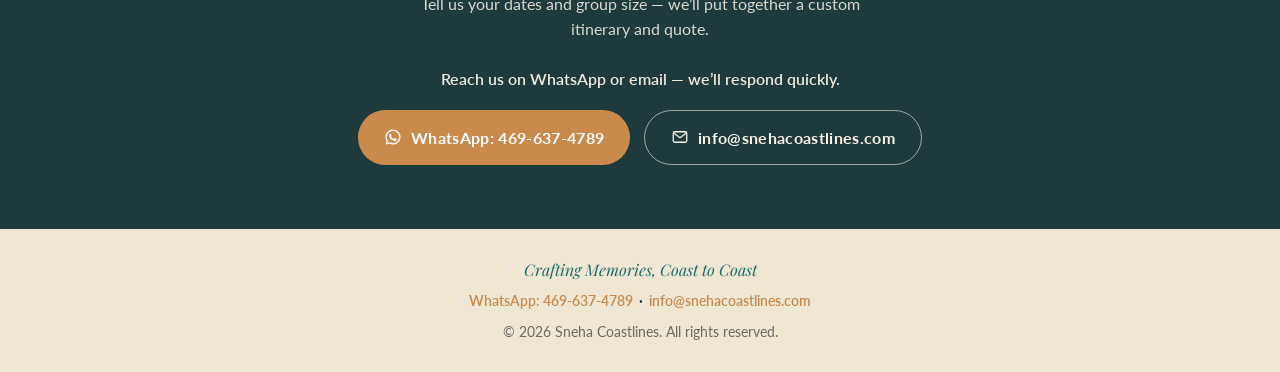
==== commit d13db989: "Added carousel with 4 images" ====
--- a/index.html
+++ b/index.html
@@ -40,8 +40,11 @@
 
   <main>
     <!-- HERO -->
-    <section class="hero">
-      <div class="hero-image" role="img" aria-label="Nauyaca Waterfalls cascading through the Costa Rican rainforest" style="background-image: url('assets/images/hero-waterfall.jpg');"></div>
+    <section class="hero" id="hero-carousel">
+      <div class="hero-slide active" style="background-image: url('assets/images/hero-waterfall.jpg');"></div>
+      <div class="hero-slide" style="background-image: url('assets/images/hero-volcano.jpg');"></div>
+      <div class="hero-slide" style="background-image: url('assets/images/hero-beach.jpg');"></div>
+      <div class="hero-slide" style="background-image: url('assets/images/hero-cove.jpg');"></div>
       <div class="hero-overlay"></div>
       <p class="hero-tagline" data-i18n="header.tagline">Crafting Memories, Coast to Coast</p>
     </section>
@@ -259,33 +262,33 @@
 
         <div class="rentals-grid">
 
-          <a class="rental-card" href="https://rentals.snehacoastlines.com/listings/566044" target="_blank" rel="noopener">
-            <div class="rental-image" style="background-image: url('assets/images/rentals/property-1.jpg');" role="img" aria-label="Stylish Studio with Modern Amenities Near Airport">
-              <div class="rental-dots"><span class="dot active"></span><span class="dot"></span><span class="dot"></span><span class="dot"></span></div>
+          <a class="rental-card" href="https://rentals.snehacoastlines.com/listings/566043" target="_blank" rel="noopener">
+            <div class="rental-image" style="background-image: url('assets/images/rentals/property-2.jpg');" role="img" aria-label="Stylish Studio with Modern Amenities Near Airport">
+              <div class="rental-rating">5.00 &#9733;</div>
+              <div class="rental-dots"><span class="dot active"></span><span class="dot"></span><span class="dot"></span><span class="dot"></span><span class="dot"></span></div>
             </div>
             <div class="rental-body">
               <h3>Stylish Studio with Modern Amenities Near Airport</h3>
               <p class="rental-stats">4 guests &bull; 1 bedroom &bull; 1 bathroom</p>
               <div class="rental-tags">
                 <span>Swimming pool</span>
-                <span>Free WiFi</span>
                 <span>Kitchen</span>
+                <span>Air conditioning</span>
               </div>
             </div>
           </a>
 
-          <a class="rental-card" href="https://rentals.snehacoastlines.com/listings/566043" target="_blank" rel="noopener">
-            <div class="rental-image" style="background-image: url('assets/images/rentals/property-2.jpg');" role="img" aria-label="Elegant Be Cariari Escape – Comfort & Vista">
-              <div class="rental-rating">5.00 &#9733;</div>
-              <div class="rental-dots"><span class="dot active"></span><span class="dot"></span><span class="dot"></span><span class="dot"></span><span class="dot"></span></div>
+          <a class="rental-card" href="https://rentals.snehacoastlines.com/listings/566044" target="_blank" rel="noopener">
+            <div class="rental-image" style="background-image: url('assets/images/rentals/property-1.jpg');" role="img" aria-label="Elegant Be Cariari Escape – Comfort & Vista">
+              <div class="rental-dots"><span class="dot active"></span><span class="dot"></span><span class="dot"></span><span class="dot"></span></div>
             </div>
             <div class="rental-body">
               <h3>Elegant Be Cariari Escape &ndash; Comfort &amp; Vista</h3>
               <p class="rental-stats">4 guests &bull; 1 bedroom &bull; 1 bathroom</p>
               <div class="rental-tags">
                 <span>Swimming pool</span>
+                <span>Free WiFi</span>
                 <span>Kitchen</span>
-                <span>Air conditioning</span>
               </div>
             </div>
           </a>
--- a/styles.css
+++ b/styles.css
@@ -199,23 +199,29 @@
     repeating-linear-gradient(45deg, rgba(255,255,255,0.04) 0 2px, transparent 2px 14px);
 }
 
-.hero-image {
+.hero-slide {
   position: absolute;
   inset: 0;
   background-size: cover;
   background-position: center;
   background-repeat: no-repeat;
   transform-origin: center center;
-  animation: hero-zoom 10s ease-in-out infinite alternate;
+  opacity: 0;
+  transition: opacity 1.2s ease-in-out;
+  animation: hero-zoom 14s ease-in-out infinite alternate;
+}
+
+.hero-slide.active {
+  opacity: 1;
 }
 
 @keyframes hero-zoom {
   from { transform: scale(1); }
-  to { transform: scale(1.15); }
+  to { transform: scale(1.1); }
 }
 
 @media (prefers-reduced-motion: reduce) {
-  .hero-image {
+  .hero-slide {
     animation: none;
   }
 }
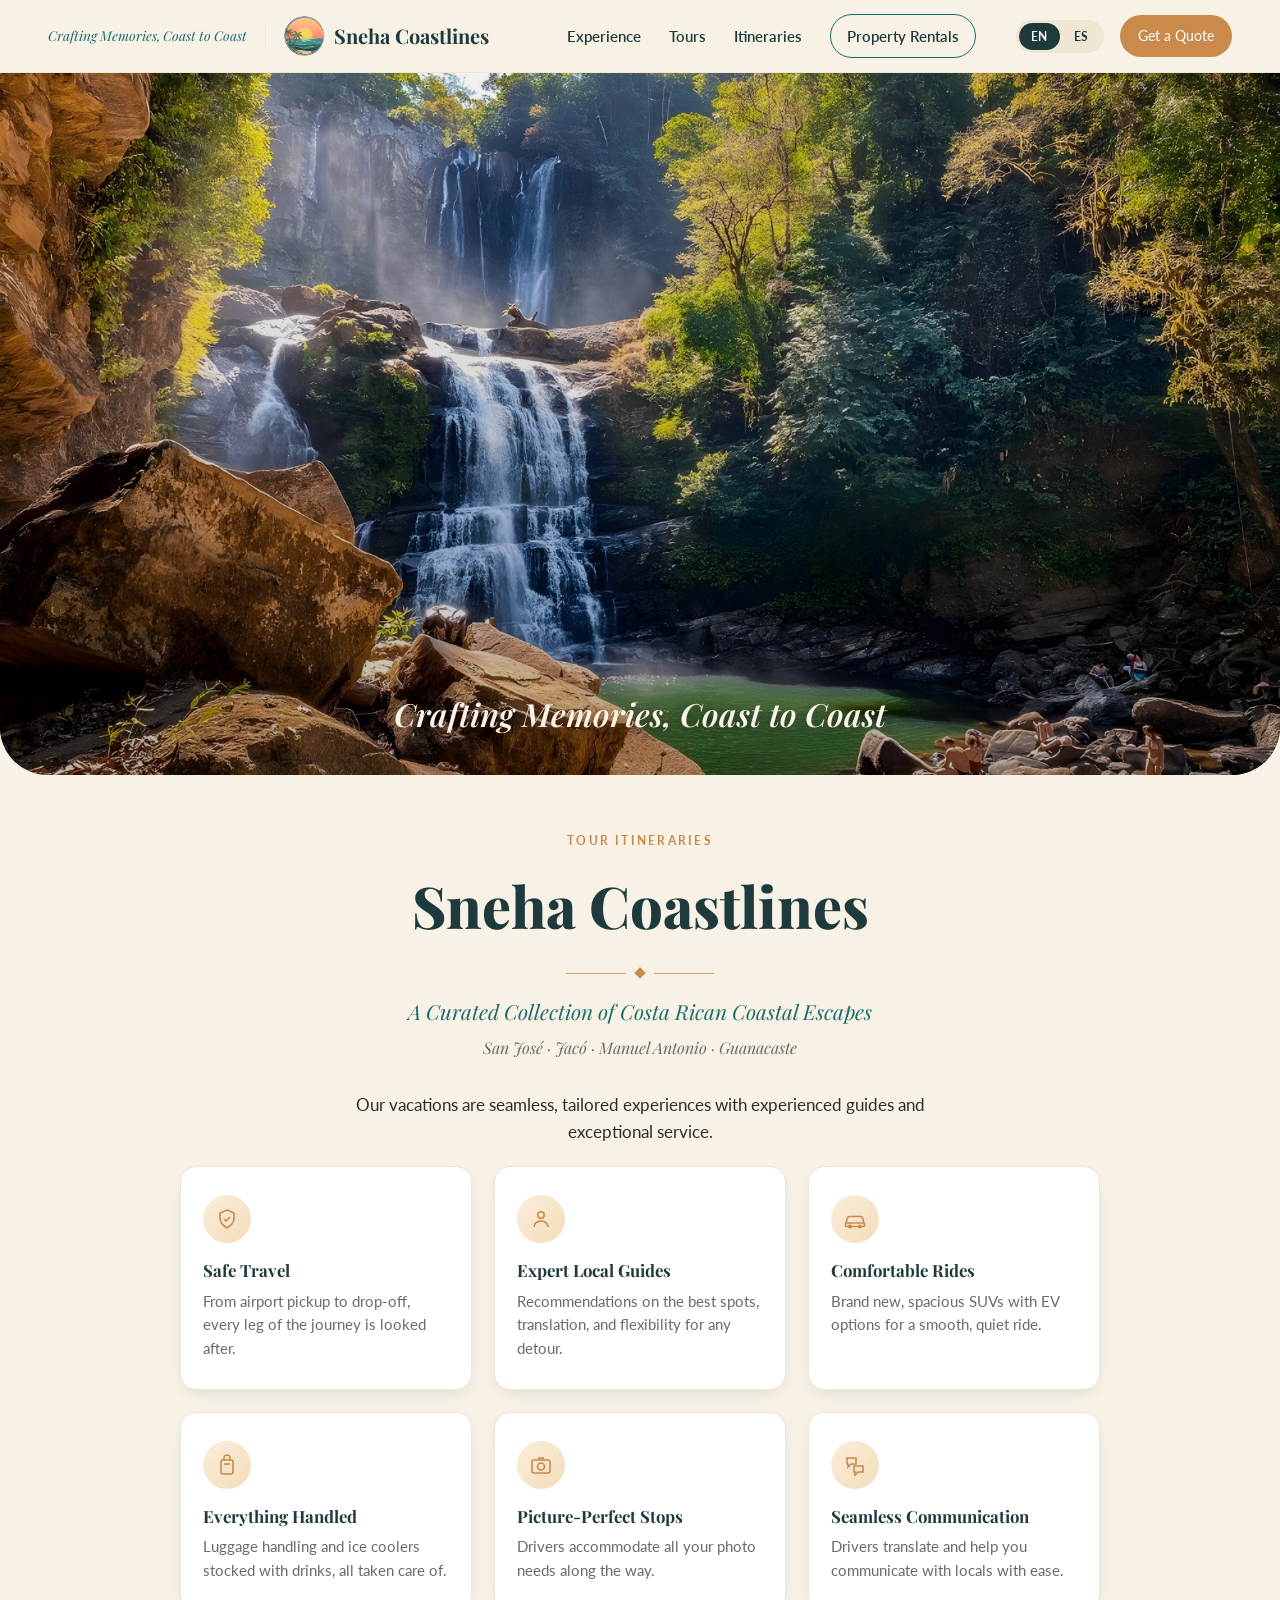
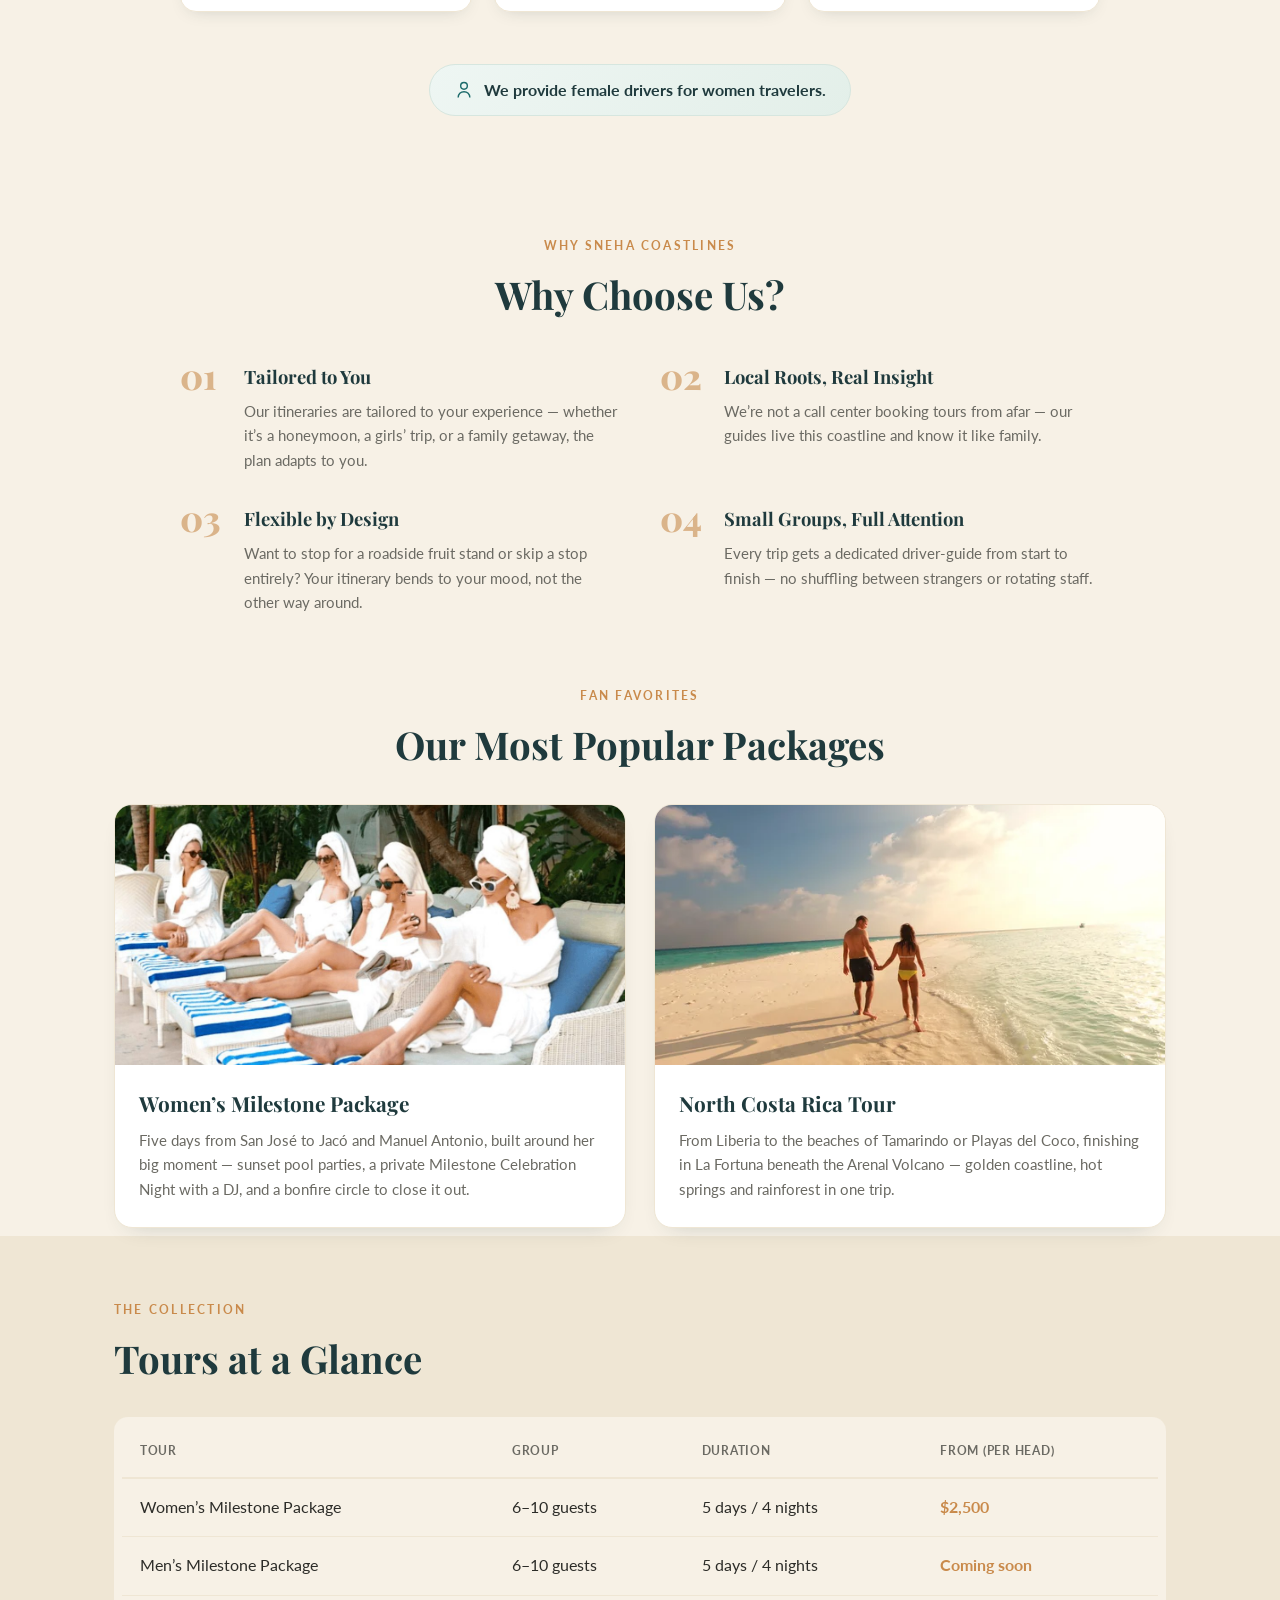
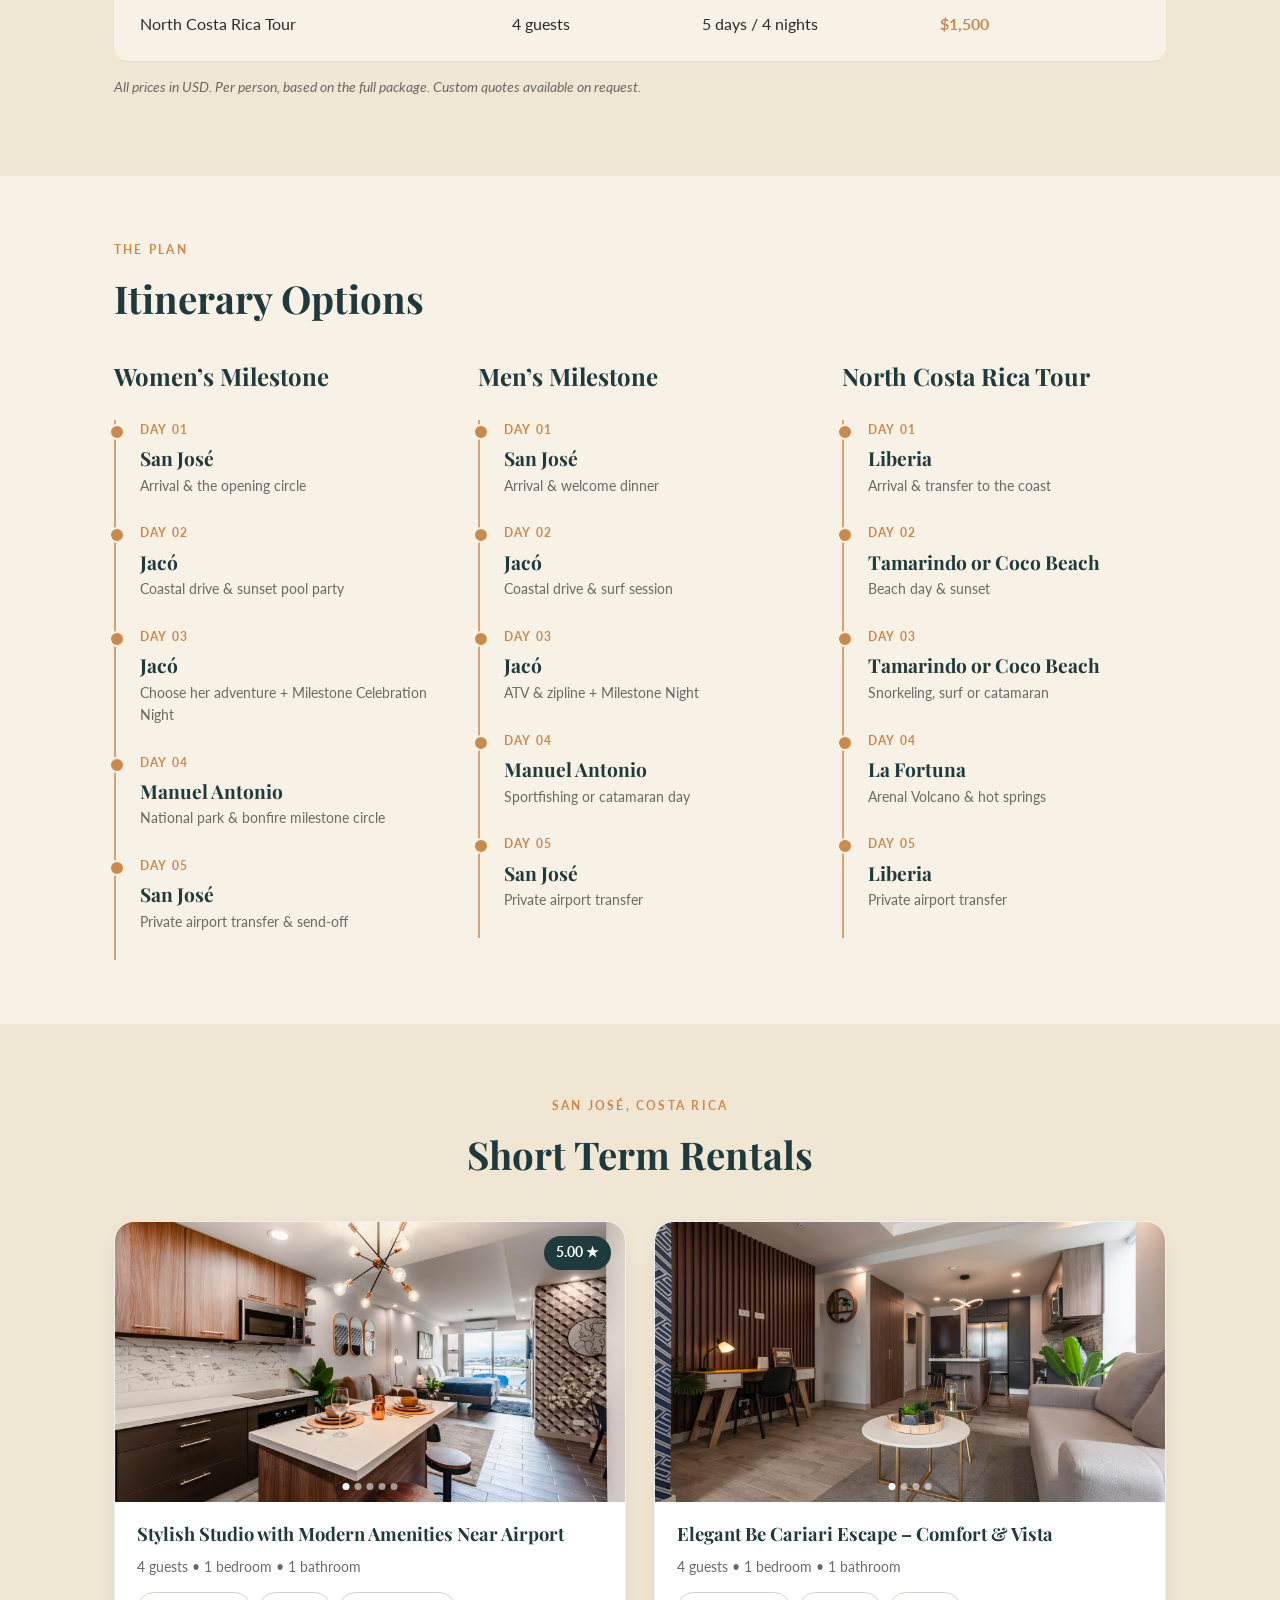
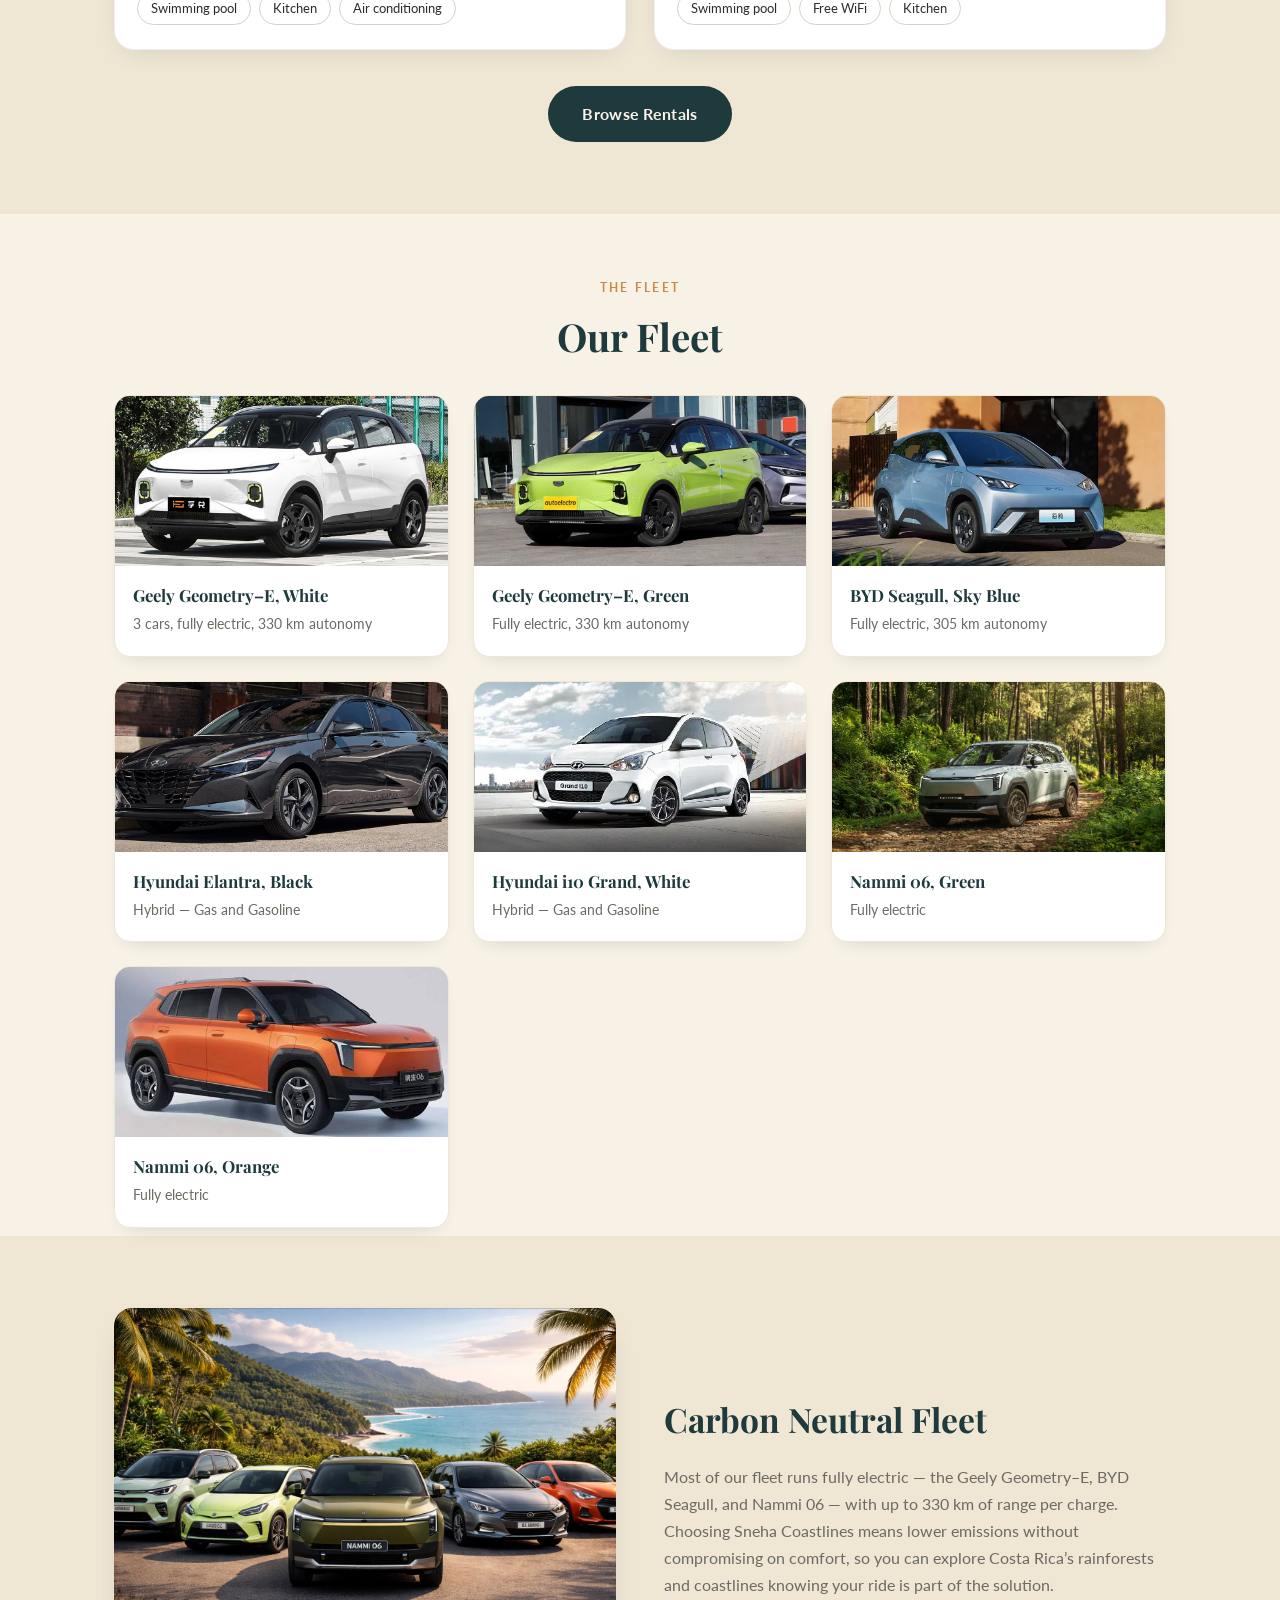
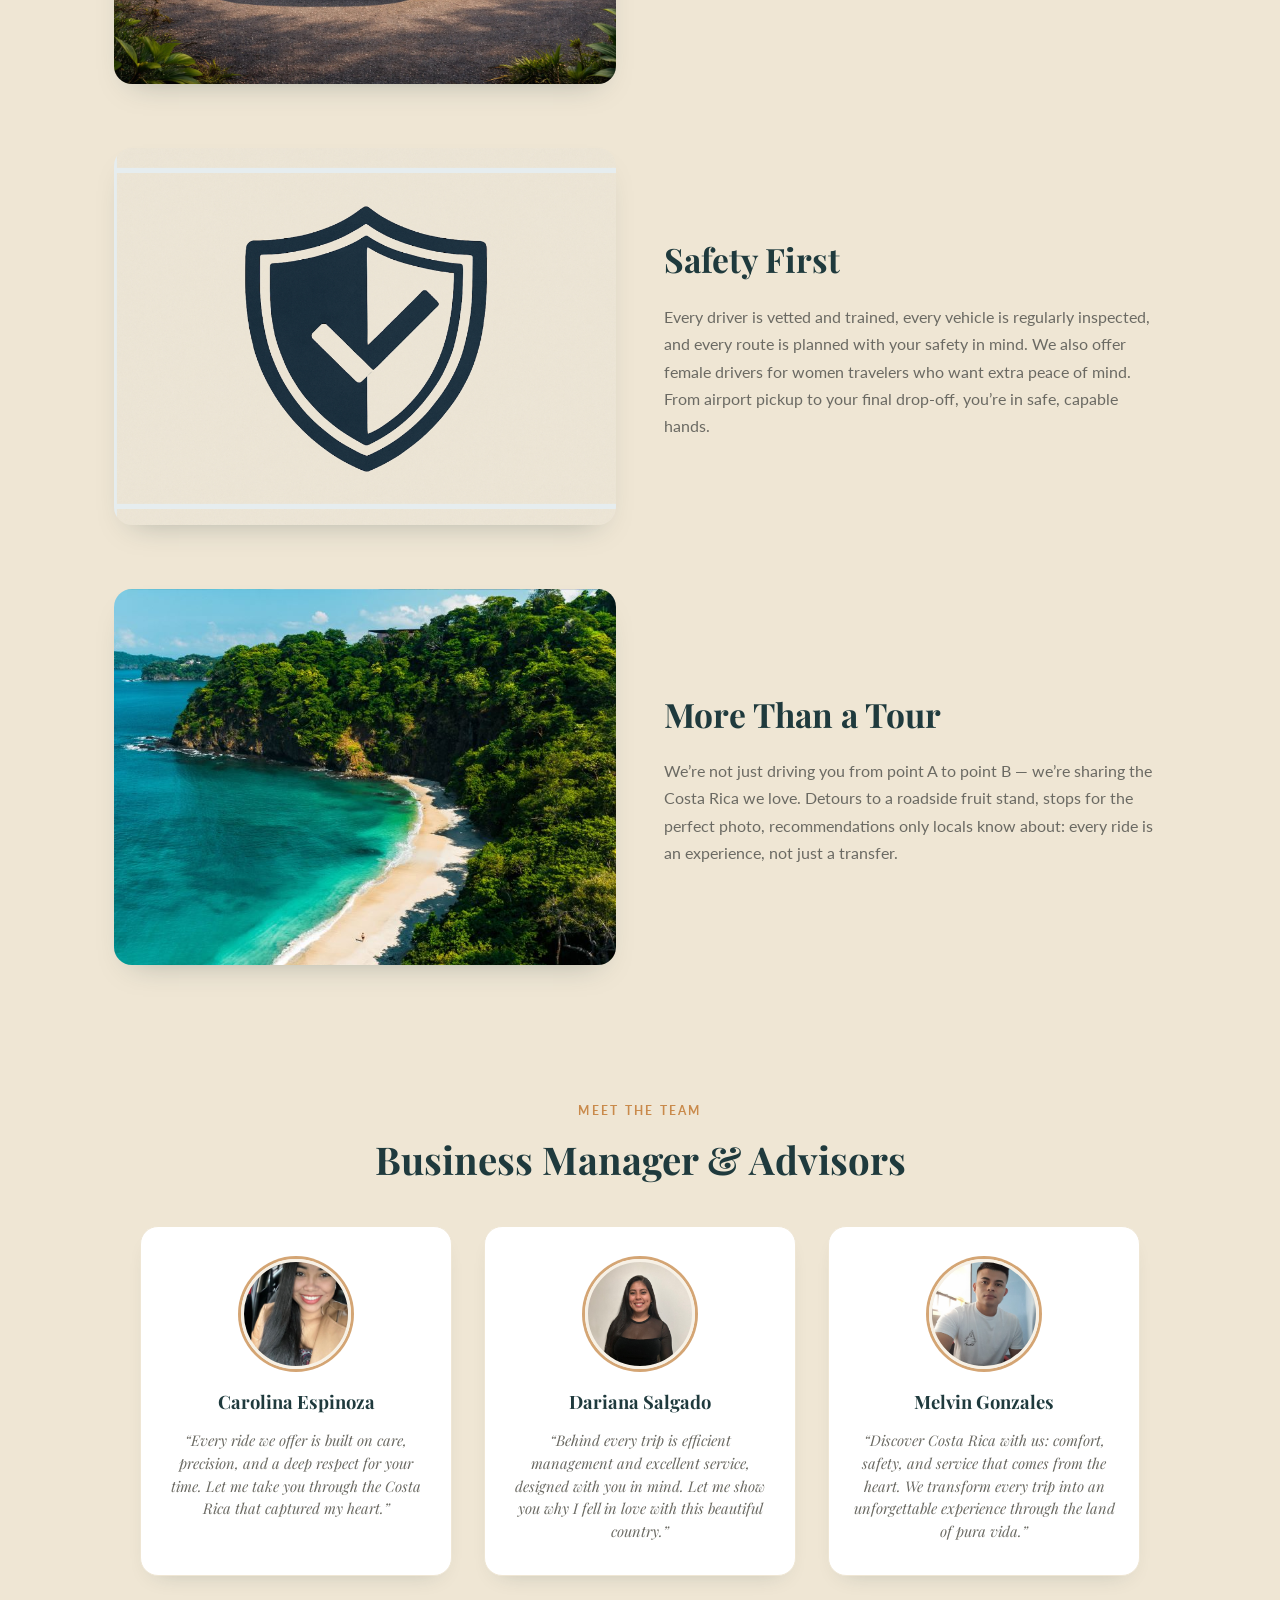
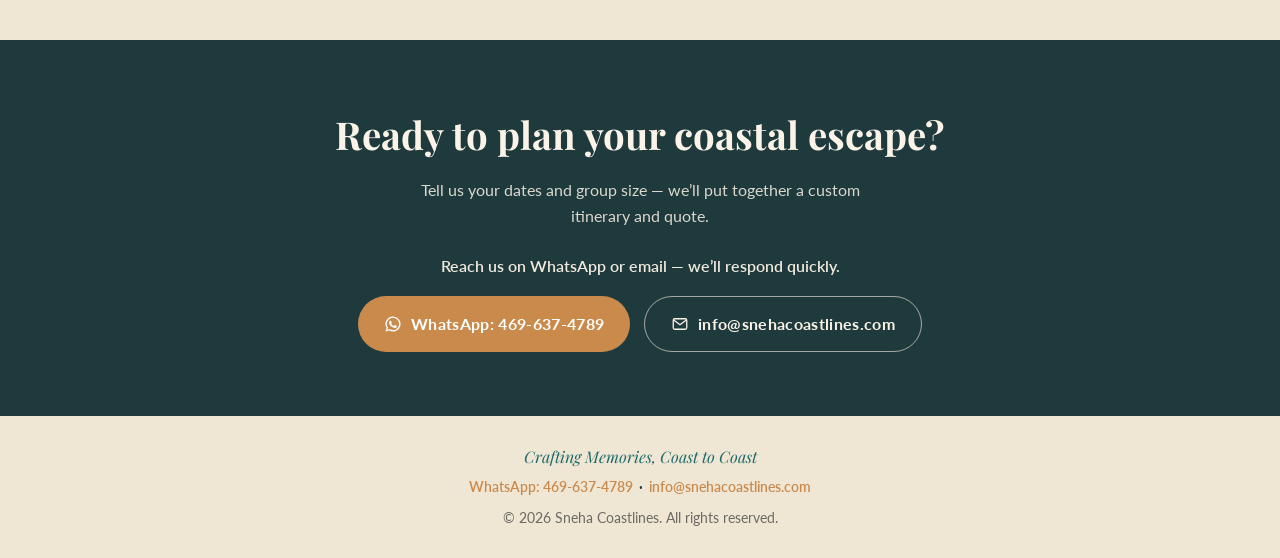
==== commit 0c919b95: "Update tours to Women's Milestone, Men's Milestone and North Costa Rica Co-Authored-By: Claude Opus " ====
--- a/index.html
+++ b/index.html
@@ -160,16 +160,16 @@
           <article class="popular-card">
             <div class="popular-image" style="background-image: url('assets/images/ladies-coastal-escape.jpg');" role="img" aria-label="A group of friends in white robes relaxing poolside under fringed umbrellas"></div>
             <div class="popular-body">
-              <h3 data-i18n="popular.ladies.title">Ladies Coastal Escape</h3>
-              <p data-i18n="popular.ladies.desc">A relaxed girls&rsquo; getaway along the coast, with female drivers, beach time, and curated stops made for a group of friends.</p>
+              <h3 data-i18n="popular.women.title">Women&rsquo;s Milestone Package</h3>
+              <p data-i18n="popular.women.desc">Five days from San José to Jacó and Manuel Antonio, built around her big moment &mdash; sunset pool parties, a private Milestone Celebration Night with a DJ, and a bonfire circle to close it out.</p>
             </div>
           </article>
 
           <article class="popular-card">
             <div class="popular-image" style="background-image: url('assets/images/honeymoon-vacation.jpg');" role="img" aria-label="A couple holding hands and walking along a sandy beach at sunset"></div>
             <div class="popular-body">
-              <h3 data-i18n="popular.honeymoon.title">Honeymoon Vacation</h3>
-              <p data-i18n="popular.honeymoon.desc">An intimate escape for two, pairing scenic coastal drives with quiet, romantic stays — crafted for newlyweds.</p>
+              <h3 data-i18n="popular.north.title">North Costa Rica Tour</h3>
+              <p data-i18n="popular.north.desc">From Liberia to the beaches of Tamarindo or Playas del Coco, finishing in La Fortuna beneath the Arenal Volcano &mdash; golden coastline, hot springs and rainforest in one trip.</p>
             </div>
           </article>
         </div>
@@ -194,29 +194,23 @@
             </thead>
             <tbody>
               <tr>
-                <td data-i18n="popular.ladies.title">Ladies Coastal Escape</td>
+                <td data-i18n="popular.women.title">Women&rsquo;s Milestone Package</td>
+                <td data-i18n="guests.610">6&ndash;10 guests</td>
+                <td data-i18n="duration.5d4n">5 days / 4 nights</td>
+                <td class="price">$2,500</td>
+              </tr>
+              <tr>
+                <td data-i18n="tours.men.name">Men&rsquo;s Milestone Package</td>
+                <td data-i18n="guests.610">6&ndash;10 guests</td>
+                <td data-i18n="duration.5d4n">5 days / 4 nights</td>
+                <td class="price" data-i18n="tours.comingSoon">Coming soon</td>
+              </tr>
+              <tr>
+                <td data-i18n="popular.north.title">North Costa Rica Tour</td>
                 <td data-i18n="guests.4">4 guests</td>
                 <td data-i18n="duration.5d4n">5 days / 4 nights</td>
                 <td class="price">$1,500</td>
               </tr>
-              <tr>
-                <td data-i18n="tours.gentlemen.name">Gentlemen&rsquo;s Coastal Escape</td>
-                <td data-i18n="guests.4">4 guests</td>
-                <td data-i18n="duration.5d4n">5 days / 4 nights</td>
-                <td class="price">$1,500</td>
-              </tr>
-              <tr>
-                <td data-i18n="tours.seniors.name">Senior Citizens&rsquo; Relaxing Getaway</td>
-                <td data-i18n="guests.34">3&ndash;4 guests</td>
-                <td data-i18n="duration.5d4n">5 days / 4 nights</td>
-                <td class="price">$1,500</td>
-              </tr>
-              <tr>
-                <td data-i18n="popular.honeymoon.title">Honeymoon Vacation</td>
-                <td data-i18n="guests.2">2 guests</td>
-                <td data-i18n="duration.5d4n">5 days / 4 nights</td>
-                <td class="price">$2,000</td>
-              </tr>
             </tbody>
           </table>
         </div>
@@ -232,22 +226,36 @@
 
         <div class="routes">
           <div class="route">
-            <h3 data-i18n="itin.south">South Costa Rica Route</h3>
+            <h3 data-i18n="itin.women">Women&rsquo;s Milestone</h3>
             <ol class="timeline">
-              <li><span class="day" data-i18n="day.01">Day 01</span><span class="place">San José</span></li>
-              <li><span class="day" data-i18n="day.02">Day 02</span><span class="place">Jacó</span></li>
-              <li><span class="day" data-i18n="day.03">Day 03</span><span class="place">Jacó</span></li>
-              <li><span class="day" data-i18n="day.04">Day 04</span><span class="place">Manuel Antonio</span></li>
+              <li><span class="day" data-i18n="day.01">Day 01</span><span class="place"><span>San José</span> <small data-i18n="itin.w1">Arrival &amp; the opening circle</small></span></li>
+              <li><span class="day" data-i18n="day.02">Day 02</span><span class="place"><span>Jacó</span> <small data-i18n="itin.w2">Coastal drive &amp; sunset pool party</small></span></li>
+              <li><span class="day" data-i18n="day.03">Day 03</span><span class="place"><span>Jacó</span> <small data-i18n="itin.w3">Choose her adventure + Milestone Celebration Night</small></span></li>
+              <li><span class="day" data-i18n="day.04">Day 04</span><span class="place"><span>Manuel Antonio</span> <small data-i18n="itin.w4">National park &amp; bonfire milestone circle</small></span></li>
+              <li><span class="day" data-i18n="day.05">Day 05</span><span class="place"><span>San José</span> <small data-i18n="itin.w5">Private airport transfer &amp; send-off</small></span></li>
             </ol>
           </div>
 
           <div class="route">
-            <h3 data-i18n="itin.north">North Costa Rica Route</h3>
+            <!-- Placeholder itinerary: replace once Men's Milestone details are final -->
+            <h3 data-i18n="itin.men">Men&rsquo;s Milestone</h3>
             <ol class="timeline">
-              <li><span class="day" data-i18n="day.01">Day 01</span><span class="place">Liberia</span></li>
-              <li><span class="day" data-i18n="day.02">Day 02</span><span class="place" data-i18n="place.tamarindoCoco">Tamarindo or Coco Beach</span></li>
-              <li><span class="day" data-i18n="day.03">Day 03</span><span class="place" data-i18n="place.tamarindoCoco">Tamarindo or Coco Beach</span></li>
-              <li><span class="day" data-i18n="day.04">Day 04</span><span class="place">La Fortuna <small data-i18n="place.arenal">(Arenal Volcano)</small></span></li>
+              <li><span class="day" data-i18n="day.01">Day 01</span><span class="place"><span>San José</span> <small data-i18n="itin.m1">Arrival &amp; welcome dinner</small></span></li>
+              <li><span class="day" data-i18n="day.02">Day 02</span><span class="place"><span>Jacó</span> <small data-i18n="itin.m2">Coastal drive &amp; surf session</small></span></li>
+              <li><span class="day" data-i18n="day.03">Day 03</span><span class="place"><span>Jacó</span> <small data-i18n="itin.m3">ATV &amp; zipline + Milestone Night</small></span></li>
+              <li><span class="day" data-i18n="day.04">Day 04</span><span class="place"><span>Manuel Antonio</span> <small data-i18n="itin.m4">Sportfishing or catamaran day</small></span></li>
+              <li><span class="day" data-i18n="day.05">Day 05</span><span class="place"><span>San José</span> <small data-i18n="itin.m5">Private airport transfer</small></span></li>
+            </ol>
+          </div>
+
+          <div class="route">
+            <h3 data-i18n="itin.north">North Costa Rica Tour</h3>
+            <ol class="timeline">
+              <li><span class="day" data-i18n="day.01">Day 01</span><span class="place"><span>Liberia</span> <small data-i18n="itin.n1">Arrival &amp; transfer to the coast</small></span></li>
+              <li><span class="day" data-i18n="day.02">Day 02</span><span class="place"><span data-i18n="place.tamarindoCoco">Tamarindo or Coco Beach</span> <small data-i18n="itin.n2">Beach day &amp; sunset</small></span></li>
+              <li><span class="day" data-i18n="day.03">Day 03</span><span class="place"><span data-i18n="place.tamarindoCoco">Tamarindo or Coco Beach</span> <small data-i18n="itin.n3">Snorkeling, surf or catamaran</small></span></li>
+              <li><span class="day" data-i18n="day.04">Day 04</span><span class="place"><span>La Fortuna</span> <small data-i18n="itin.n4">Arenal Volcano &amp; hot springs</small></span></li>
+              <li><span class="day" data-i18n="day.05">Day 05</span><span class="place"><span>Liberia</span> <small data-i18n="itin.n5">Private airport transfer</small></span></li>
             </ol>
           </div>
         </div>
--- a/styles.css
+++ b/styles.css
@@ -621,8 +621,8 @@
 
 .routes {
   display: grid;
-  grid-template-columns: 1fr 1fr;
-  gap: 48px;
+  grid-template-columns: repeat(3, 1fr);
+  gap: 40px;
 }
 
 .route h3 {
@@ -672,6 +672,8 @@
 }
 
 .timeline .place small {
+  display: block;
+  margin-top: 2px;
   font-family: var(--font-body);
   font-weight: 400;
   font-size: 0.85rem;
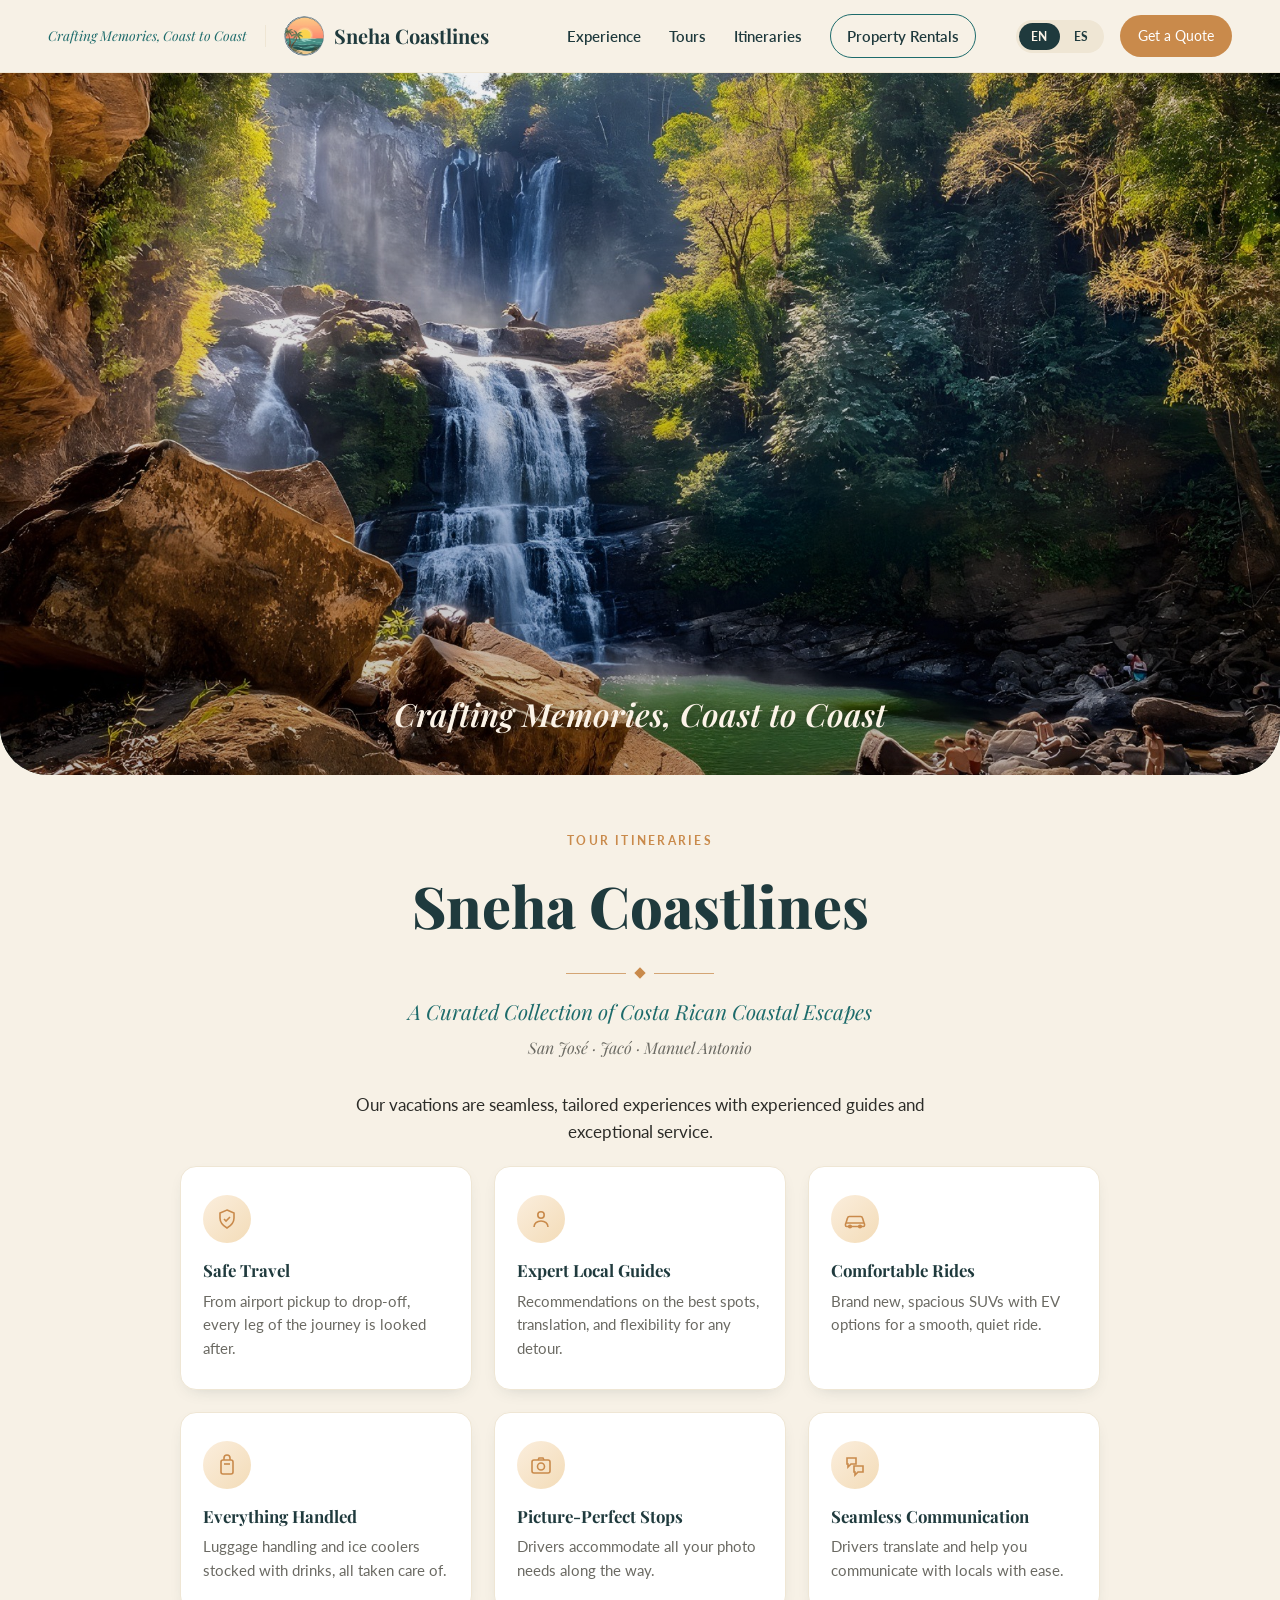
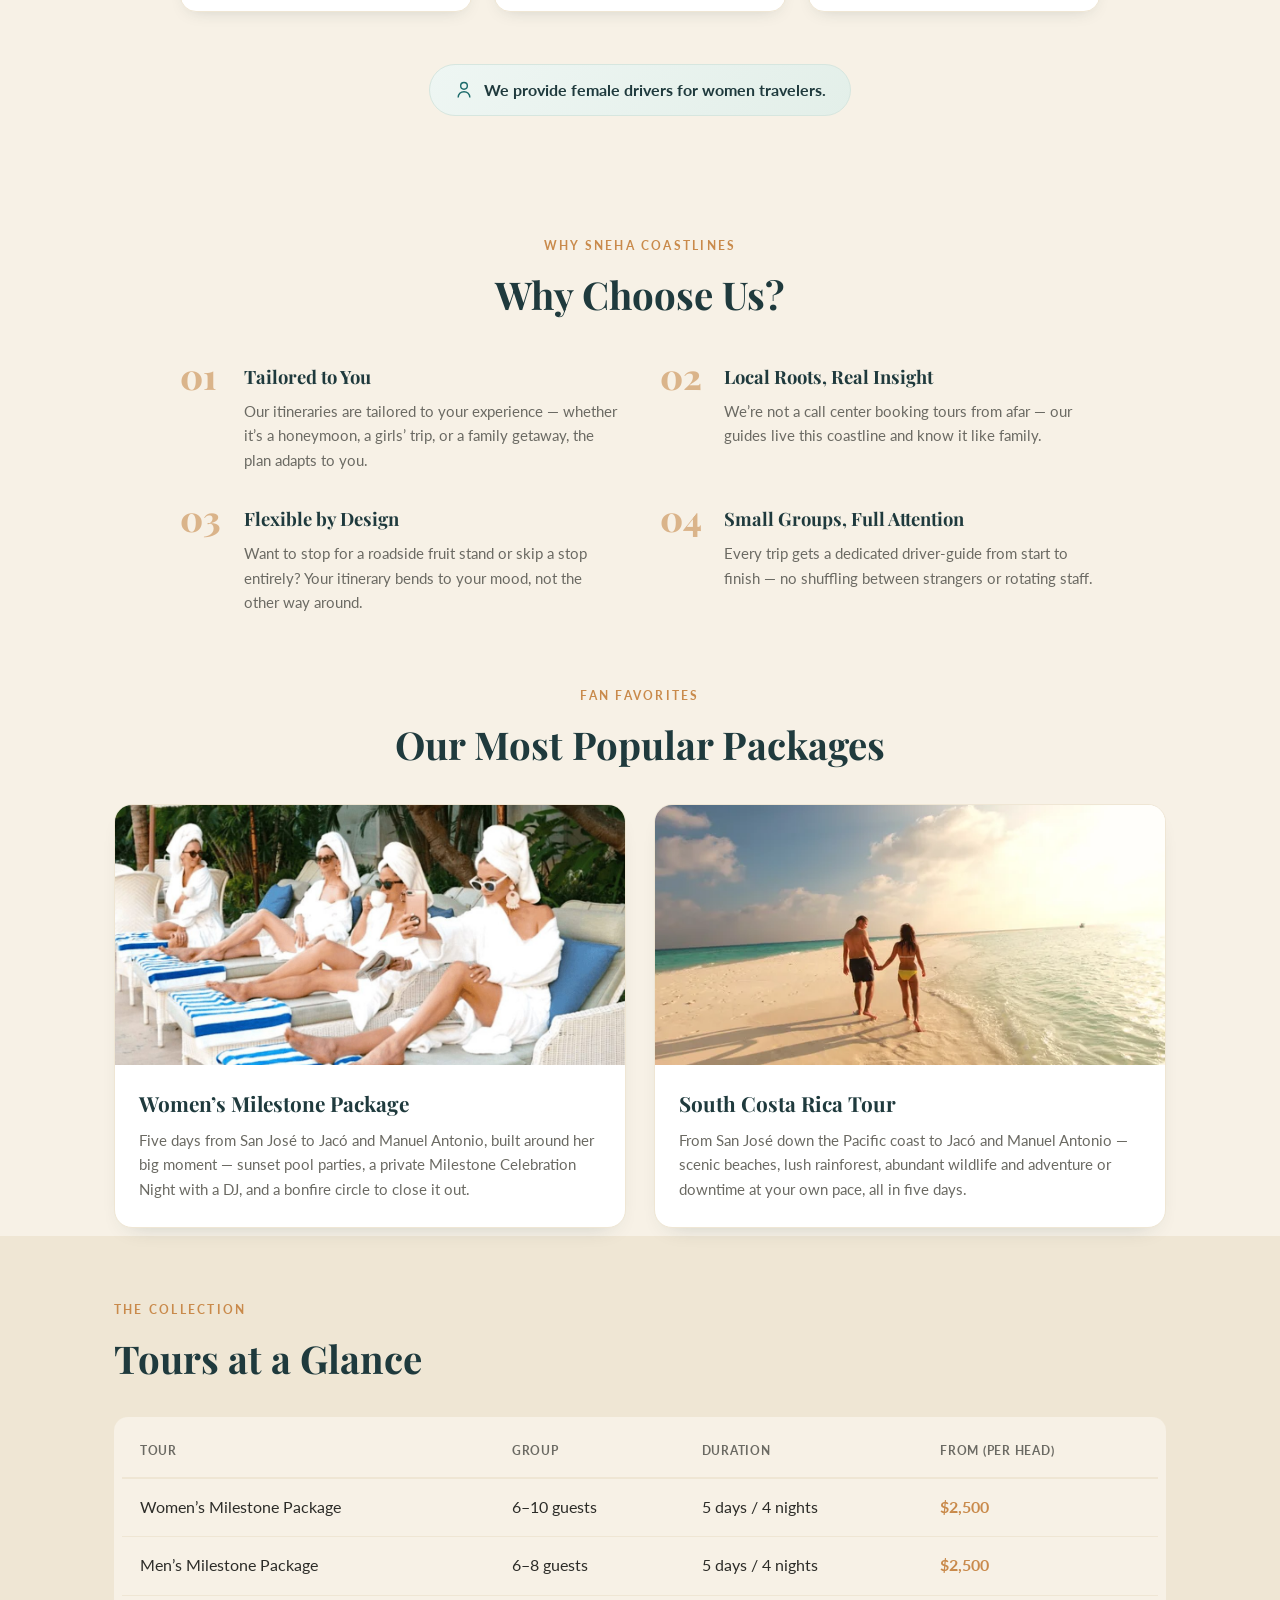
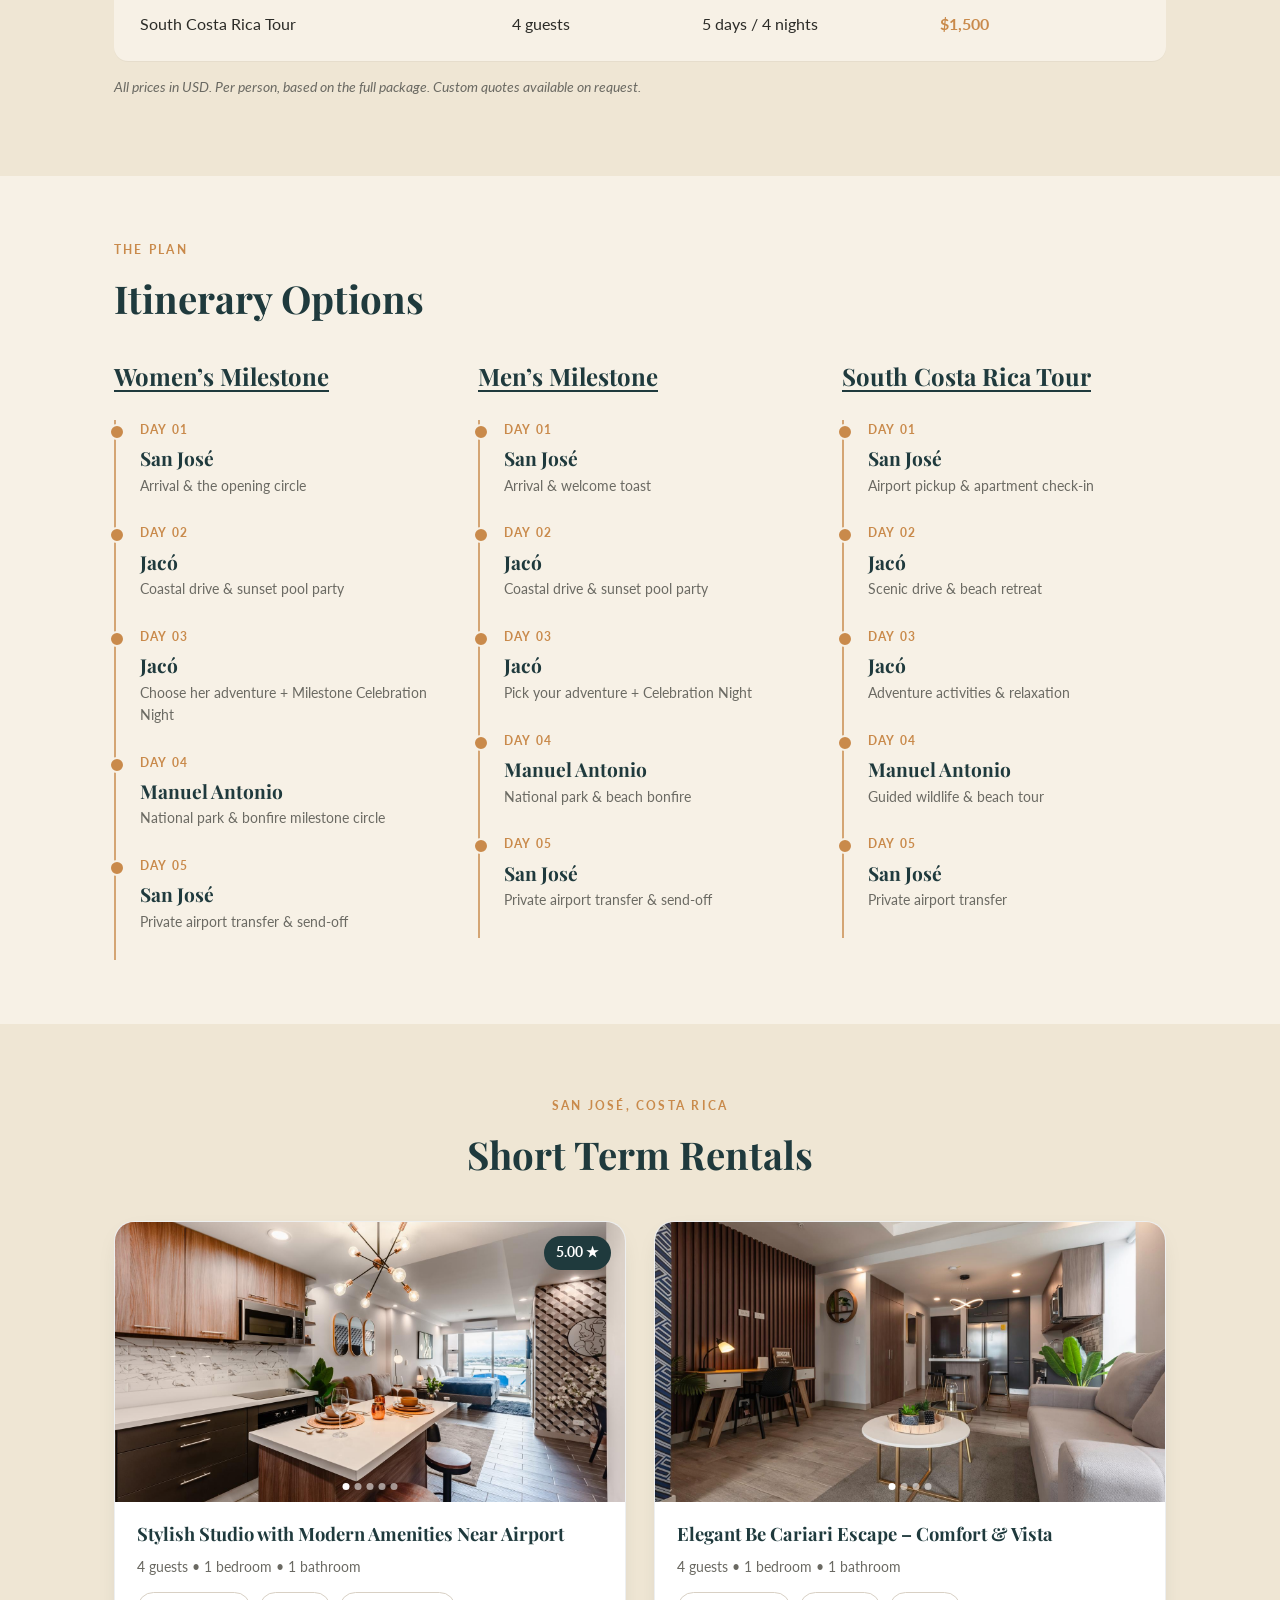
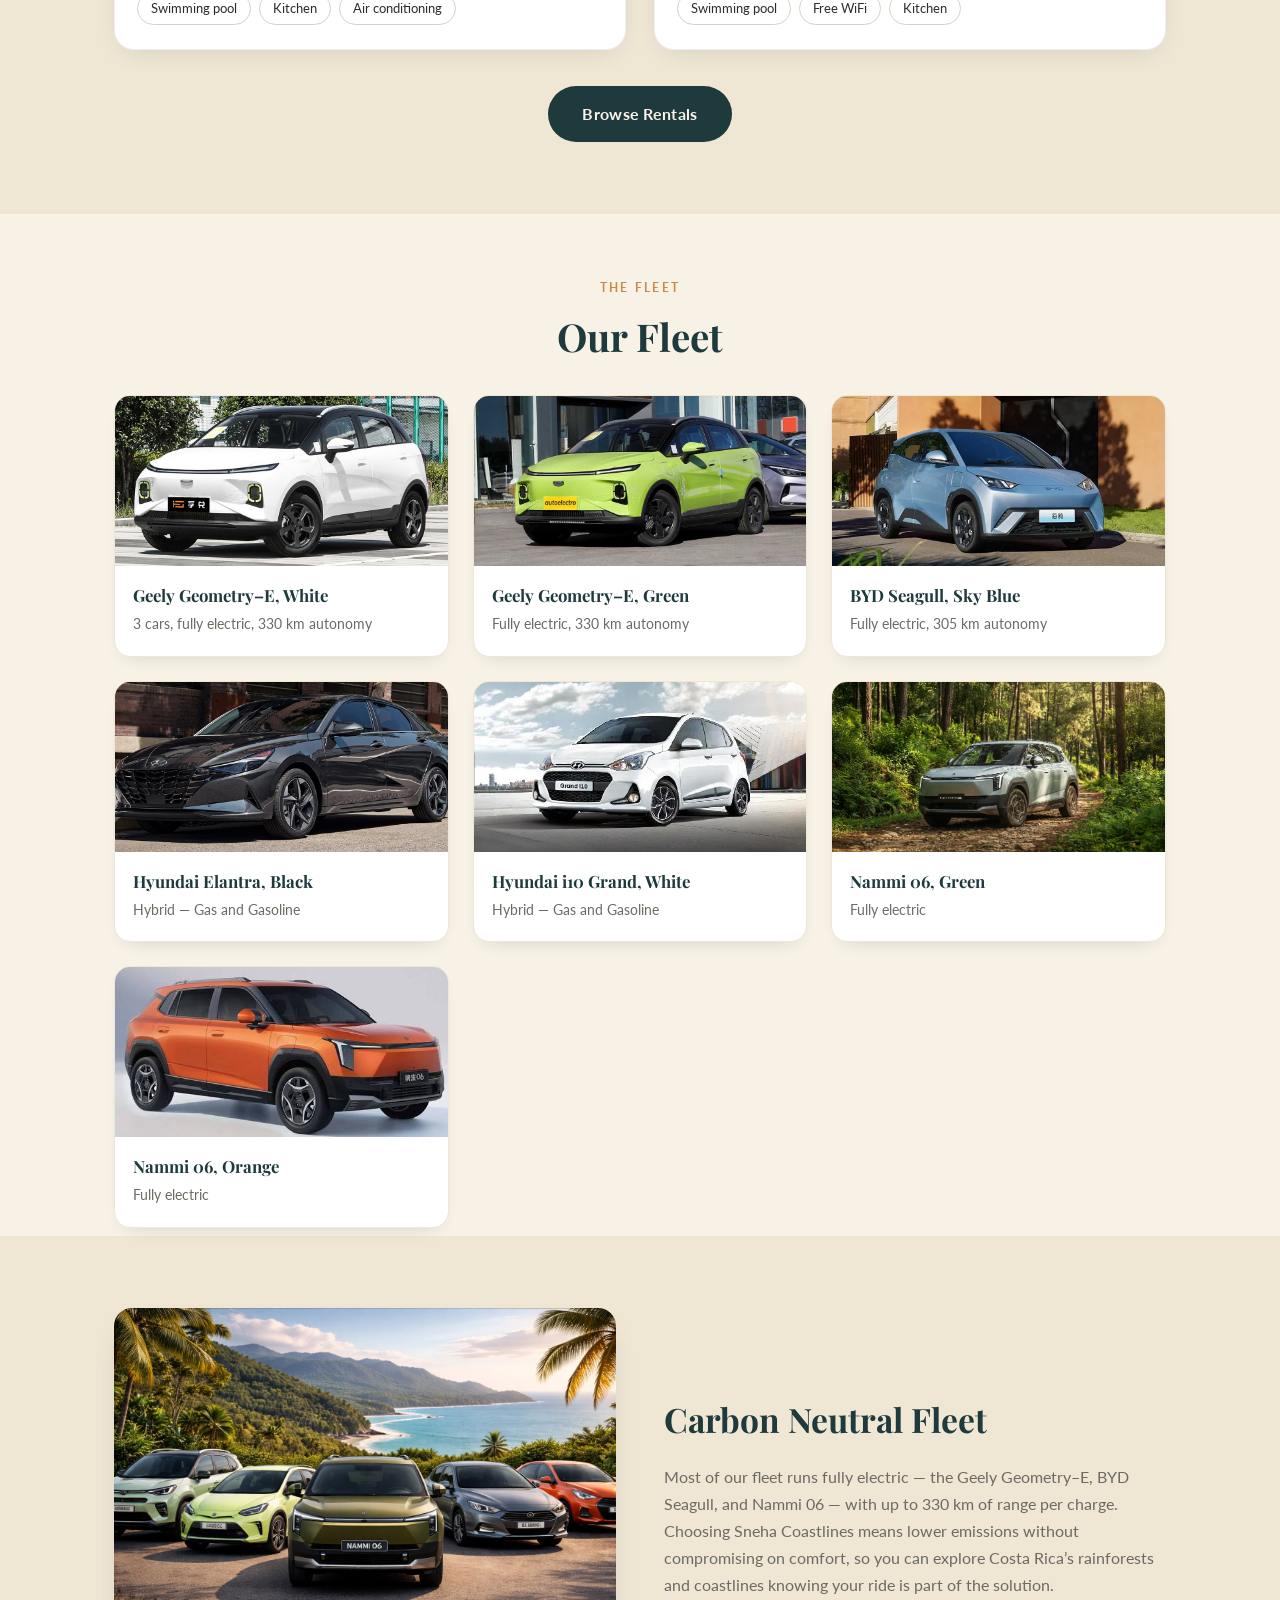
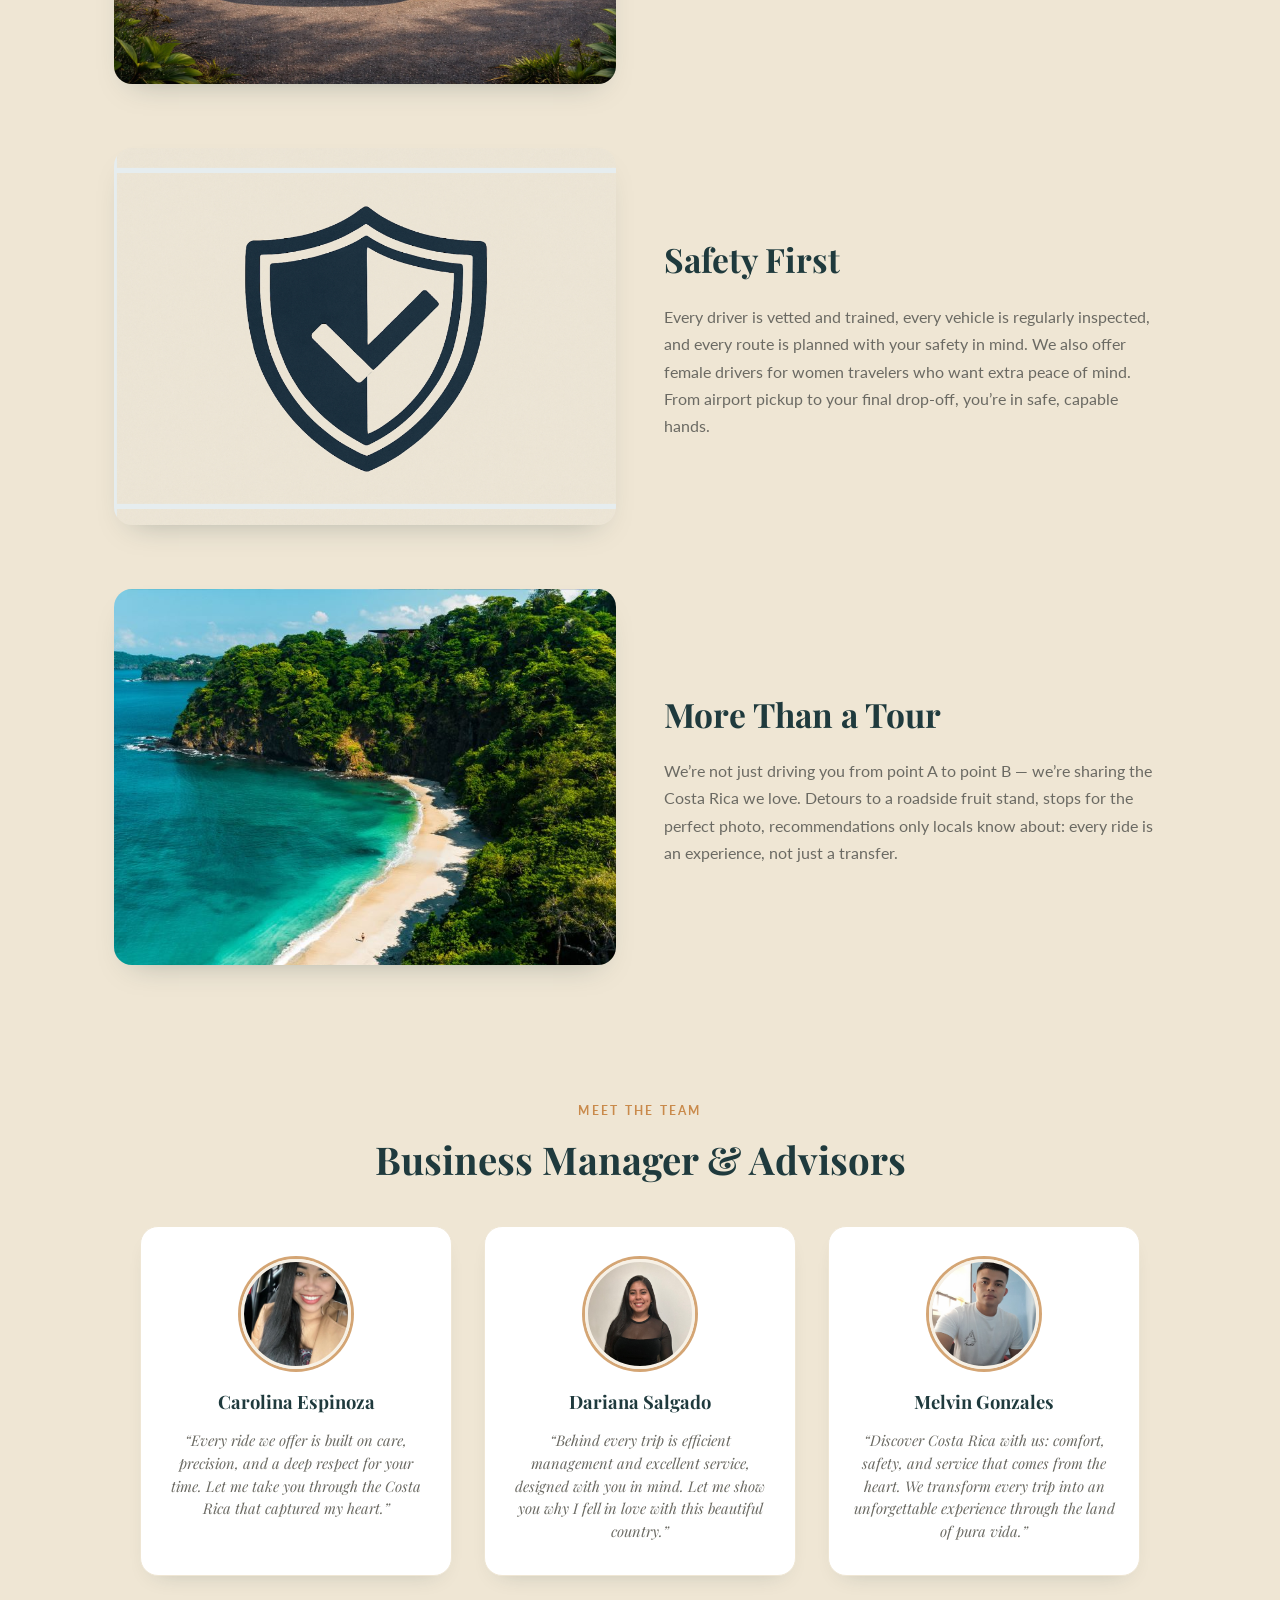
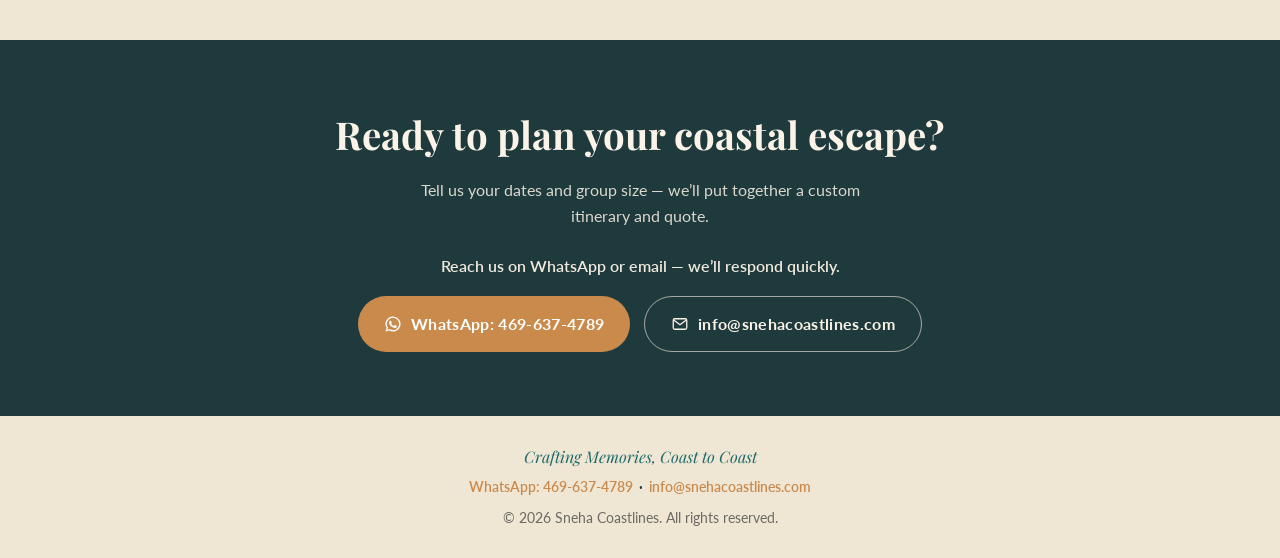
==== commit 8eae37cd: "Update homepage itineraries: Men's Milestone, South Costa Rica, linked tour pages Co-Authored-By: Cl" ====
--- a/index.html
+++ b/index.html
@@ -4,11 +4,11 @@
   <meta charset="UTF-8" />
   <meta name="viewport" content="width=device-width, initial-scale=1.0" />
   <title>Sneha Coastlines | Costa Rican Coastal Tour Itineraries</title>
-  <meta name="description" content="Curated Costa Rican coastal escapes — San José, Jacó, Manuel Antonio, Guanacaste. Seamless, tailored tours with expert local guides." />
+  <meta name="description" content="Curated Costa Rican coastal escapes — San José, Jacó, Manuel Antonio. Seamless, tailored tours with expert local guides." />
   <link rel="preconnect" href="https://fonts.googleapis.com">
   <link rel="preconnect" href="https://fonts.gstatic.com" crossorigin>
   <link href="https://fonts.googleapis.com/css2?family=Playfair+Display:wght@600;700;800&family=Lato:wght@300;400;600;700&display=swap" rel="stylesheet">
-  <link rel="stylesheet" href="styles.css" />
+  <link rel="stylesheet" href="styles.css?v=2" />
 </head>
 <body>
 
@@ -54,7 +54,7 @@
       <h1>Sneha Coastlines</h1>
       <div class="divider" aria-hidden="true"><span></span><i></i><span></span></div>
       <p class="subtitle" data-i18n="hero.subtitle">A Curated Collection of Costa Rican Coastal Escapes</p>
-      <p class="locations">San José &middot; Jacó &middot; Manuel Antonio &middot; Guanacaste</p>
+      <p class="locations">San José &middot; Jacó &middot; Manuel Antonio</p>
 
       <p class="lede" data-i18n="hero.lede">Our vacations are seamless, tailored experiences with experienced guides and exceptional service.</p>
 
@@ -168,8 +168,8 @@
           <article class="popular-card">
             <div class="popular-image" style="background-image: url('assets/images/honeymoon-vacation.jpg');" role="img" aria-label="A couple holding hands and walking along a sandy beach at sunset"></div>
             <div class="popular-body">
-              <h3 data-i18n="popular.north.title">North Costa Rica Tour</h3>
-              <p data-i18n="popular.north.desc">From Liberia to the beaches of Tamarindo or Playas del Coco, finishing in La Fortuna beneath the Arenal Volcano &mdash; golden coastline, hot springs and rainforest in one trip.</p>
+              <h3 data-i18n="popular.south.title">South Costa Rica Tour</h3>
+              <p data-i18n="popular.south.desc">From San José down the Pacific coast to Jacó and Manuel Antonio &mdash; scenic beaches, lush rainforest, abundant wildlife and adventure or downtime at your own pace, all in five days.</p>
             </div>
           </article>
         </div>
@@ -201,12 +201,12 @@
               </tr>
               <tr>
                 <td data-i18n="tours.men.name">Men&rsquo;s Milestone Package</td>
-                <td data-i18n="guests.610">6&ndash;10 guests</td>
+                <td data-i18n="guests.68">6&ndash;8 guests</td>
                 <td data-i18n="duration.5d4n">5 days / 4 nights</td>
-                <td class="price" data-i18n="tours.comingSoon">Coming soon</td>
+                <td class="price">$2,500</td>
               </tr>
               <tr>
-                <td data-i18n="popular.north.title">North Costa Rica Tour</td>
+                <td data-i18n="popular.south.title">South Costa Rica Tour</td>
                 <td data-i18n="guests.4">4 guests</td>
                 <td data-i18n="duration.5d4n">5 days / 4 nights</td>
                 <td class="price">$1,500</td>
@@ -226,7 +226,7 @@
 
         <div class="routes">
           <div class="route">
-            <h3 data-i18n="itin.women">Women&rsquo;s Milestone</h3>
+            <h3><a href="womens-milestone.html" data-i18n="itin.women">Women&rsquo;s Milestone</a></h3>
             <ol class="timeline">
               <li><span class="day" data-i18n="day.01">Day 01</span><span class="place"><span>San José</span> <small data-i18n="itin.w1">Arrival &amp; the opening circle</small></span></li>
               <li><span class="day" data-i18n="day.02">Day 02</span><span class="place"><span>Jacó</span> <small data-i18n="itin.w2">Coastal drive &amp; sunset pool party</small></span></li>
@@ -237,25 +237,24 @@
           </div>
 
           <div class="route">
-            <!-- Placeholder itinerary: replace once Men's Milestone details are final -->
-            <h3 data-i18n="itin.men">Men&rsquo;s Milestone</h3>
+            <h3><a href="mens-milestone.html" data-i18n="itin.men">Men&rsquo;s Milestone</a></h3>
             <ol class="timeline">
-              <li><span class="day" data-i18n="day.01">Day 01</span><span class="place"><span>San José</span> <small data-i18n="itin.m1">Arrival &amp; welcome dinner</small></span></li>
-              <li><span class="day" data-i18n="day.02">Day 02</span><span class="place"><span>Jacó</span> <small data-i18n="itin.m2">Coastal drive &amp; surf session</small></span></li>
-              <li><span class="day" data-i18n="day.03">Day 03</span><span class="place"><span>Jacó</span> <small data-i18n="itin.m3">ATV &amp; zipline + Milestone Night</small></span></li>
-              <li><span class="day" data-i18n="day.04">Day 04</span><span class="place"><span>Manuel Antonio</span> <small data-i18n="itin.m4">Sportfishing or catamaran day</small></span></li>
-              <li><span class="day" data-i18n="day.05">Day 05</span><span class="place"><span>San José</span> <small data-i18n="itin.m5">Private airport transfer</small></span></li>
+              <li><span class="day" data-i18n="day.01">Day 01</span><span class="place"><span>San José</span> <small data-i18n="itin.m1">Arrival &amp; welcome toast</small></span></li>
+              <li><span class="day" data-i18n="day.02">Day 02</span><span class="place"><span>Jacó</span> <small data-i18n="itin.m2">Coastal drive &amp; sunset pool party</small></span></li>
+              <li><span class="day" data-i18n="day.03">Day 03</span><span class="place"><span>Jacó</span> <small data-i18n="itin.m3">Pick your adventure + Celebration Night</small></span></li>
+              <li><span class="day" data-i18n="day.04">Day 04</span><span class="place"><span>Manuel Antonio</span> <small data-i18n="itin.m4">National park &amp; beach bonfire</small></span></li>
+              <li><span class="day" data-i18n="day.05">Day 05</span><span class="place"><span>San José</span> <small data-i18n="itin.m5">Private airport transfer &amp; send-off</small></span></li>
             </ol>
           </div>
 
           <div class="route">
-            <h3 data-i18n="itin.north">North Costa Rica Tour</h3>
+            <h3><a href="south-costa-rica.html" data-i18n="itin.south">South Costa Rica Tour</a></h3>
             <ol class="timeline">
-              <li><span class="day" data-i18n="day.01">Day 01</span><span class="place"><span>Liberia</span> <small data-i18n="itin.n1">Arrival &amp; transfer to the coast</small></span></li>
-              <li><span class="day" data-i18n="day.02">Day 02</span><span class="place"><span data-i18n="place.tamarindoCoco">Tamarindo or Coco Beach</span> <small data-i18n="itin.n2">Beach day &amp; sunset</small></span></li>
-              <li><span class="day" data-i18n="day.03">Day 03</span><span class="place"><span data-i18n="place.tamarindoCoco">Tamarindo or Coco Beach</span> <small data-i18n="itin.n3">Snorkeling, surf or catamaran</small></span></li>
-              <li><span class="day" data-i18n="day.04">Day 04</span><span class="place"><span>La Fortuna</span> <small data-i18n="itin.n4">Arenal Volcano &amp; hot springs</small></span></li>
-              <li><span class="day" data-i18n="day.05">Day 05</span><span class="place"><span>Liberia</span> <small data-i18n="itin.n5">Private airport transfer</small></span></li>
+              <li><span class="day" data-i18n="day.01">Day 01</span><span class="place"><span>San José</span> <small data-i18n="itin.s1">Airport pickup &amp; apartment check-in</small></span></li>
+              <li><span class="day" data-i18n="day.02">Day 02</span><span class="place"><span>Jacó</span> <small data-i18n="itin.s2">Scenic drive &amp; beach retreat</small></span></li>
+              <li><span class="day" data-i18n="day.03">Day 03</span><span class="place"><span>Jacó</span> <small data-i18n="itin.s3">Adventure activities &amp; relaxation</small></span></li>
+              <li><span class="day" data-i18n="day.04">Day 04</span><span class="place"><span>Manuel Antonio</span> <small data-i18n="itin.s4">Guided wildlife &amp; beach tour</small></span></li>
+              <li><span class="day" data-i18n="day.05">Day 05</span><span class="place"><span>San José</span> <small data-i18n="itin.s5">Private airport transfer</small></span></li>
             </ol>
           </div>
         </div>
@@ -464,6 +463,6 @@
     </div>
   </footer>
 
-  <script src="script.js"></script>
+  <script src="script.js?v=2"></script>
 </body>
 </html>
--- a/styles.css
+++ b/styles.css
@@ -1043,3 +1043,13 @@
     grid-template-columns: 1fr;
   }
 }
+
+.route h3 a {
+  color: inherit;
+  text-decoration: underline;
+  text-underline-offset: 4px;
+}
+
+.route h3 a:hover {
+  opacity: 0.75;
+}
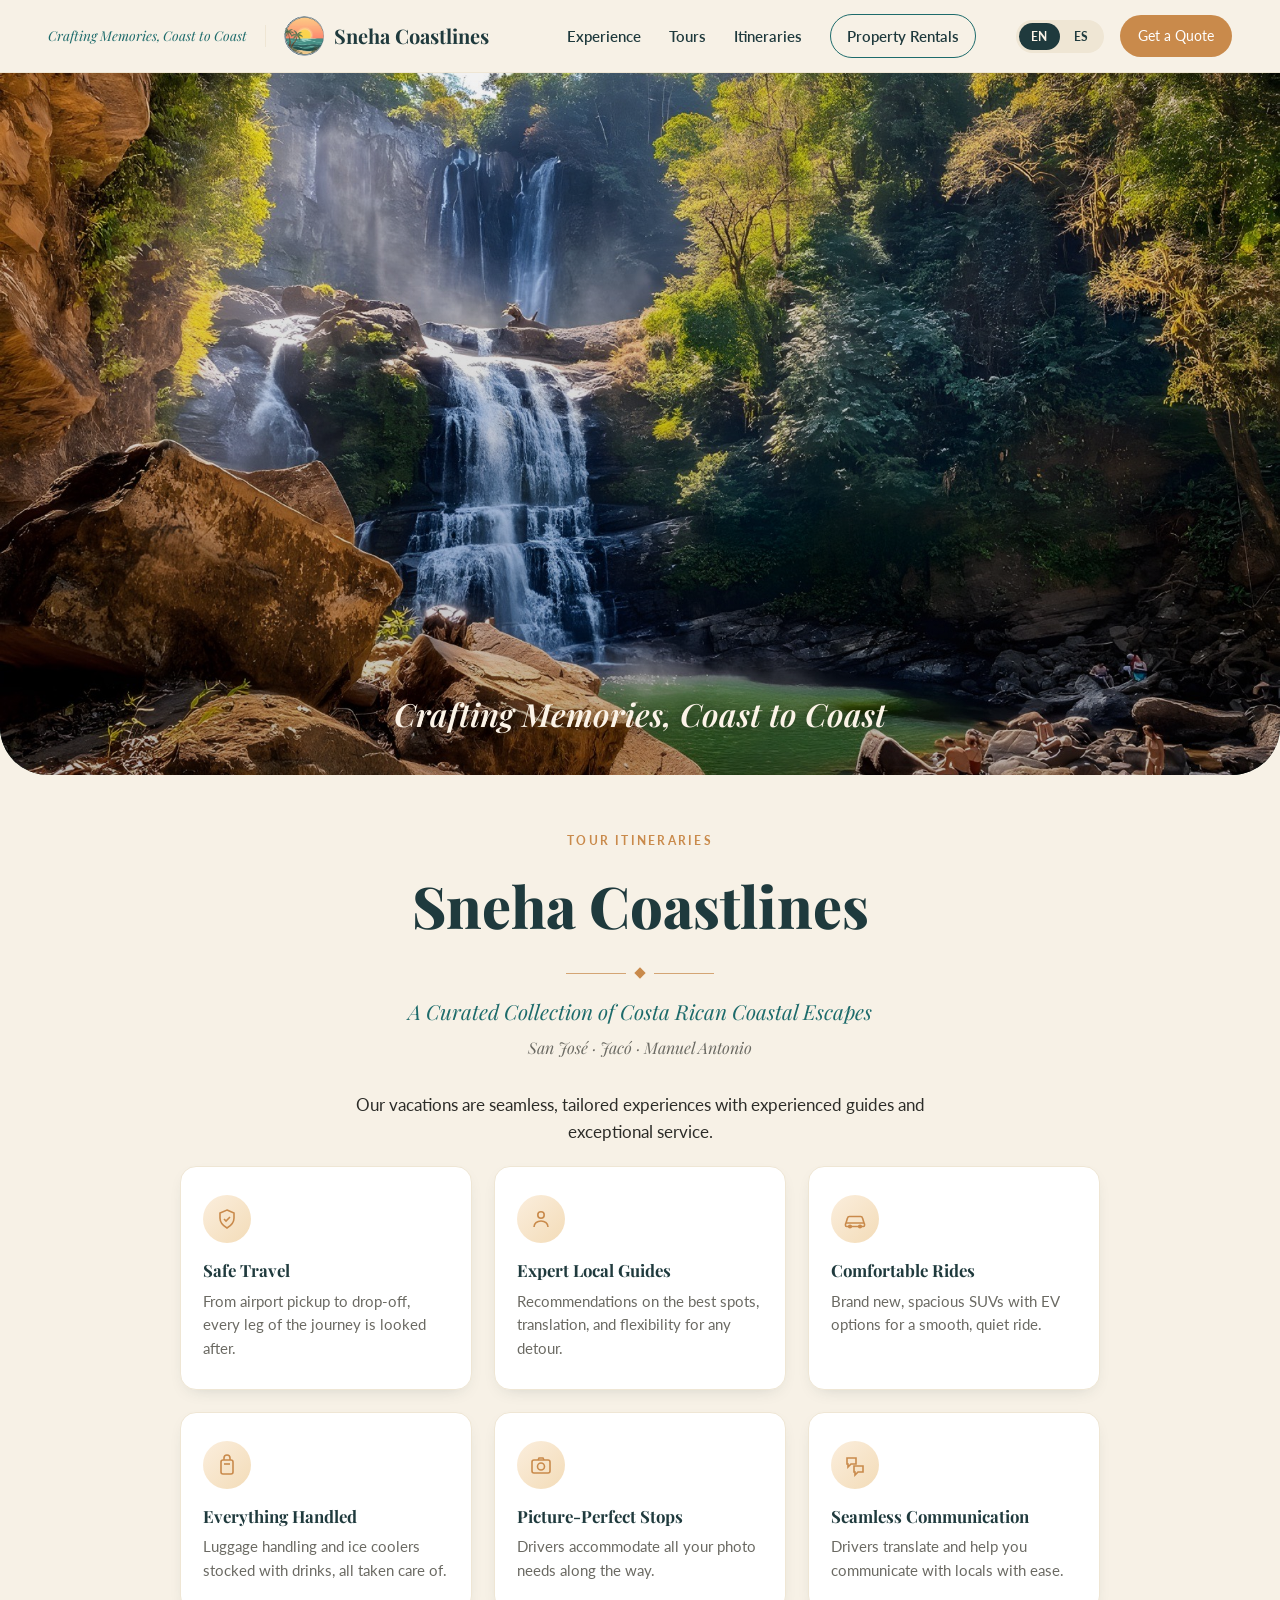
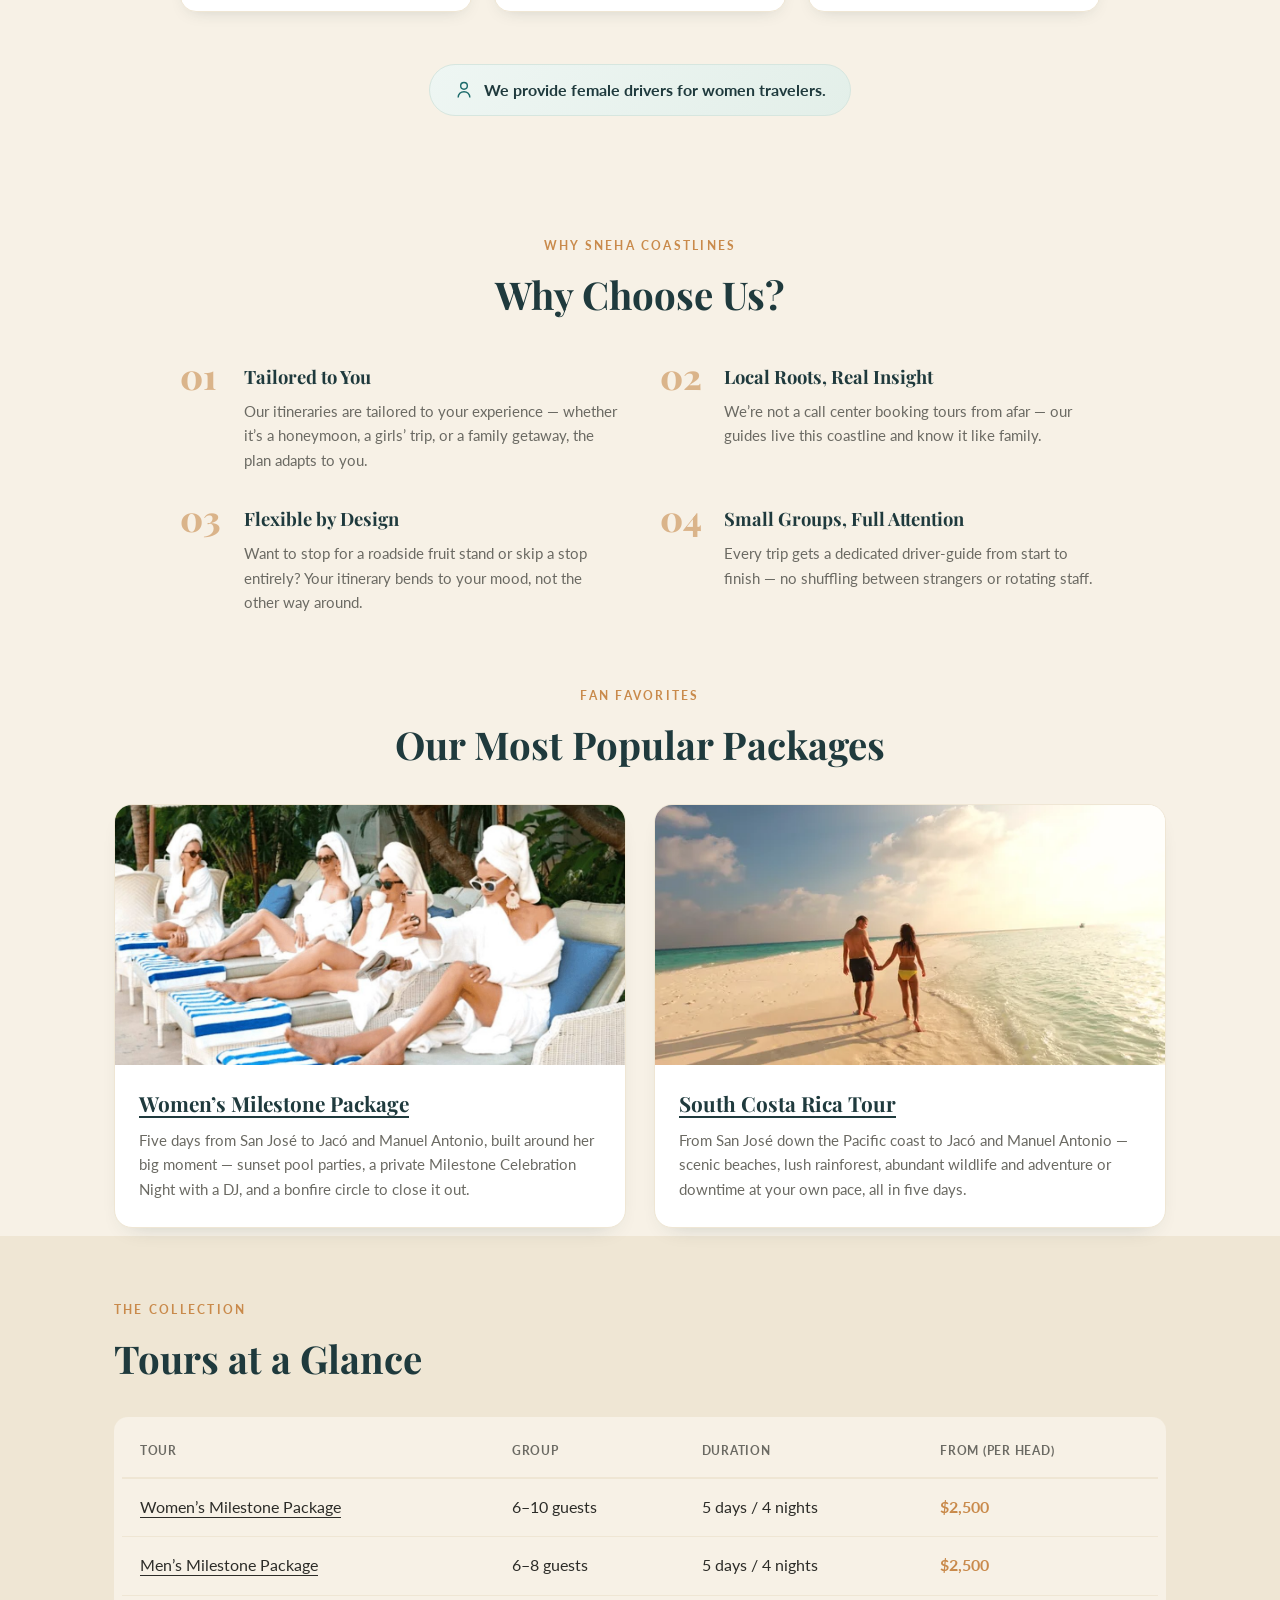
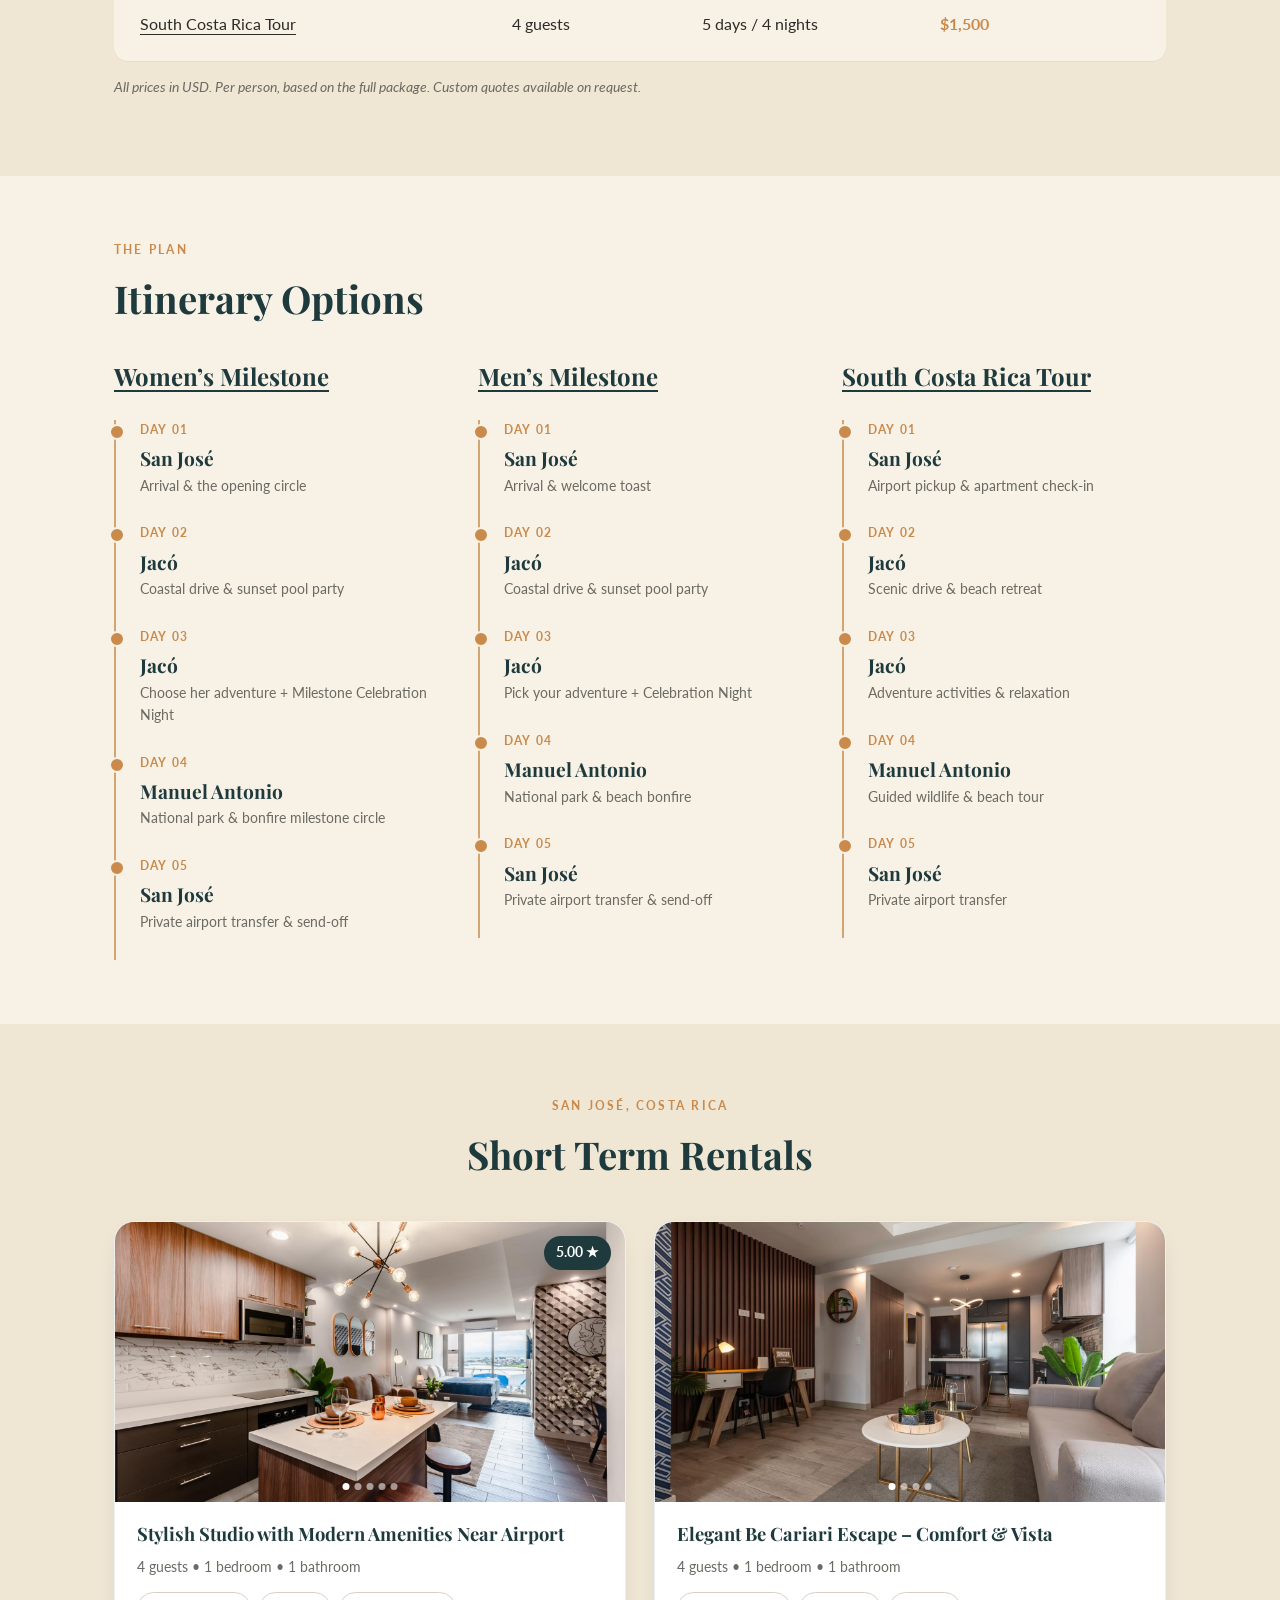
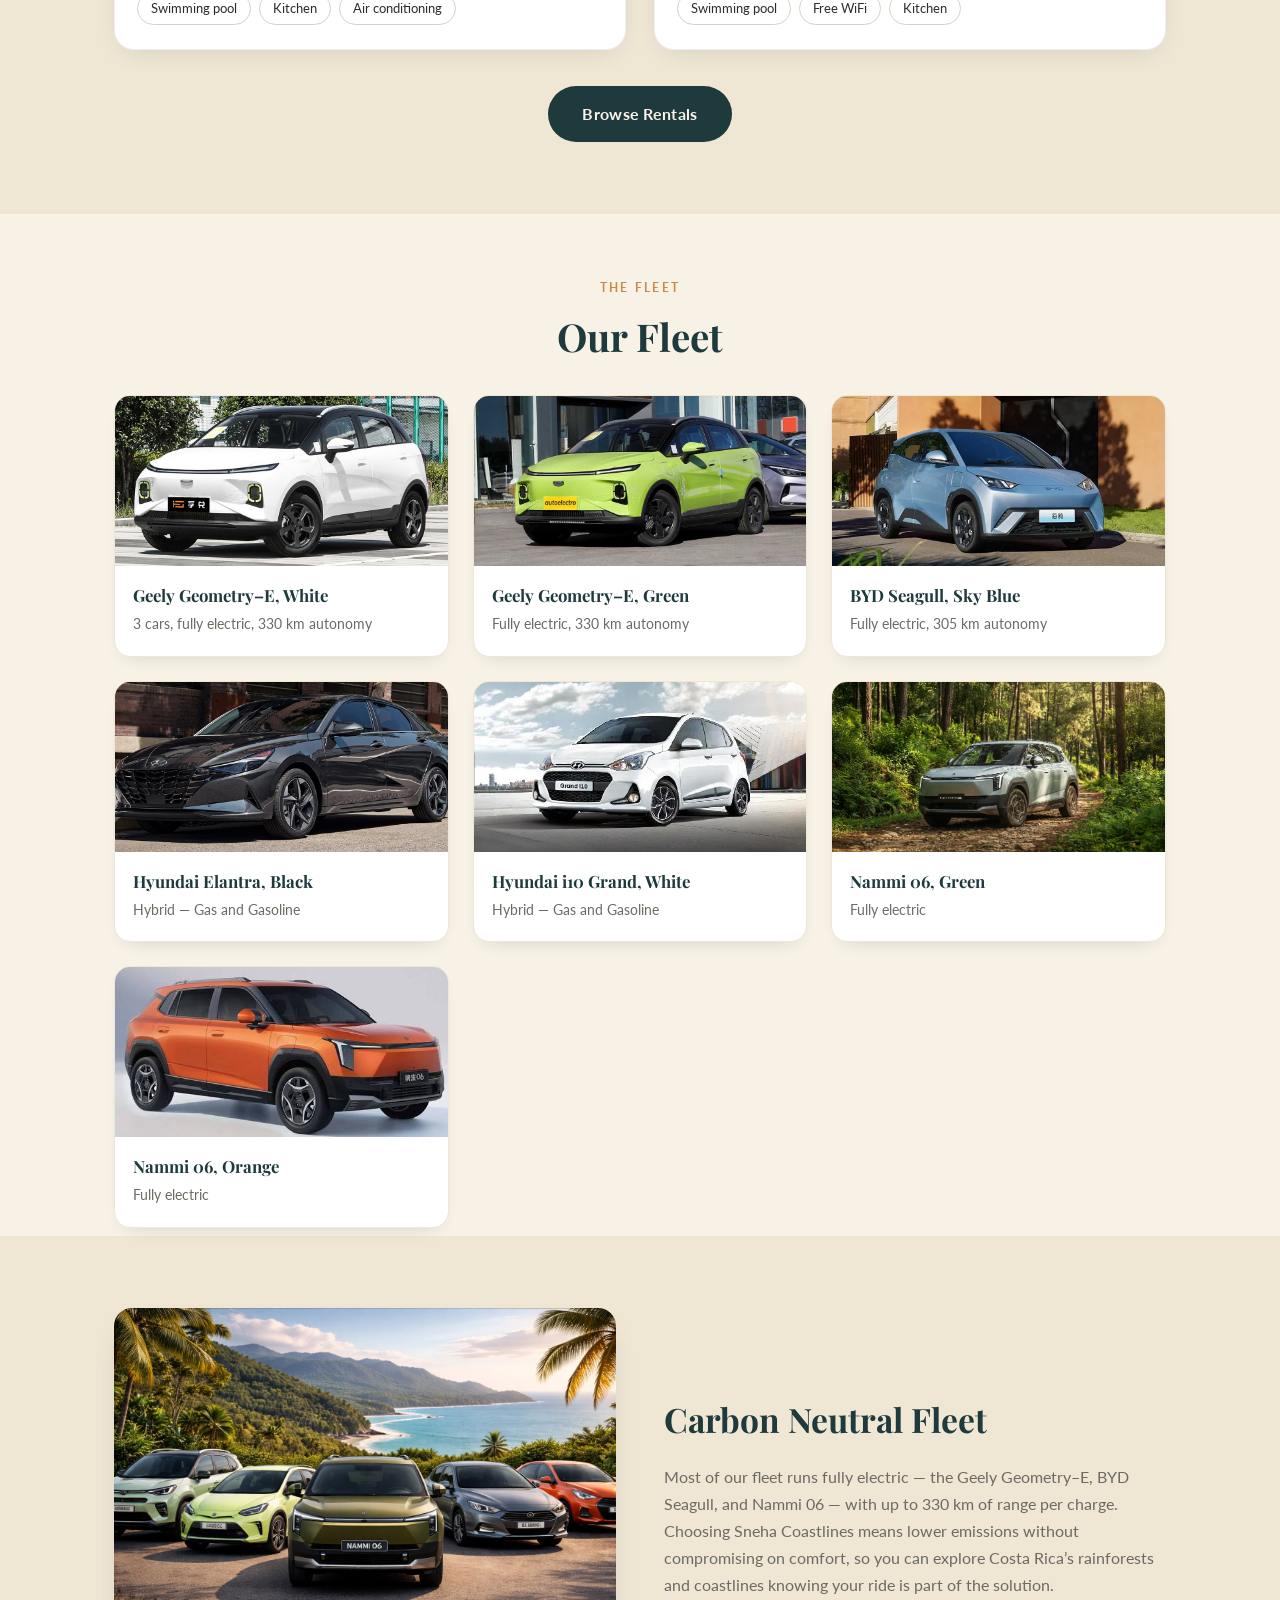
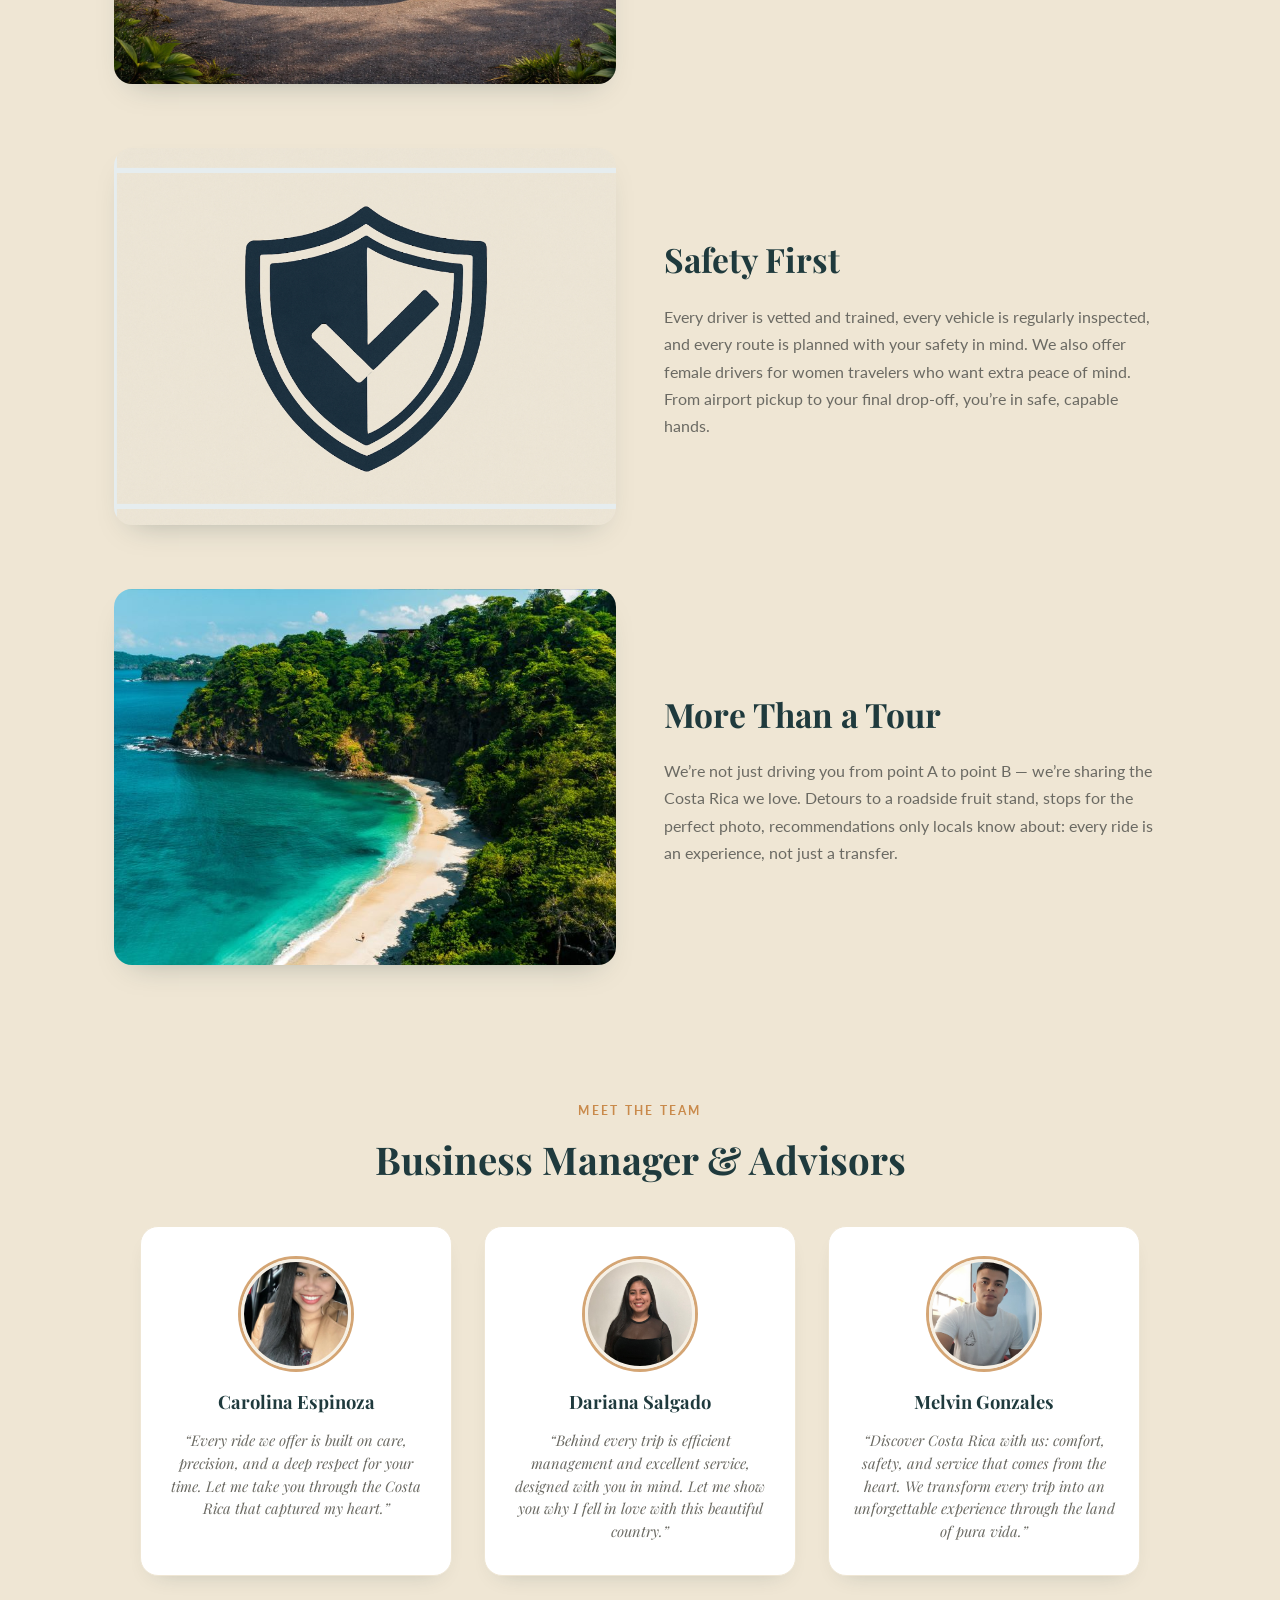
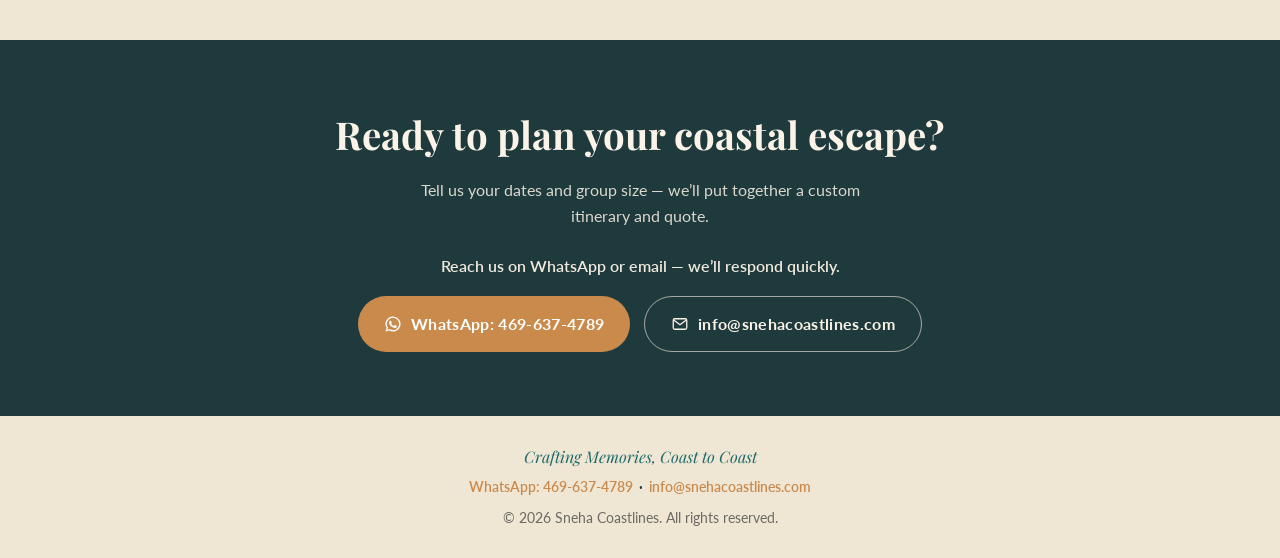
==== commit 680a44b0: "Link tour names to their pages and logo back to homepage Co-Authored-By: Claude Opus 5.5 <noreply@an" ====
--- a/index.html
+++ b/index.html
@@ -8,7 +8,7 @@
   <link rel="preconnect" href="https://fonts.googleapis.com">
   <link rel="preconnect" href="https://fonts.gstatic.com" crossorigin>
   <link href="https://fonts.googleapis.com/css2?family=Playfair+Display:wght@600;700;800&family=Lato:wght@300;400;600;700&display=swap" rel="stylesheet">
-  <link rel="stylesheet" href="styles.css?v=2" />
+  <link rel="stylesheet" href="styles.css?v=3" />
 </head>
 <body>
 
@@ -160,7 +160,7 @@
           <article class="popular-card">
             <div class="popular-image" style="background-image: url('assets/images/ladies-coastal-escape.jpg');" role="img" aria-label="A group of friends in white robes relaxing poolside under fringed umbrellas"></div>
             <div class="popular-body">
-              <h3 data-i18n="popular.women.title">Women&rsquo;s Milestone Package</h3>
+              <h3><a href="womens-milestone.html" data-i18n="popular.women.title">Women&rsquo;s Milestone Package</a></h3>
               <p data-i18n="popular.women.desc">Five days from San José to Jacó and Manuel Antonio, built around her big moment &mdash; sunset pool parties, a private Milestone Celebration Night with a DJ, and a bonfire circle to close it out.</p>
             </div>
           </article>
@@ -168,7 +168,7 @@
           <article class="popular-card">
             <div class="popular-image" style="background-image: url('assets/images/honeymoon-vacation.jpg');" role="img" aria-label="A couple holding hands and walking along a sandy beach at sunset"></div>
             <div class="popular-body">
-              <h3 data-i18n="popular.south.title">South Costa Rica Tour</h3>
+              <h3><a href="south-costa-rica.html" data-i18n="popular.south.title">South Costa Rica Tour</a></h3>
               <p data-i18n="popular.south.desc">From San José down the Pacific coast to Jacó and Manuel Antonio &mdash; scenic beaches, lush rainforest, abundant wildlife and adventure or downtime at your own pace, all in five days.</p>
             </div>
           </article>
@@ -194,19 +194,19 @@
             </thead>
             <tbody>
               <tr>
-                <td data-i18n="popular.women.title">Women&rsquo;s Milestone Package</td>
+                <td><a href="womens-milestone.html" data-i18n="popular.women.title">Women&rsquo;s Milestone Package</a></td>
                 <td data-i18n="guests.610">6&ndash;10 guests</td>
                 <td data-i18n="duration.5d4n">5 days / 4 nights</td>
                 <td class="price">$2,500</td>
               </tr>
               <tr>
-                <td data-i18n="tours.men.name">Men&rsquo;s Milestone Package</td>
+                <td><a href="mens-milestone.html" data-i18n="tours.men.name">Men&rsquo;s Milestone Package</a></td>
                 <td data-i18n="guests.68">6&ndash;8 guests</td>
                 <td data-i18n="duration.5d4n">5 days / 4 nights</td>
                 <td class="price">$2,500</td>
               </tr>
               <tr>
-                <td data-i18n="popular.south.title">South Costa Rica Tour</td>
+                <td><a href="south-costa-rica.html" data-i18n="popular.south.title">South Costa Rica Tour</a></td>
                 <td data-i18n="guests.4">4 guests</td>
                 <td data-i18n="duration.5d4n">5 days / 4 nights</td>
                 <td class="price">$1,500</td>
@@ -463,6 +463,6 @@
     </div>
   </footer>
 
-  <script src="script.js?v=2"></script>
+  <script src="script.js?v=3"></script>
 </body>
 </html>
--- a/styles.css
+++ b/styles.css
@@ -1044,12 +1044,16 @@
   }
 }
 
-.route h3 a {
+.route h3 a,
+.popular-body h3 a,
+.tours-table td a {
   color: inherit;
   text-decoration: underline;
   text-underline-offset: 4px;
 }
 
-.route h3 a:hover {
+.route h3 a:hover,
+.popular-body h3 a:hover,
+.tours-table td a:hover {
   opacity: 0.75;
 }
